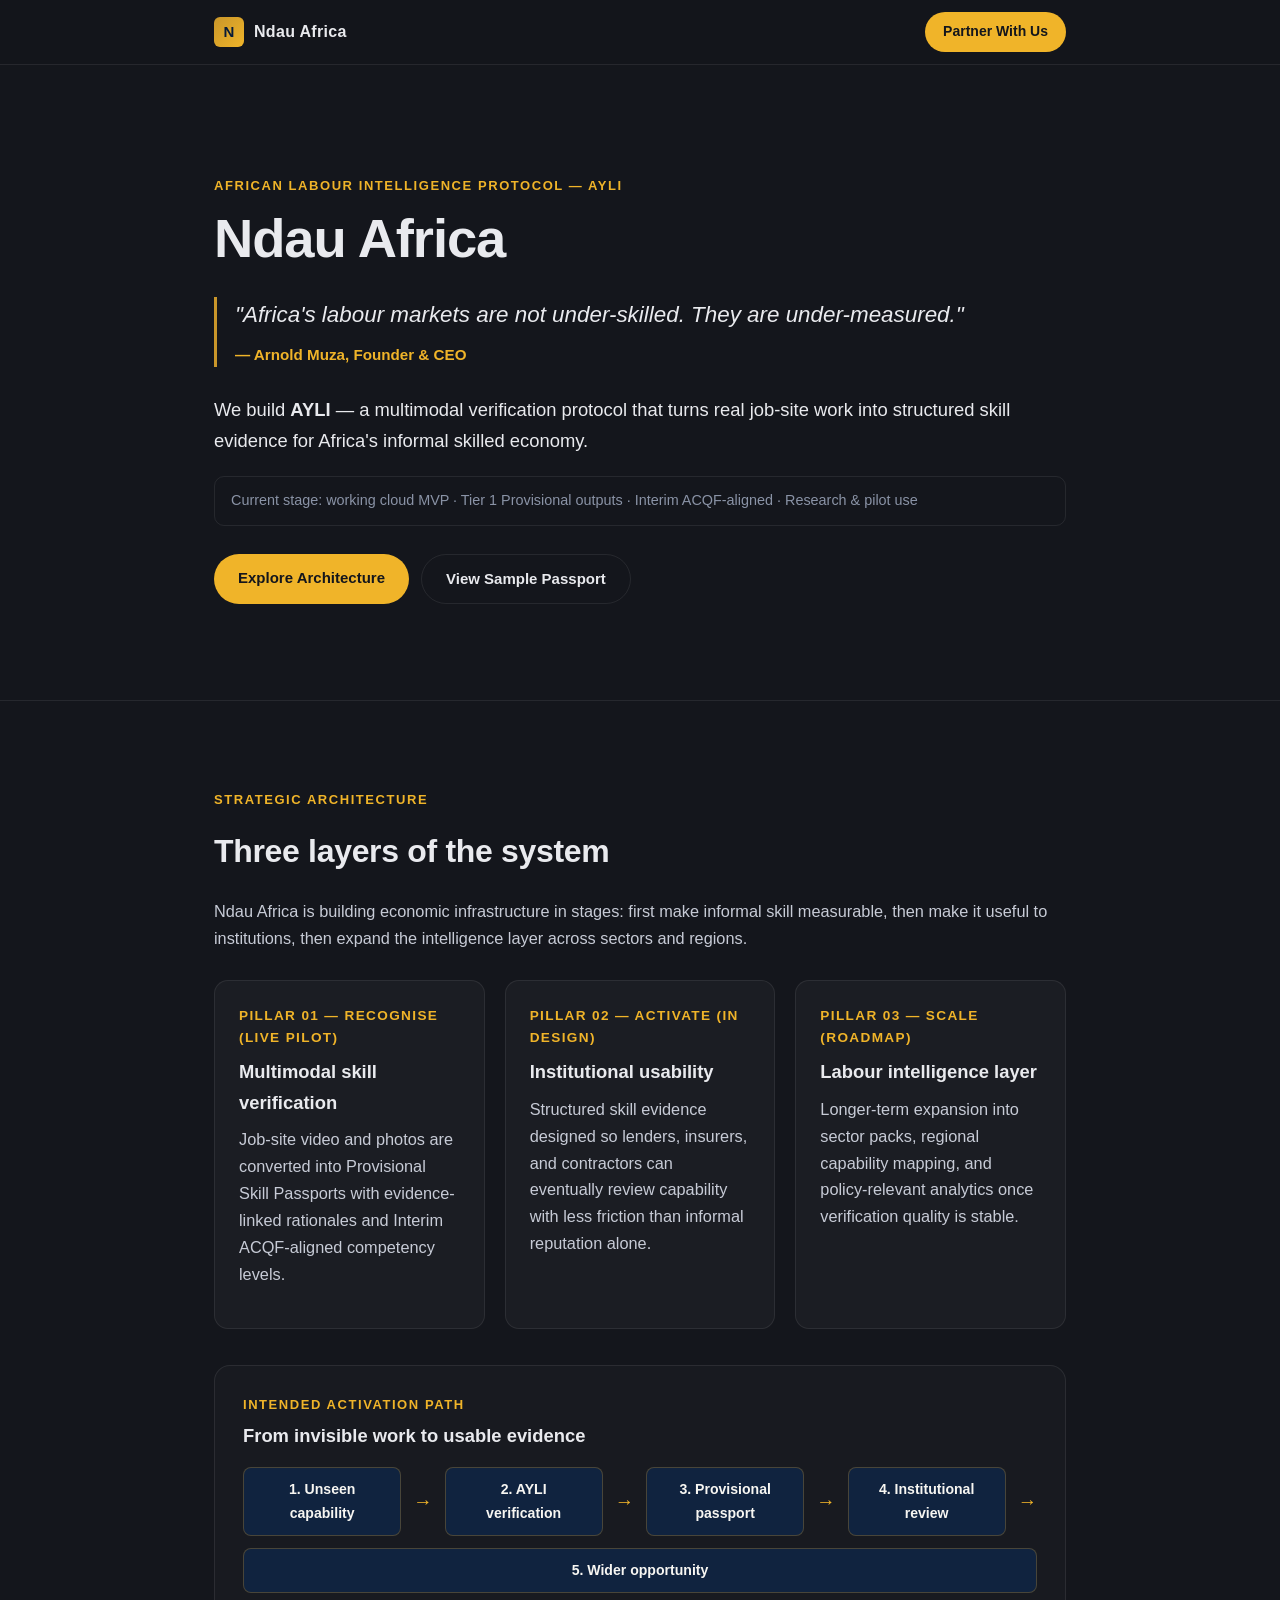
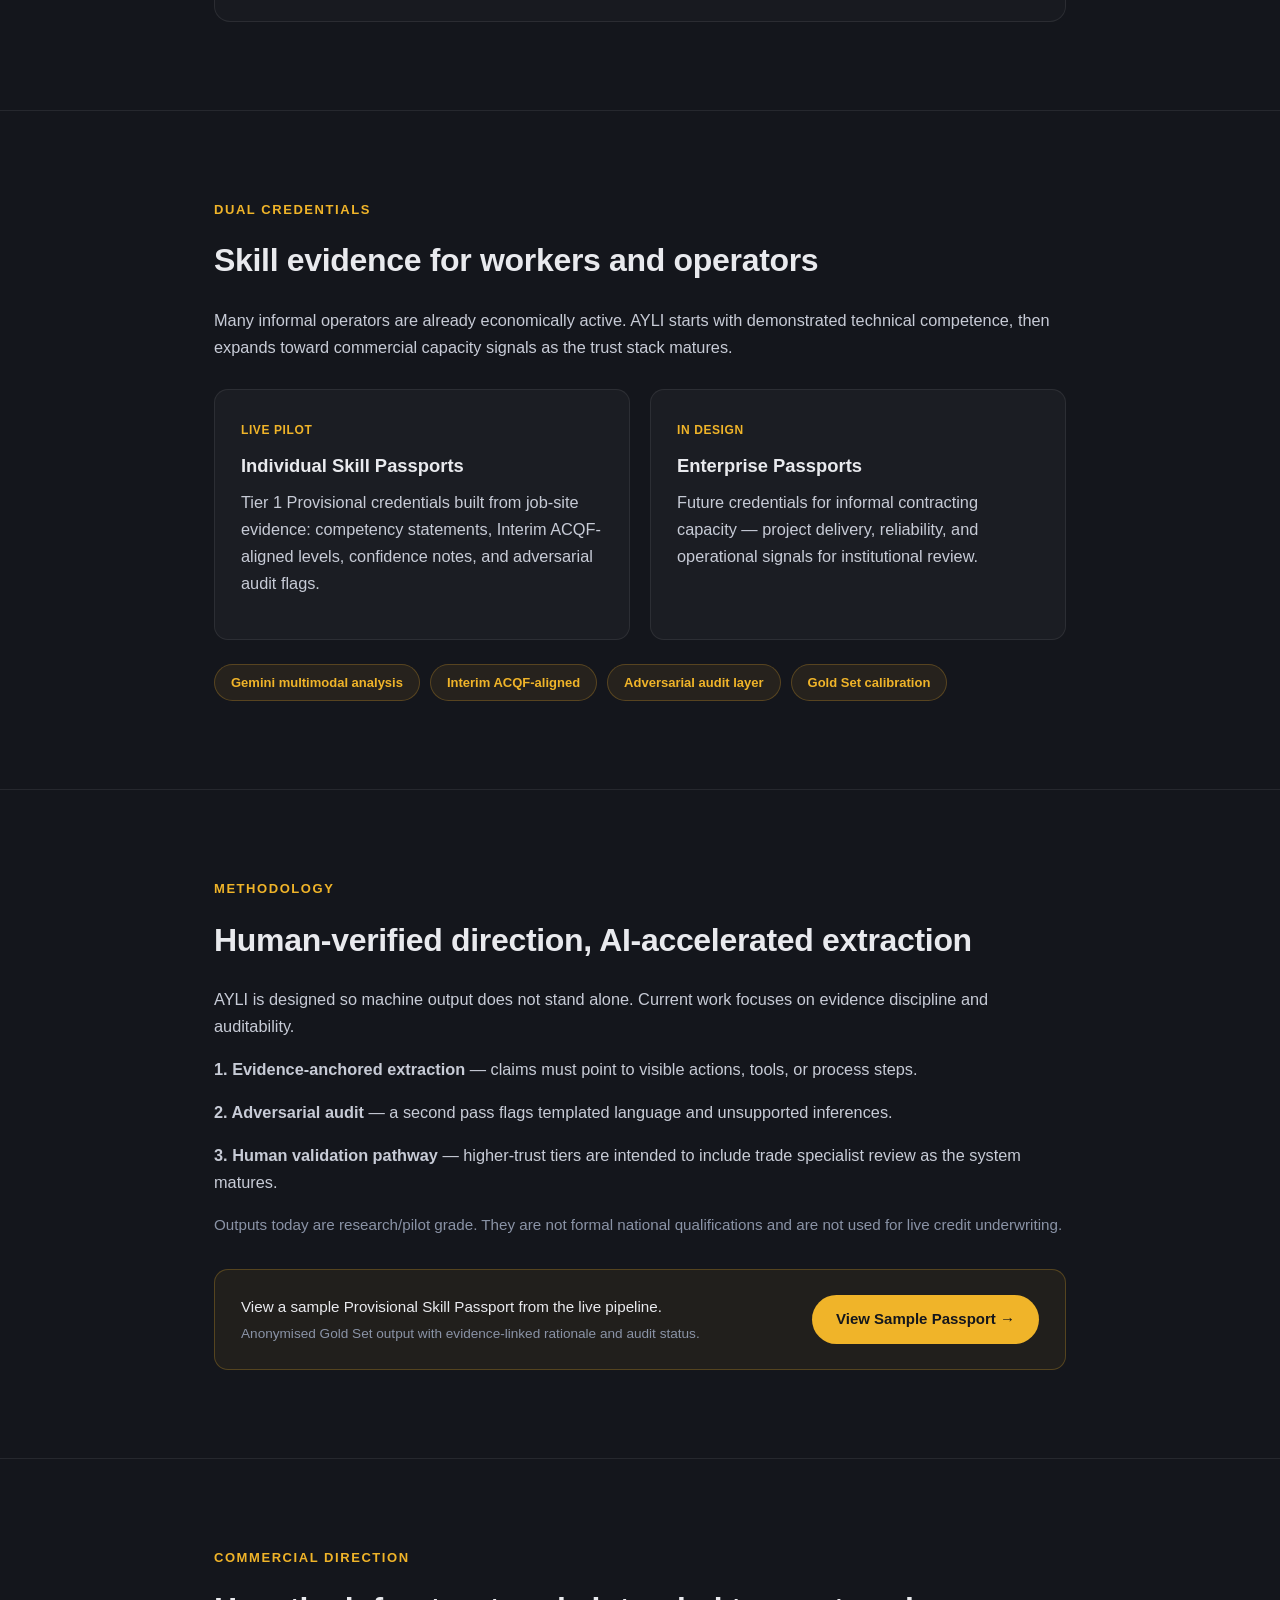
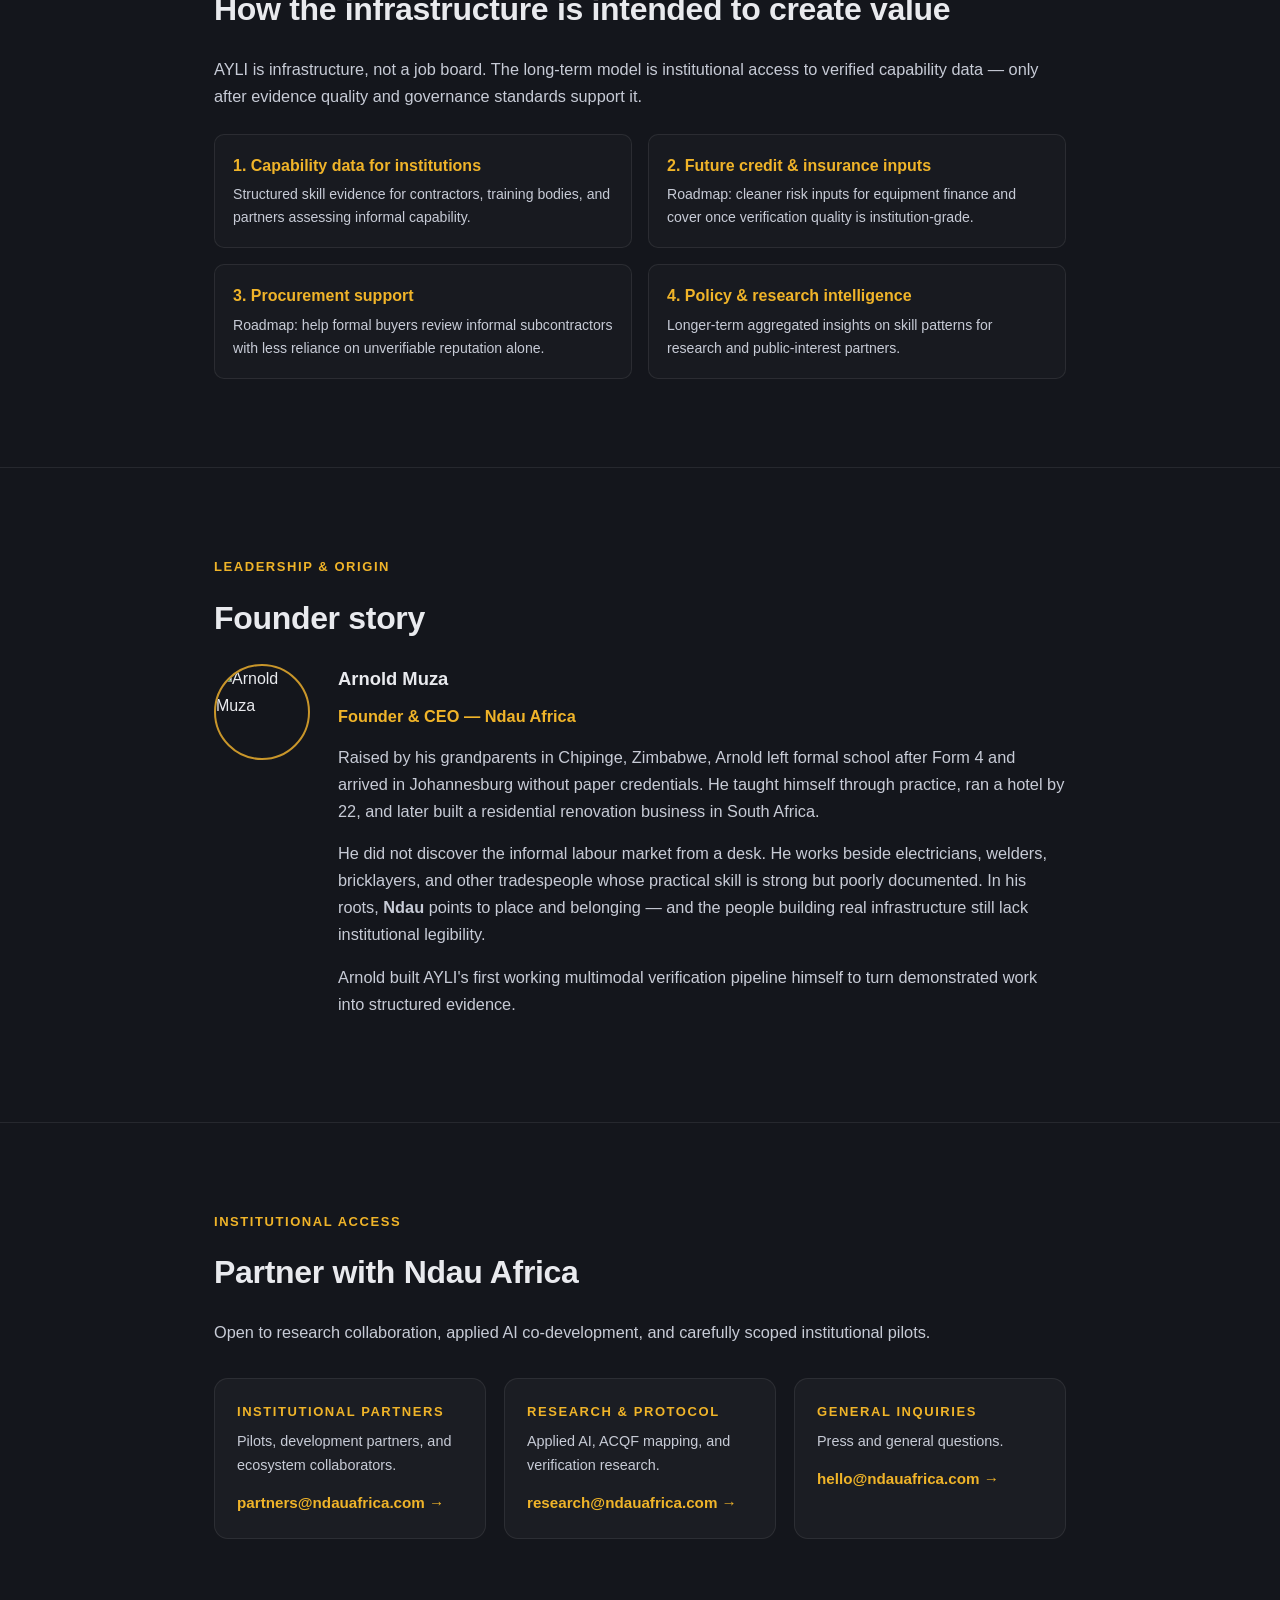
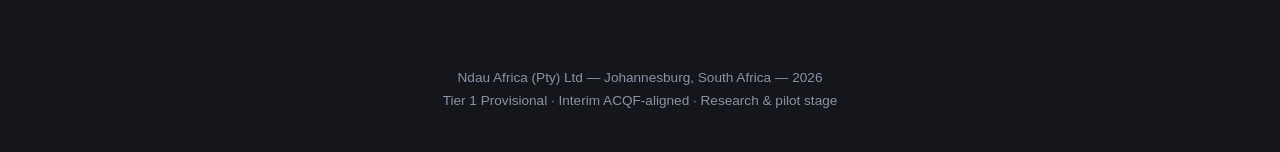
==== index.html @ 6e2b3b83 "Update index.html" ====
<!DOCTYPE html>
<html lang="en">
<head>
<meta charset="UTF-8">
<meta name="viewport" content="width=device-width, initial-scale=1.0">
<title>Ndau Africa — African Labour Intelligence (AYLI)</title>
<meta property="og:title" content="Ndau Africa — African Labour Intelligence Protocol">
<meta property="og:description" content="Mapping demonstrated skills in Africa's informal economy using multimodal AI and Interim ACQF-aligned verification.">
<meta property="og:url" content="https://ndauafrica.com/">
<meta property="og:type" content="website">
<style>
  :root {
    --navy: #0D2B55;
    --navy-deep: #081B38;
    --gold: #C9962A;
    --gold-bright: #F0B429;
    --ink: #14161C;
    --paper: #F7F6F2;
    --muted: #8A93A6;
    --line: rgba(255,255,255,0.08);
  }
  * { box-sizing: border-box; margin: 0; padding: 0; }
  body {
    background: var(--ink);
    color: #E9EAEE;
    font-family: -apple-system, BlinkMacSystemFont, 'Segoe UI', Helvetica, Arial, sans-serif;
    line-height: 1.65;
  }
  .wrap { max-width: 900px; margin: 0 auto; padding: 0 24px; }
  header {
    position: sticky; top: 0; z-index: 50;
    background: rgba(20,22,28,0.92);
    backdrop-filter: blur(8px);
    border-bottom: 1px solid var(--line);
  }
  header .wrap { display: flex; align-items: center; justify-content: space-between; height: 64px; }
  .logo { display: flex; align-items: center; gap: 10px; font-weight: 700; letter-spacing: 0.02em; }
  .logo .mark {
    width: 30px; height: 30px; border-radius: 6px;
    background: linear-gradient(135deg, var(--gold), var(--gold-bright));
    display: flex; align-items: center; justify-content: center;
    color: var(--navy-deep); font-weight: 900; font-size: 15px;
  }
  header a.cta {
    color: var(--ink); background: var(--gold-bright);
    padding: 8px 18px; border-radius: 999px; font-weight: 600; font-size: 14px;
    text-decoration: none;
  }
  section { padding: 88px 0; border-bottom: 1px solid var(--line); }
  section:last-of-type { border-bottom: none; }
  .eyebrow {
    color: var(--gold-bright); font-size: 13px; font-weight: 700;
    letter-spacing: 0.12em; text-transform: uppercase; margin-bottom: 14px;
  }
  h1 {
    font-size: clamp(2.2rem, 5vw, 3.4rem);
    font-weight: 800; line-height: 1.08; letter-spacing: -0.02em;
    margin-bottom: 22px;
  }
  h2 {
    font-size: clamp(1.5rem, 3vw, 2rem);
    font-weight: 700; letter-spacing: -0.01em; margin-bottom: 20px;
  }
  h3 { font-size: 1.15rem; font-weight: 700; margin-bottom: 8px; }
  p { color: #C7CBD6; margin-bottom: 16px; font-size: 1.02rem; }
  .quote {
    font-size: clamp(1.1rem, 2.4vw, 1.4rem);
    font-style: italic; color: #E9EAEE; font-weight: 500;
    border-left: 3px solid var(--gold); padding-left: 18px; margin: 28px 0;
  }
  .hero { padding-top: 110px; padding-bottom: 96px; }
  .hero-ctas { display: flex; gap: 12px; margin-top: 28px; flex-wrap: wrap; }
  .btn {
    display: inline-block; padding: 12px 24px; border-radius: 999px;
    font-weight: 600; font-size: 15px; text-decoration: none; transition: opacity 0.2s;
  }
  .btn:hover { opacity: 0.85; }
  .btn-primary { background: var(--gold-bright); color: var(--ink); }
  .btn-secondary { background: transparent; color: #E9EAEE; border: 1px solid var(--line); }
  .status-line {
    margin-top: 20px; font-size: 0.9rem; color: var(--muted);
    border: 1px solid var(--line); border-radius: 10px; padding: 12px 16px;
  }
  .flywheel-box {
    background: rgba(255,255,255,0.02);
    border: 1px solid var(--line);
    border-radius: 16px;
    padding: 28px;
    margin-top: 36px;
  }
  .flywheel-steps {
    display: flex;
    flex-wrap: wrap;
    align-items: center;
    justify-content: space-between;
    gap: 12px;
    margin-top: 16px;
  }
  .flywheel-step {
    background: rgba(13, 43, 85, 0.6);
    border: 1px solid rgba(201, 150, 42, 0.3);
    padding: 10px 16px;
    border-radius: 8px;
    font-size: 0.88rem;
    font-weight: 600;
    color: var(--paper);
    text-align: center;
    flex: 1;
    min-width: 140px;
  }
  .flywheel-arrow { color: var(--gold-bright); font-weight: 800; font-size: 1.2rem; }
  .pillars-grid {
    display: grid;
    grid-template-columns: repeat(3, 1fr);
    gap: 20px;
    margin-top: 28px;
  }
  @media (max-width: 768px) { .pillars-grid { grid-template-columns: 1fr; } }
  .pillar-card {
    background: rgba(255,255,255,0.03);
    border: 1px solid var(--line);
    border-radius: 14px;
    padding: 24px;
  }
  .pillar-card .pillar-num {
    color: var(--gold-bright);
    font-size: 0.85rem;
    font-weight: 800;
    text-transform: uppercase;
    letter-spacing: 0.1em;
    margin-bottom: 8px;
  }
  .card-grid {
    display: grid; grid-template-columns: 1fr 1fr; gap: 20px; margin-top: 28px;
  }
  @media (max-width: 640px) { .card-grid { grid-template-columns: 1fr; } }
  .card {
    background: rgba(255,255,255,0.03);
    border: 1px solid var(--line); border-radius: 14px; padding: 26px;
  }
  .card .tag {
    display: inline-block; font-size: 12px; font-weight: 700; letter-spacing: 0.05em;
    color: var(--gold-bright); text-transform: uppercase; margin-bottom: 10px;
  }
  .pill-row { display: flex; flex-wrap: wrap; gap: 10px; margin-top: 24px; }
  .pill {
    background: rgba(201,150,42,0.1); border: 1px solid rgba(201,150,42,0.3);
    color: var(--gold-bright); padding: 7px 16px; border-radius: 999px;
    font-size: 13px; font-weight: 600;
  }
  .evidence-box {
    margin-top: 32px; background: rgba(240,180,41,0.06);
    border: 1px solid rgba(240,180,41,0.25); border-radius: 14px;
    padding: 24px 26px; display: flex; align-items: center; justify-content: space-between;
    flex-wrap: wrap; gap: 16px;
  }
  .evidence-box p { margin: 0; font-size: 0.95rem; color: #E9EAEE; }
  .evidence-box .sub { color: var(--muted); font-size: 0.85rem; margin-top: 4px; }
  .founder-block { display: flex; gap: 28px; align-items: flex-start; flex-wrap: wrap; }
  .founder-photo {
    width: 96px; height: 96px; border-radius: 50%; object-fit: cover;
    border: 2px solid var(--gold); flex-shrink: 0;
  }
  .founder-text { flex: 1; min-width: 280px; }
  .revenue-grid { display: grid; grid-template-columns: 1fr 1fr; gap: 16px; margin-top: 24px; }
  @media (max-width: 640px) { .revenue-grid { grid-template-columns: 1fr; } }
  .revenue-item {
    background: rgba(255,255,255,0.02); border: 1px solid var(--line);
    padding: 18px; border-radius: 10px;
  }
  .revenue-item strong { color: var(--gold-bright); display: block; margin-bottom: 4px; }
  .contact-grid { display: grid; grid-template-columns: repeat(3, 1fr); gap: 18px; margin-top: 32px; }
  @media (max-width: 720px) { .contact-grid { grid-template-columns: 1fr; } }
  .contact-card {
    background: rgba(255,255,255,0.03); border: 1px solid var(--line);
    border-radius: 14px; padding: 22px; text-align: left;
  }
  .contact-card .eyebrow { margin-bottom: 8px; }
  .contact-card a { color: var(--gold-bright); text-decoration: none; font-weight: 600; font-size: 0.95rem; }
  footer { padding: 40px 0; text-align: center; color: var(--muted); font-size: 0.85rem; }
</style>
</head>
<body>

<header>
  <div class="wrap">
    <div class="logo">
      <div class="mark">N</div>
      Ndau Africa
    </div>
    <a class="cta" href="mailto:partners@ndauafrica.com">Partner With Us</a>
  </div>
</header>

<section class="hero">
  <div class="wrap">
    <div class="eyebrow">African Labour Intelligence Protocol — AYLI</div>
    <h1>Ndau Africa</h1>

    <div class="quote">
      "Africa's labour markets are not under-skilled. They are under-measured."
      <span style="display:block; font-style:normal; font-size:0.95rem; font-weight:600; color:var(--gold-bright); margin-top:8px;">
        — Arnold Muza, Founder &amp; CEO
      </span>
    </div>

    <p style="font-size:1.15rem; color:#E9EAEE;">
      We build <strong>AYLI</strong> — a multimodal verification protocol that turns real job-site work into structured skill evidence for Africa's informal skilled economy.
    </p>

    <div class="status-line">
      Current stage: working cloud MVP · Tier 1 Provisional outputs · Interim ACQF-aligned · Research &amp; pilot use
    </div>

    <div class="hero-ctas">
      <a class="btn btn-primary" href="#pillars">Explore Architecture</a>
      <a class="btn btn-secondary" href="sample-passport.html">View Sample Passport</a>
    </div>
  </div>
</section>

<section id="pillars">
  <div class="wrap">
    <div class="eyebrow">Strategic Architecture</div>
    <h2>Three layers of the system</h2>
    <p>Ndau Africa is building economic infrastructure in stages: first make informal skill measurable, then make it useful to institutions, then expand the intelligence layer across sectors and regions.</p>

    <div class="pillars-grid">
      <div class="pillar-card">
        <div class="pillar-num">Pillar 01 — Recognise (live pilot)</div>
        <h3>Multimodal skill verification</h3>
        <p>Job-site video and photos are converted into Provisional Skill Passports with evidence-linked rationales and Interim ACQF-aligned competency levels.</p>
      </div>
      <div class="pillar-card">
        <div class="pillar-num">Pillar 02 — Activate (in design)</div>
        <h3>Institutional usability</h3>
        <p>Structured skill evidence designed so lenders, insurers, and contractors can eventually review capability with less friction than informal reputation alone.</p>
      </div>
      <div class="pillar-card">
        <div class="pillar-num">Pillar 03 — Scale (roadmap)</div>
        <h3>Labour intelligence layer</h3>
        <p>Longer-term expansion into sector packs, regional capability mapping, and policy-relevant analytics once verification quality is stable.</p>
      </div>
    </div>

    <div class="flywheel-box">
      <div class="eyebrow" style="margin-bottom:6px;">Intended activation path</div>
      <h3 style="margin-bottom:12px;">From invisible work to usable evidence</h3>
      <div class="flywheel-steps">
        <div class="flywheel-step">1. Unseen capability</div>
        <div class="flywheel-arrow">→</div>
        <div class="flywheel-step">2. AYLI verification</div>
        <div class="flywheel-arrow">→</div>
        <div class="flywheel-step">3. Provisional passport</div>
        <div class="flywheel-arrow">→</div>
        <div class="flywheel-step">4. Institutional review</div>
        <div class="flywheel-arrow">→</div>
        <div class="flywheel-step">5. Wider opportunity</div>
      </div>
    </div>
  </div>
</section>

<section>
  <div class="wrap">
    <div class="eyebrow">Dual credentials</div>
    <h2>Skill evidence for workers and operators</h2>
    <p>Many informal operators are already economically active. AYLI starts with demonstrated technical competence, then expands toward commercial capacity signals as the trust stack matures.</p>

    <div class="card-grid">
      <div class="card">
        <div class="tag">Live pilot</div>
        <h3>Individual Skill Passports</h3>
        <p>Tier 1 Provisional credentials built from job-site evidence: competency statements, Interim ACQF-aligned levels, confidence notes, and adversarial audit flags.</p>
      </div>
      <div class="card">
        <div class="tag">In design</div>
        <h3>Enterprise Passports</h3>
        <p>Future credentials for informal contracting capacity — project delivery, reliability, and operational signals for institutional review.</p>
      </div>
    </div>

    <div class="pill-row">
      <div class="pill">Gemini multimodal analysis</div>
      <div class="pill">Interim ACQF-aligned</div>
      <div class="pill">Adversarial audit layer</div>
      <div class="pill">Gold Set calibration</div>
    </div>
  </div>
</section>

<section>
  <div class="wrap">
    <div class="eyebrow">Methodology</div>
    <h2>Human-verified direction, AI-accelerated extraction</h2>
    <p>AYLI is designed so machine output does not stand alone. Current work focuses on evidence discipline and auditability.</p>
    <p><strong>1. Evidence-anchored extraction</strong> — claims must point to visible actions, tools, or process steps.</p>
    <p><strong>2. Adversarial audit</strong> — a second pass flags templated language and unsupported inferences.</p>
    <p><strong>3. Human validation pathway</strong> — higher-trust tiers are intended to include trade specialist review as the system matures.</p>
    <p style="color:var(--muted); font-size:0.95rem;">Outputs today are research/pilot grade. They are not formal national qualifications and are not used for live credit underwriting.</p>

    <div class="evidence-box" id="evidence">
      <div>
        <p>View a sample Provisional Skill Passport from the live pipeline.</p>
        <div class="sub">Anonymised Gold Set output with evidence-linked rationale and audit status.</div>
      </div>
      <a class="btn btn-primary" href="sample-passport.html">View Sample Passport →</a>
    </div>
  </div>
</section>

<section>
  <div class="wrap">
    <div class="eyebrow">Commercial direction</div>
    <h2>How the infrastructure is intended to create value</h2>
    <p>AYLI is infrastructure, not a job board. The long-term model is institutional access to verified capability data — only after evidence quality and governance standards support it.</p>

    <div class="revenue-grid">
      <div class="revenue-item">
        <strong>1. Capability data for institutions</strong>
        <p style="font-size:0.88rem; margin:0;">Structured skill evidence for contractors, training bodies, and partners assessing informal capability.</p>
      </div>
      <div class="revenue-item">
        <strong>2. Future credit &amp; insurance inputs</strong>
        <p style="font-size:0.88rem; margin:0;">Roadmap: cleaner risk inputs for equipment finance and cover once verification quality is institution-grade.</p>
      </div>
      <div class="revenue-item">
        <strong>3. Procurement support</strong>
        <p style="font-size:0.88rem; margin:0;">Roadmap: help formal buyers review informal subcontractors with less reliance on unverifiable reputation alone.</p>
      </div>
      <div class="revenue-item">
        <strong>4. Policy &amp; research intelligence</strong>
        <p style="font-size:0.88rem; margin:0;">Longer-term aggregated insights on skill patterns for research and public-interest partners.</p>
      </div>
    </div>
  </div>
</section>

<section>
  <div class="wrap">
    <div class="eyebrow">Leadership &amp; origin</div>
    <h2>Founder story</h2>
    <div class="founder-block">
      <img class="founder-photo" src="https://github.com/user-attachments/assets/e1bdfd42-32af-429d-9deb-14f3310f8196" alt="Arnold Muza">
      <div class="founder-text">
        <h3>Arnold Muza</h3>
        <p style="color:var(--gold-bright); font-weight:600; margin-bottom:14px;">Founder &amp; CEO — Ndau Africa</p>
        <p>Raised by his grandparents in Chipinge, Zimbabwe, Arnold left formal school after Form 4 and arrived in Johannesburg without paper credentials. He taught himself through practice, ran a hotel by 22, and later built a residential renovation business in South Africa.</p>
        <p>He did not discover the informal labour market from a desk. He works beside electricians, welders, bricklayers, and other tradespeople whose practical skill is strong but poorly documented. In his roots, <strong>Ndau</strong> points to place and belonging — and the people building real infrastructure still lack institutional legibility.</p>
        <p>Arnold built AYLI's first working multimodal verification pipeline himself to turn demonstrated work into structured evidence.</p>
      </div>
    </div>
  </div>
</section>

<section>
  <div class="wrap">
    <div class="eyebrow">Institutional access</div>
    <h2>Partner with Ndau Africa</h2>
    <p>Open to research collaboration, applied AI co-development, and carefully scoped institutional pilots.</p>
    <div class="contact-grid">
      <div class="contact-card">
        <div class="eyebrow">Institutional partners</div>
        <p style="font-size:0.9rem; margin-bottom:12px;">Pilots, development partners, and ecosystem collaborators.</p>
        <a href="mailto:partners@ndauafrica.com">partners@ndauafrica.com →</a>
      </div>
      <div class="contact-card">
        <div class="eyebrow">Research &amp; protocol</div>
        <p style="font-size:0.9rem; margin-bottom:12px;">Applied AI, ACQF mapping, and verification research.</p>
        <a href="mailto:research@ndauafrica.com">research@ndauafrica.com →</a>
      </div>
      <div class="contact-card">
        <div class="eyebrow">General inquiries</div>
        <p style="font-size:0.9rem; margin-bottom:12px;">Press and general questions.</p>
        <a href="mailto:hello@ndauafrica.com">hello@ndauafrica.com →</a>
      </div>
    </div>
  </div>
</section>

<footer>
  Ndau Africa (Pty) Ltd — Johannesburg, South Africa — 2026<br>
  Tier 1 Provisional · Interim ACQF-aligned · Research &amp; pilot stage
</footer>

</body>
</html>
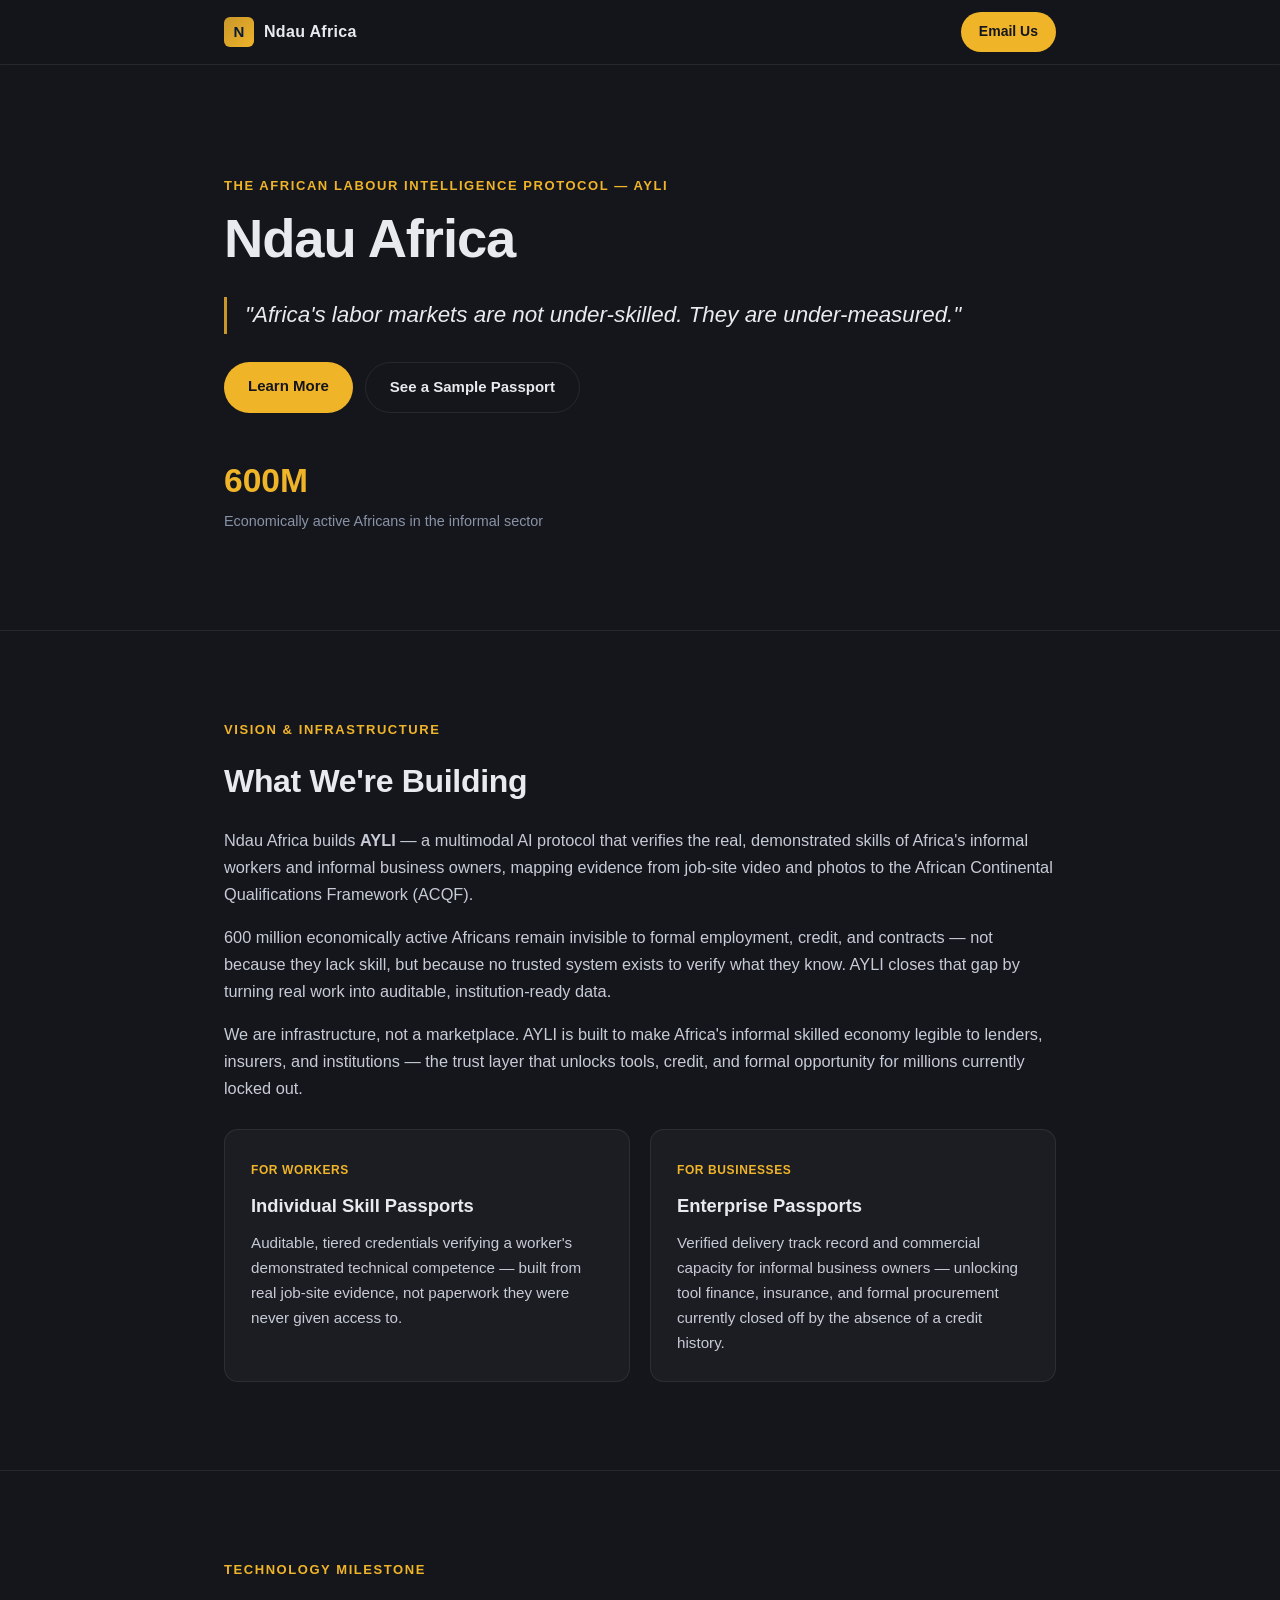
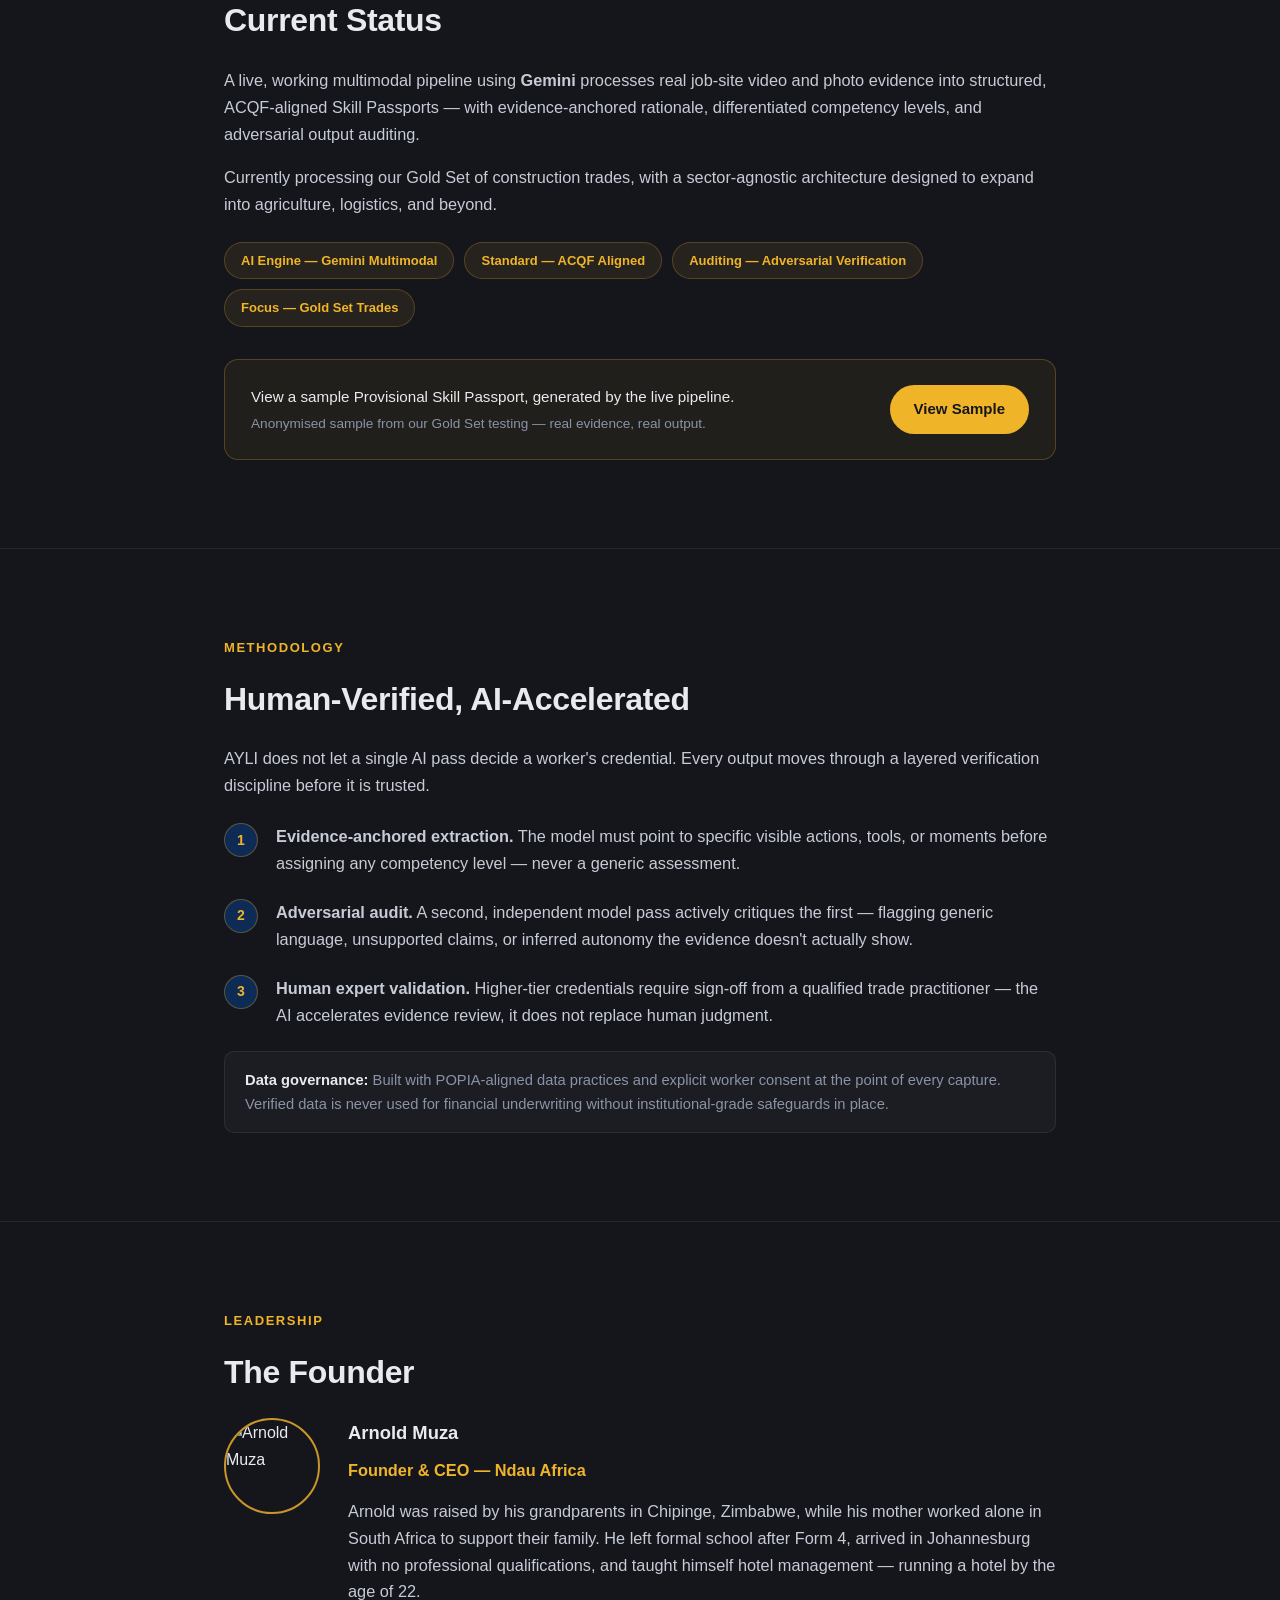
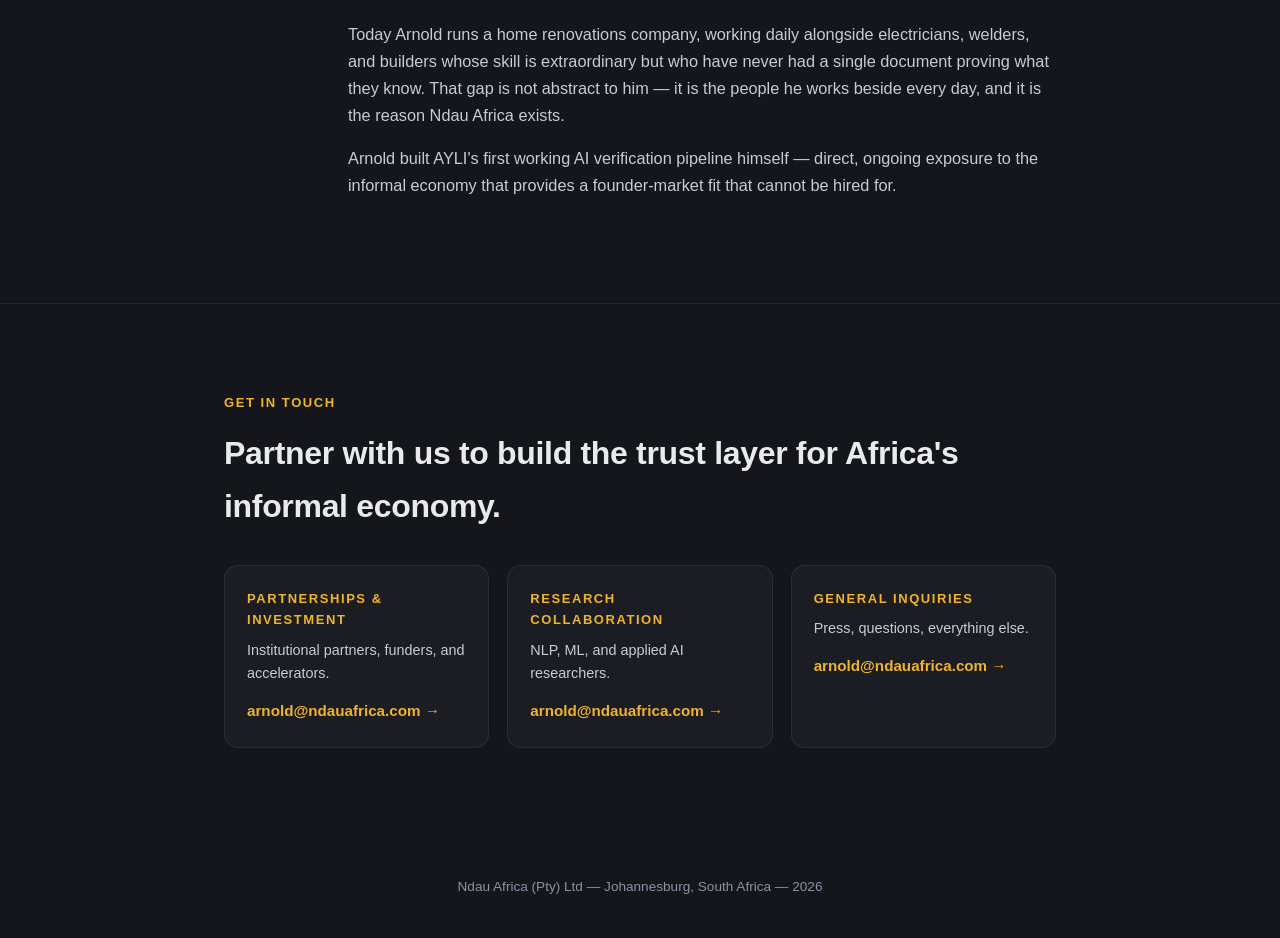
==== commit 226d5ecb: "Update index.html" ====
--- a/index.html
+++ b/index.html
@@ -3,11 +3,14 @@
 <head>
 <meta charset="UTF-8">
 <meta name="viewport" content="width=device-width, initial-scale=1.0">
-<title>Ndau Africa — African Labour Intelligence (AYLI)</title>
-<meta property="og:title" content="Ndau Africa — African Labour Intelligence Protocol">
-<meta property="og:description" content="Mapping demonstrated skills in Africa's informal economy using multimodal AI and Interim ACQF-aligned verification.">
+<title>Ndau Africa — The African Labour Intelligence Protocol (AYLI)</title>
+
+<meta property="og:title" content="Ndau Africa — The African Labour Intelligence Protocol">
+<meta property="og:description" content="Verifying the real, demonstrated skills of Africa's informal workforce using Gemini multimodal AI mapped to the ACQF framework.">
 <meta property="og:url" content="https://ndauafrica.com/">
 <meta property="og:type" content="website">
+<meta property="og:image" content="https://github.com/user-attachments/assets/e1bdfd42-32af-429d-9deb-14f3310f8196">
+
 <style>
   :root {
     --navy: #0D2B55;
@@ -26,10 +29,11 @@
     font-family: -apple-system, BlinkMacSystemFont, 'Segoe UI', Helvetica, Arial, sans-serif;
     line-height: 1.65;
   }
-  .wrap { max-width: 900px; margin: 0 auto; padding: 0 24px; }
+  .wrap { max-width: 880px; margin: 0 auto; padding: 0 24px; }
+
   header {
     position: sticky; top: 0; z-index: 50;
-    background: rgba(20,22,28,0.92);
+    background: rgba(20,22,28,0.9);
     backdrop-filter: blur(8px);
     border-bottom: 1px solid var(--line);
   }
@@ -46,8 +50,10 @@
     padding: 8px 18px; border-radius: 999px; font-weight: 600; font-size: 14px;
     text-decoration: none;
   }
+
   section { padding: 88px 0; border-bottom: 1px solid var(--line); }
   section:last-of-type { border-bottom: none; }
+
   .eyebrow {
     color: var(--gold-bright); font-size: 13px; font-weight: 700;
     letter-spacing: 0.12em; text-transform: uppercase; margin-bottom: 14px;
@@ -68,6 +74,7 @@
     font-style: italic; color: #E9EAEE; font-weight: 500;
     border-left: 3px solid var(--gold); padding-left: 18px; margin: 28px 0;
   }
+
   .hero { padding-top: 110px; padding-bottom: 96px; }
   .hero-ctas { display: flex; gap: 12px; margin-top: 28px; flex-wrap: wrap; }
   .btn {
@@ -77,59 +84,13 @@
   .btn:hover { opacity: 0.85; }
   .btn-primary { background: var(--gold-bright); color: var(--ink); }
   .btn-secondary { background: transparent; color: #E9EAEE; border: 1px solid var(--line); }
-  .status-line {
-    margin-top: 20px; font-size: 0.9rem; color: var(--muted);
-    border: 1px solid var(--line); border-radius: 10px; padding: 12px 16px;
-  }
-  .flywheel-box {
-    background: rgba(255,255,255,0.02);
-    border: 1px solid var(--line);
-    border-radius: 16px;
-    padding: 28px;
-    margin-top: 36px;
-  }
-  .flywheel-steps {
-    display: flex;
-    flex-wrap: wrap;
-    align-items: center;
-    justify-content: space-between;
-    gap: 12px;
-    margin-top: 16px;
-  }
-  .flywheel-step {
-    background: rgba(13, 43, 85, 0.6);
-    border: 1px solid rgba(201, 150, 42, 0.3);
-    padding: 10px 16px;
-    border-radius: 8px;
-    font-size: 0.88rem;
-    font-weight: 600;
-    color: var(--paper);
-    text-align: center;
-    flex: 1;
-    min-width: 140px;
-  }
-  .flywheel-arrow { color: var(--gold-bright); font-weight: 800; font-size: 1.2rem; }
-  .pillars-grid {
-    display: grid;
-    grid-template-columns: repeat(3, 1fr);
-    gap: 20px;
-    margin-top: 28px;
-  }
-  @media (max-width: 768px) { .pillars-grid { grid-template-columns: 1fr; } }
-  .pillar-card {
-    background: rgba(255,255,255,0.03);
-    border: 1px solid var(--line);
-    border-radius: 14px;
-    padding: 24px;
-  }
-  .pillar-card .pillar-num {
-    color: var(--gold-bright);
-    font-size: 0.85rem;
-    font-weight: 800;
-    text-transform: uppercase;
-    letter-spacing: 0.1em;
-    margin-bottom: 8px;
-  }
+
+  .stat-strip {
+    display: flex; gap: 40px; margin-top: 40px; flex-wrap: wrap;
+  }
+  .stat-num { font-size: 2.1rem; font-weight: 800; color: var(--gold-bright); }
+  .stat-label { color: var(--muted); font-size: 0.9rem; margin-top: 2px; }
+
   .card-grid {
     display: grid; grid-template-columns: 1fr 1fr; gap: 20px; margin-top: 28px;
   }
@@ -142,12 +103,15 @@
     display: inline-block; font-size: 12px; font-weight: 700; letter-spacing: 0.05em;
     color: var(--gold-bright); text-transform: uppercase; margin-bottom: 10px;
   }
+  .card p { font-size: 0.95rem; margin-bottom: 0; }
+
   .pill-row { display: flex; flex-wrap: wrap; gap: 10px; margin-top: 24px; }
   .pill {
     background: rgba(201,150,42,0.1); border: 1px solid rgba(201,150,42,0.3);
     color: var(--gold-bright); padding: 7px 16px; border-radius: 999px;
     font-size: 13px; font-weight: 600;
   }
+
   .evidence-box {
     margin-top: 32px; background: rgba(240,180,41,0.06);
     border: 1px solid rgba(240,180,41,0.25); border-radius: 14px;
@@ -156,19 +120,33 @@
   }
   .evidence-box p { margin: 0; font-size: 0.95rem; color: #E9EAEE; }
   .evidence-box .sub { color: var(--muted); font-size: 0.85rem; margin-top: 4px; }
+
   .founder-block { display: flex; gap: 28px; align-items: flex-start; flex-wrap: wrap; }
   .founder-photo {
     width: 96px; height: 96px; border-radius: 50%; object-fit: cover;
     border: 2px solid var(--gold); flex-shrink: 0;
   }
   .founder-text { flex: 1; min-width: 280px; }
-  .revenue-grid { display: grid; grid-template-columns: 1fr 1fr; gap: 16px; margin-top: 24px; }
-  @media (max-width: 640px) { .revenue-grid { grid-template-columns: 1fr; } }
-  .revenue-item {
-    background: rgba(255,255,255,0.02); border: 1px solid var(--line);
-    padding: 18px; border-radius: 10px;
-  }
-  .revenue-item strong { color: var(--gold-bright); display: block; margin-bottom: 4px; }
+
+  .method-steps { counter-reset: step; margin-top: 24px; }
+  .method-step {
+    display: flex; gap: 18px; margin-bottom: 22px; align-items: flex-start;
+  }
+  .method-num {
+    flex-shrink: 0; width: 34px; height: 34px; border-radius: 50%;
+    background: var(--navy); border: 1px solid rgba(201,150,42,0.4);
+    color: var(--gold-bright); font-weight: 700; font-size: 14px;
+    display: flex; align-items: center; justify-content: center;
+  }
+  .method-step p { margin-bottom: 0; }
+
+  .governance-line {
+    margin-top: 20px; padding: 16px 20px; border-radius: 10px;
+    background: rgba(255,255,255,0.03); border: 1px solid var(--line);
+    font-size: 0.92rem; color: var(--muted);
+  }
+  .governance-line strong { color: #E9EAEE; }
+
   .contact-grid { display: grid; grid-template-columns: repeat(3, 1fr); gap: 18px; margin-top: 32px; }
   @media (max-width: 720px) { .contact-grid { grid-template-columns: 1fr; } }
   .contact-card {
@@ -177,6 +155,7 @@
   }
   .contact-card .eyebrow { margin-bottom: 8px; }
   .contact-card a { color: var(--gold-bright); text-decoration: none; font-weight: 600; font-size: 0.95rem; }
+
   footer { padding: 40px 0; text-align: center; color: var(--muted); font-size: 0.85rem; }
 </style>
 </head>
@@ -188,166 +167,111 @@
       <div class="mark">N</div>
       Ndau Africa
     </div>
-    <a class="cta" href="mailto:partners@ndauafrica.com">Partner With Us</a>
+    <a class="cta" href="mailto:arnold@ndauafrica.com">Email Us</a>
   </div>
 </header>
 
 <section class="hero">
   <div class="wrap">
-    <div class="eyebrow">African Labour Intelligence Protocol — AYLI</div>
+    <div class="eyebrow">The African Labour Intelligence Protocol — AYLI</div>
     <h1>Ndau Africa</h1>
-
-    <div class="quote">
-      "Africa's labour markets are not under-skilled. They are under-measured."
-      <span style="display:block; font-style:normal; font-size:0.95rem; font-weight:600; color:var(--gold-bright); margin-top:8px;">
-        — Arnold Muza, Founder &amp; CEO
-      </span>
-    </div>
-
-    <p style="font-size:1.15rem; color:#E9EAEE;">
-      We build <strong>AYLI</strong> — a multimodal verification protocol that turns real job-site work into structured skill evidence for Africa's informal skilled economy.
-    </p>
-
-    <div class="status-line">
-      Current stage: working cloud MVP · Tier 1 Provisional outputs · Interim ACQF-aligned · Research &amp; pilot use
-    </div>
-
+    <p class="quote">"Africa's labor markets are not under-skilled. They are under-measured."</p>
     <div class="hero-ctas">
-      <a class="btn btn-primary" href="#pillars">Explore Architecture</a>
-      <a class="btn btn-secondary" href="sample-passport.html">View Sample Passport</a>
-    </div>
-  </div>
-</section>
-
-<section id="pillars">
-  <div class="wrap">
-    <div class="eyebrow">Strategic Architecture</div>
-    <h2>Three layers of the system</h2>
-    <p>Ndau Africa is building economic infrastructure in stages: first make informal skill measurable, then make it useful to institutions, then expand the intelligence layer across sectors and regions.</p>
-
-    <div class="pillars-grid">
-      <div class="pillar-card">
-        <div class="pillar-num">Pillar 01 — Recognise (live pilot)</div>
-        <h3>Multimodal skill verification</h3>
-        <p>Job-site video and photos are converted into Provisional Skill Passports with evidence-linked rationales and Interim ACQF-aligned competency levels.</p>
-      </div>
-      <div class="pillar-card">
-        <div class="pillar-num">Pillar 02 — Activate (in design)</div>
-        <h3>Institutional usability</h3>
-        <p>Structured skill evidence designed so lenders, insurers, and contractors can eventually review capability with less friction than informal reputation alone.</p>
-      </div>
-      <div class="pillar-card">
-        <div class="pillar-num">Pillar 03 — Scale (roadmap)</div>
-        <h3>Labour intelligence layer</h3>
-        <p>Longer-term expansion into sector packs, regional capability mapping, and policy-relevant analytics once verification quality is stable.</p>
-      </div>
-    </div>
-
-    <div class="flywheel-box">
-      <div class="eyebrow" style="margin-bottom:6px;">Intended activation path</div>
-      <h3 style="margin-bottom:12px;">From invisible work to usable evidence</h3>
-      <div class="flywheel-steps">
-        <div class="flywheel-step">1. Unseen capability</div>
-        <div class="flywheel-arrow">→</div>
-        <div class="flywheel-step">2. AYLI verification</div>
-        <div class="flywheel-arrow">→</div>
-        <div class="flywheel-step">3. Provisional passport</div>
-        <div class="flywheel-arrow">→</div>
-        <div class="flywheel-step">4. Institutional review</div>
-        <div class="flywheel-arrow">→</div>
-        <div class="flywheel-step">5. Wider opportunity</div>
-      </div>
-    </div>
-  </div>
-</section>
-
-<section>
-  <div class="wrap">
-    <div class="eyebrow">Dual credentials</div>
-    <h2>Skill evidence for workers and operators</h2>
-    <p>Many informal operators are already economically active. AYLI starts with demonstrated technical competence, then expands toward commercial capacity signals as the trust stack matures.</p>
+      <a class="btn btn-primary" href="#about">Learn More</a>
+      <a class="btn btn-secondary" href="sample-passport.html">See a Sample Passport</a>
+    </div>
+    <div class="stat-strip">
+      <div>
+        <div class="stat-num">600M</div>
+        <div class="stat-label">Economically active Africans in the informal sector</div>
+      </div>
+    </div>
+  </div>
+</section>
+
+<section id="about">
+  <div class="wrap">
+    <div class="eyebrow">Vision &amp; Infrastructure</div>
+    <h2>What We're Building</h2>
+    <p>Ndau Africa builds <strong>AYLI</strong> — a multimodal AI protocol that verifies the real, demonstrated skills of Africa's informal workers and informal business owners, mapping evidence from job-site video and photos to the African Continental Qualifications Framework (ACQF).</p>
+    <p>600 million economically active Africans remain invisible to formal employment, credit, and contracts — not because they lack skill, but because no trusted system exists to verify what they know. AYLI closes that gap by turning real work into auditable, institution-ready data.</p>
+    <p>We are infrastructure, not a marketplace. AYLI is built to make Africa's informal skilled economy legible to lenders, insurers, and institutions — the trust layer that unlocks tools, credit, and formal opportunity for millions currently locked out.</p>
 
     <div class="card-grid">
       <div class="card">
-        <div class="tag">Live pilot</div>
+        <div class="tag">For Workers</div>
         <h3>Individual Skill Passports</h3>
-        <p>Tier 1 Provisional credentials built from job-site evidence: competency statements, Interim ACQF-aligned levels, confidence notes, and adversarial audit flags.</p>
+        <p>Auditable, tiered credentials verifying a worker's demonstrated technical competence — built from real job-site evidence, not paperwork they were never given access to.</p>
       </div>
       <div class="card">
-        <div class="tag">In design</div>
+        <div class="tag">For Businesses</div>
         <h3>Enterprise Passports</h3>
-        <p>Future credentials for informal contracting capacity — project delivery, reliability, and operational signals for institutional review.</p>
-      </div>
-    </div>
-
+        <p>Verified delivery track record and commercial capacity for informal business owners — unlocking tool finance, insurance, and formal procurement currently closed off by the absence of a credit history.</p>
+      </div>
+    </div>
+  </div>
+</section>
+
+<section>
+  <div class="wrap">
+    <div class="eyebrow">Technology Milestone</div>
+    <h2>Current Status</h2>
+    <p>A live, working multimodal pipeline using <strong>Gemini</strong> processes real job-site video and photo evidence into structured, ACQF-aligned Skill Passports — with evidence-anchored rationale, differentiated competency levels, and adversarial output auditing.</p>
+    <p>Currently processing our Gold Set of construction trades, with a sector-agnostic architecture designed to expand into agriculture, logistics, and beyond.</p>
     <div class="pill-row">
-      <div class="pill">Gemini multimodal analysis</div>
-      <div class="pill">Interim ACQF-aligned</div>
-      <div class="pill">Adversarial audit layer</div>
-      <div class="pill">Gold Set calibration</div>
-    </div>
-  </div>
-</section>
-
-<section>
-  <div class="wrap">
-    <div class="eyebrow">Methodology</div>
-    <h2>Human-verified direction, AI-accelerated extraction</h2>
-    <p>AYLI is designed so machine output does not stand alone. Current work focuses on evidence discipline and auditability.</p>
-    <p><strong>1. Evidence-anchored extraction</strong> — claims must point to visible actions, tools, or process steps.</p>
-    <p><strong>2. Adversarial audit</strong> — a second pass flags templated language and unsupported inferences.</p>
-    <p><strong>3. Human validation pathway</strong> — higher-trust tiers are intended to include trade specialist review as the system matures.</p>
-    <p style="color:var(--muted); font-size:0.95rem;">Outputs today are research/pilot grade. They are not formal national qualifications and are not used for live credit underwriting.</p>
+      <div class="pill">AI Engine — Gemini Multimodal</div>
+      <div class="pill">Standard — ACQF Aligned</div>
+      <div class="pill">Auditing — Adversarial Verification</div>
+      <div class="pill">Focus — Gold Set Trades</div>
+    </div>
 
     <div class="evidence-box" id="evidence">
       <div>
-        <p>View a sample Provisional Skill Passport from the live pipeline.</p>
-        <div class="sub">Anonymised Gold Set output with evidence-linked rationale and audit status.</div>
-      </div>
-      <a class="btn btn-primary" href="sample-passport.html">View Sample Passport →</a>
+        <p>View a sample Provisional Skill Passport, generated by the live pipeline.</p>
+        <div class="sub">Anonymised sample from our Gold Set testing — real evidence, real output.</div>
+      </div>
+      <a class="btn btn-primary" href="sample-passport.html">View Sample</a>
     </div>
   </div>
 </section>
 
 <section>
   <div class="wrap">
-    <div class="eyebrow">Commercial direction</div>
-    <h2>How the infrastructure is intended to create value</h2>
-    <p>AYLI is infrastructure, not a job board. The long-term model is institutional access to verified capability data — only after evidence quality and governance standards support it.</p>
-
-    <div class="revenue-grid">
-      <div class="revenue-item">
-        <strong>1. Capability data for institutions</strong>
-        <p style="font-size:0.88rem; margin:0;">Structured skill evidence for contractors, training bodies, and partners assessing informal capability.</p>
-      </div>
-      <div class="revenue-item">
-        <strong>2. Future credit &amp; insurance inputs</strong>
-        <p style="font-size:0.88rem; margin:0;">Roadmap: cleaner risk inputs for equipment finance and cover once verification quality is institution-grade.</p>
-      </div>
-      <div class="revenue-item">
-        <strong>3. Procurement support</strong>
-        <p style="font-size:0.88rem; margin:0;">Roadmap: help formal buyers review informal subcontractors with less reliance on unverifiable reputation alone.</p>
-      </div>
-      <div class="revenue-item">
-        <strong>4. Policy &amp; research intelligence</strong>
-        <p style="font-size:0.88rem; margin:0;">Longer-term aggregated insights on skill patterns for research and public-interest partners.</p>
-      </div>
+    <div class="eyebrow">Methodology</div>
+    <h2>Human-Verified, AI-Accelerated</h2>
+    <p>AYLI does not let a single AI pass decide a worker's credential. Every output moves through a layered verification discipline before it is trusted.</p>
+    <div class="method-steps">
+      <div class="method-step">
+        <div class="method-num">1</div>
+        <p><strong>Evidence-anchored extraction.</strong> The model must point to specific visible actions, tools, or moments before assigning any competency level — never a generic assessment.</p>
+      </div>
+      <div class="method-step">
+        <div class="method-num">2</div>
+        <p><strong>Adversarial audit.</strong> A second, independent model pass actively critiques the first — flagging generic language, unsupported claims, or inferred autonomy the evidence doesn't actually show.</p>
+      </div>
+      <div class="method-step">
+        <div class="method-num">3</div>
+        <p><strong>Human expert validation.</strong> Higher-tier credentials require sign-off from a qualified trade practitioner — the AI accelerates evidence review, it does not replace human judgment.</p>
+      </div>
+    </div>
+    <div class="governance-line">
+      <strong>Data governance:</strong> Built with POPIA-aligned data practices and explicit worker consent at the point of every capture. Verified data is never used for financial underwriting without institutional-grade safeguards in place.
     </div>
   </div>
 </section>
 
 <section>
   <div class="wrap">
-    <div class="eyebrow">Leadership &amp; origin</div>
-    <h2>Founder story</h2>
+    <div class="eyebrow">Leadership</div>
+    <h2>The Founder</h2>
     <div class="founder-block">
       <img class="founder-photo" src="https://github.com/user-attachments/assets/e1bdfd42-32af-429d-9deb-14f3310f8196" alt="Arnold Muza">
       <div class="founder-text">
         <h3>Arnold Muza</h3>
         <p style="color:var(--gold-bright); font-weight:600; margin-bottom:14px;">Founder &amp; CEO — Ndau Africa</p>
-        <p>Raised by his grandparents in Chipinge, Zimbabwe, Arnold left formal school after Form 4 and arrived in Johannesburg without paper credentials. He taught himself through practice, ran a hotel by 22, and later built a residential renovation business in South Africa.</p>
-        <p>He did not discover the informal labour market from a desk. He works beside electricians, welders, bricklayers, and other tradespeople whose practical skill is strong but poorly documented. In his roots, <strong>Ndau</strong> points to place and belonging — and the people building real infrastructure still lack institutional legibility.</p>
-        <p>Arnold built AYLI's first working multimodal verification pipeline himself to turn demonstrated work into structured evidence.</p>
+        <p>Arnold was raised by his grandparents in Chipinge, Zimbabwe, while his mother worked alone in South Africa to support their family. He left formal school after Form 4, arrived in Johannesburg with no professional qualifications, and taught himself hotel management — running a hotel by the age of 22.</p>
+        <p>Today Arnold runs a home renovations company, working daily alongside electricians, welders, and builders whose skill is extraordinary but who have never had a single document proving what they know. That gap is not abstract to him — it is the people he works beside every day, and it is the reason Ndau Africa exists.</p>
+        <p>Arnold built AYLI's first working AI verification pipeline himself — direct, ongoing exposure to the informal economy that provides a founder-market fit that cannot be hired for.</p>
       </div>
     </div>
   </div>
@@ -355,32 +279,30 @@
 
 <section>
   <div class="wrap">
-    <div class="eyebrow">Institutional access</div>
-    <h2>Partner with Ndau Africa</h2>
-    <p>Open to research collaboration, applied AI co-development, and carefully scoped institutional pilots.</p>
+    <div class="eyebrow">Get in Touch</div>
+    <h2>Partner with us to build the trust layer for Africa's informal economy.</h2>
     <div class="contact-grid">
       <div class="contact-card">
-        <div class="eyebrow">Institutional partners</div>
-        <p style="font-size:0.9rem; margin-bottom:12px;">Pilots, development partners, and ecosystem collaborators.</p>
-        <a href="mailto:partners@ndauafrica.com">partners@ndauafrica.com →</a>
+        <div class="eyebrow">Partnerships &amp; Investment</div>
+        <p style="font-size:0.9rem; margin-bottom:12px;">Institutional partners, funders, and accelerators.</p>
+        <a href="mailto:arnold@ndauafrica.com?subject=Partnership%20Inquiry">arnold@ndauafrica.com →</a>
       </div>
       <div class="contact-card">
-        <div class="eyebrow">Research &amp; protocol</div>
-        <p style="font-size:0.9rem; margin-bottom:12px;">Applied AI, ACQF mapping, and verification research.</p>
-        <a href="mailto:research@ndauafrica.com">research@ndauafrica.com →</a>
+        <div class="eyebrow">Research Collaboration</div>
+        <p style="font-size:0.9rem; margin-bottom:12px;">NLP, ML, and applied AI researchers.</p>
+        <a href="mailto:arnold@ndauafrica.com?subject=Research%20Collaboration">arnold@ndauafrica.com →</a>
       </div>
       <div class="contact-card">
-        <div class="eyebrow">General inquiries</div>
-        <p style="font-size:0.9rem; margin-bottom:12px;">Press and general questions.</p>
-        <a href="mailto:hello@ndauafrica.com">hello@ndauafrica.com →</a>
+        <div class="eyebrow">General Inquiries</div>
+        <p style="font-size:0.9rem; margin-bottom:12px;">Press, questions, everything else.</p>
+        <a href="mailto:arnold@ndauafrica.com">arnold@ndauafrica.com →</a>
       </div>
     </div>
   </div>
 </section>
 
 <footer>
-  Ndau Africa (Pty) Ltd — Johannesburg, South Africa — 2026<br>
-  Tier 1 Provisional · Interim ACQF-aligned · Research &amp; pilot stage
+  Ndau Africa (Pty) Ltd — Johannesburg, South Africa — 2026
 </footer>
 
 </body>
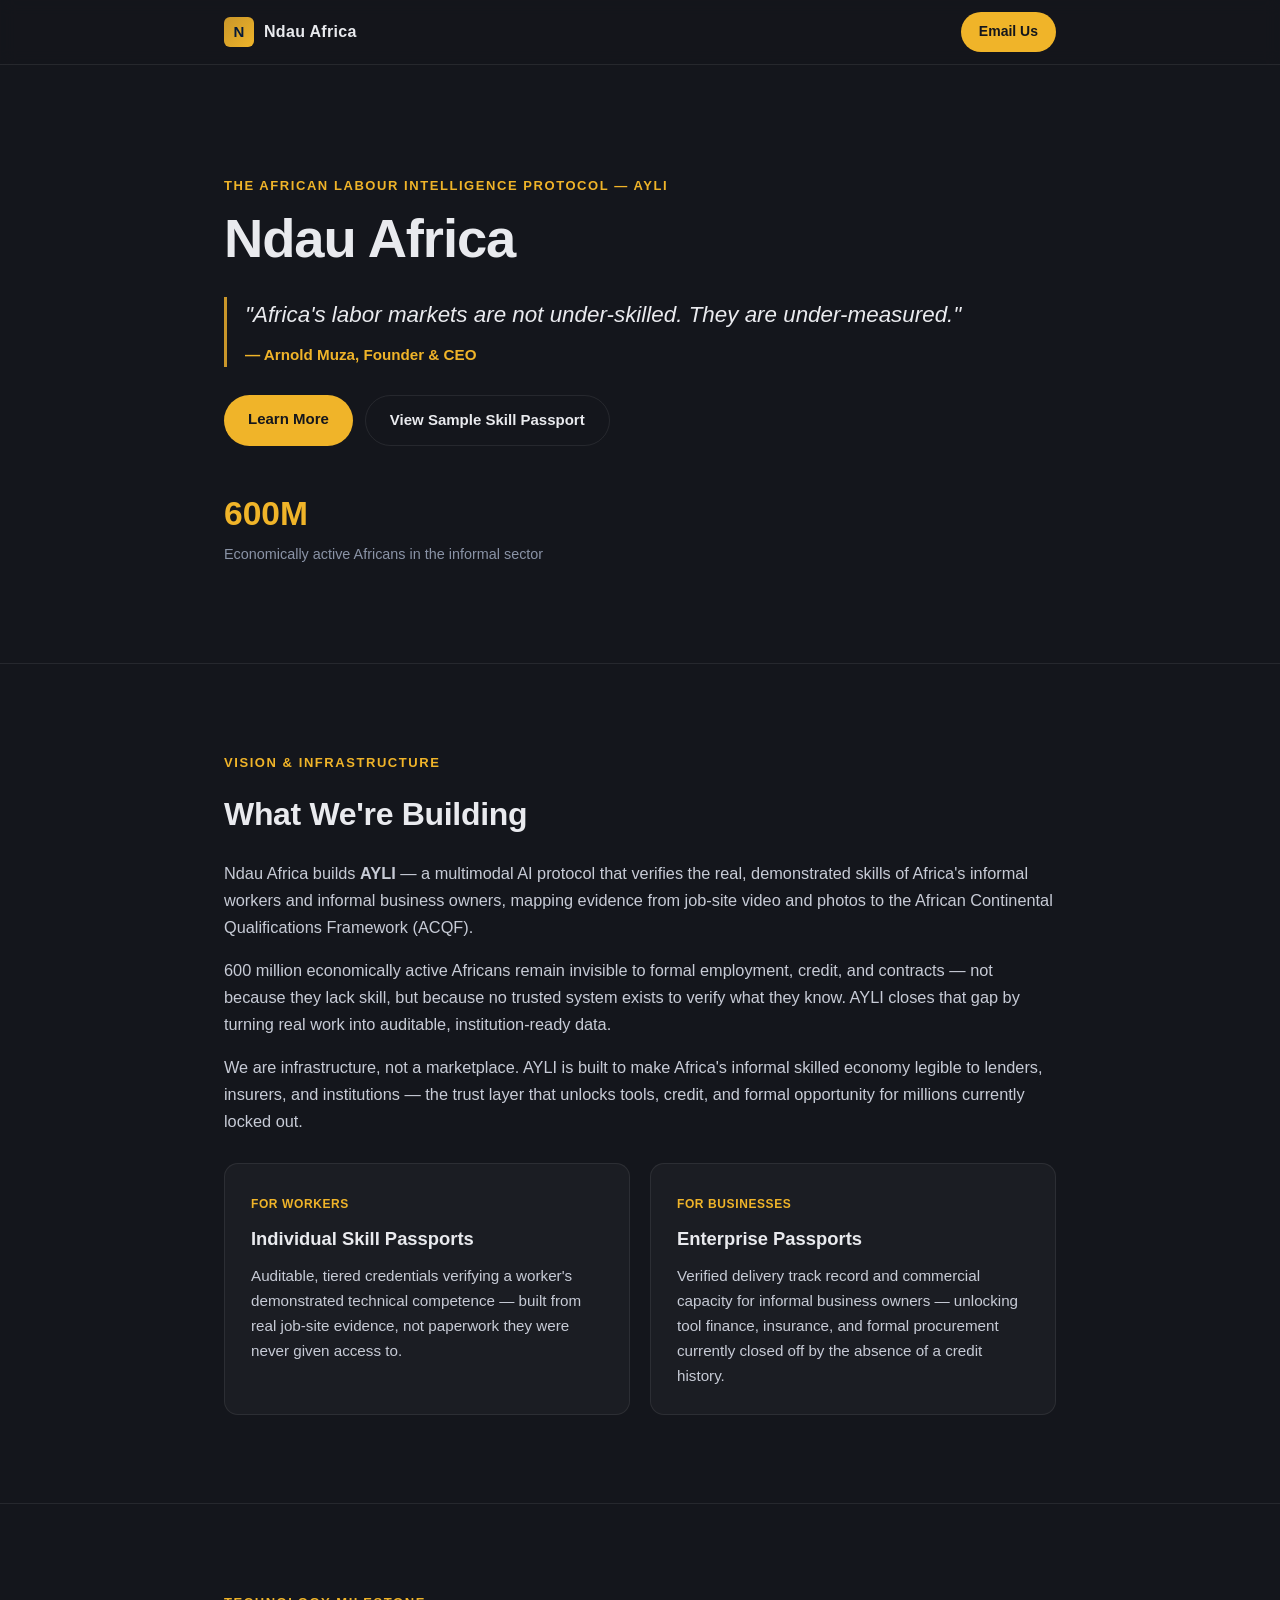
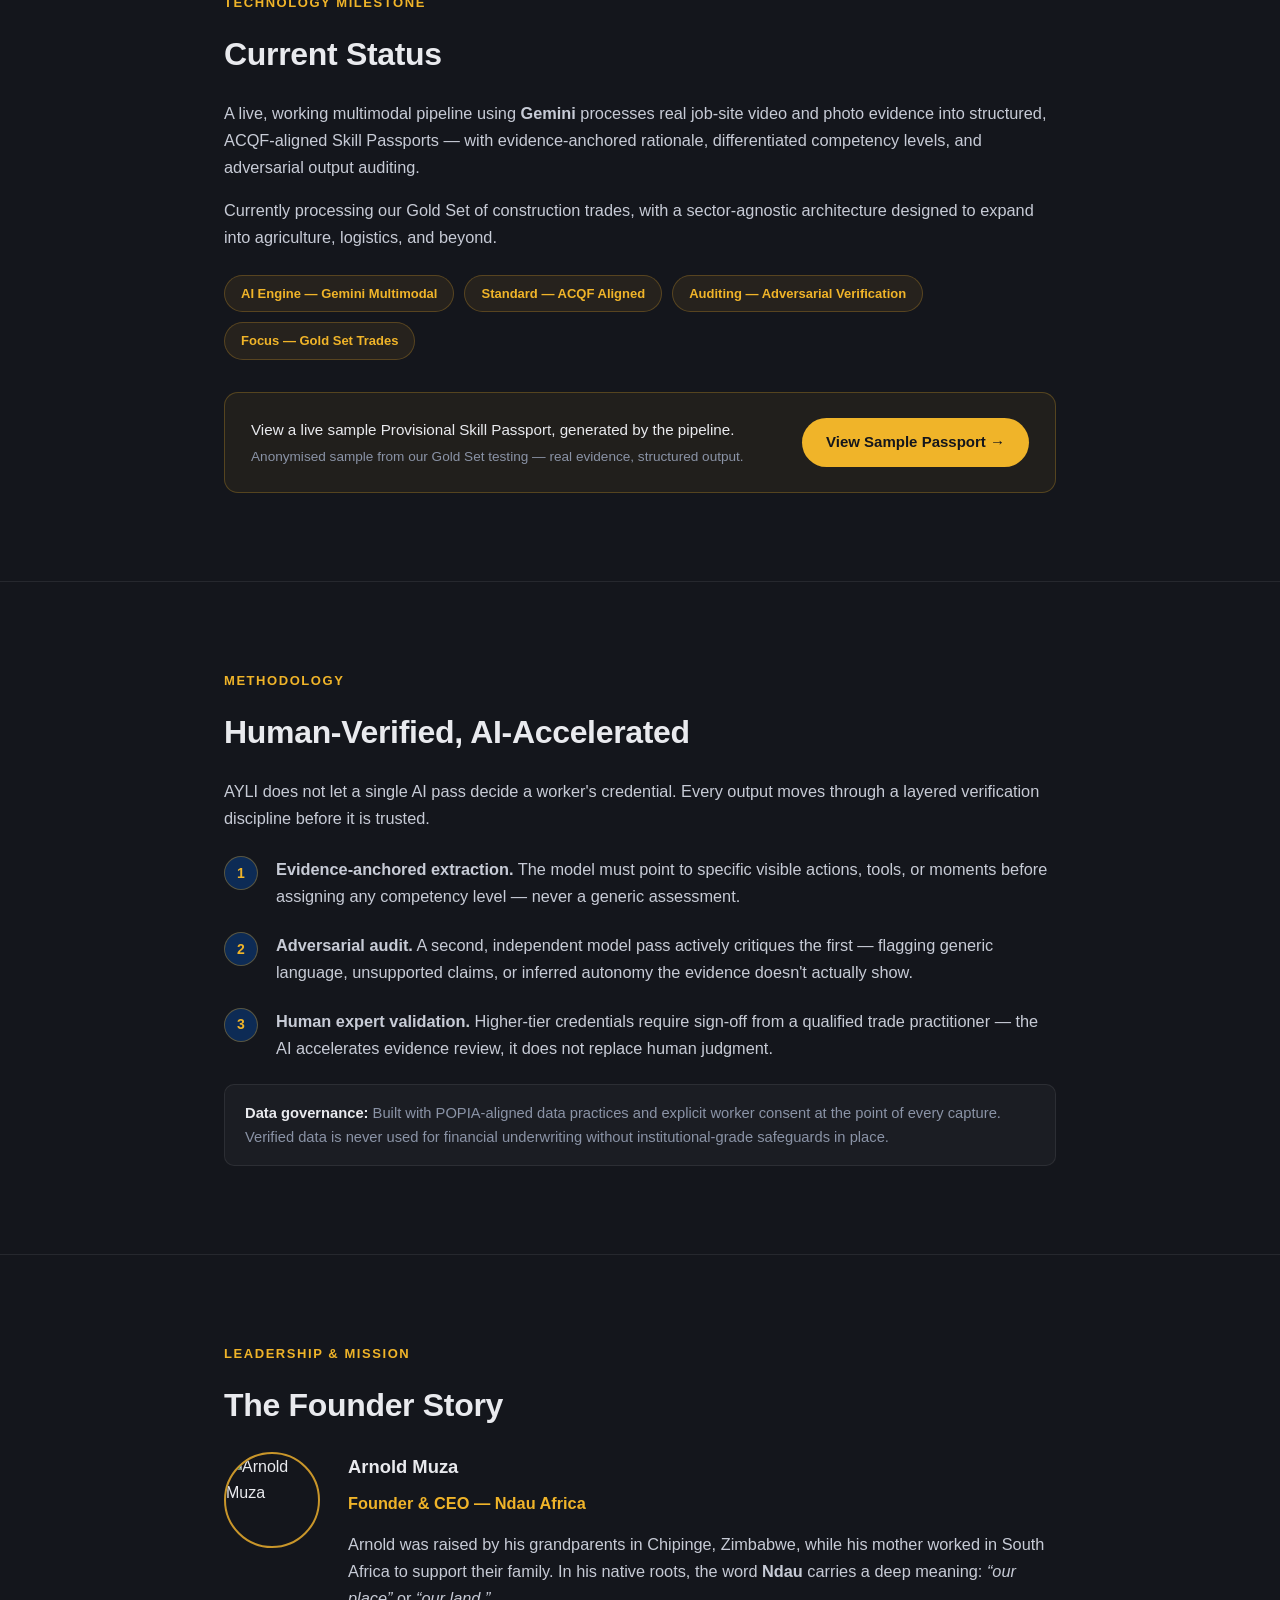
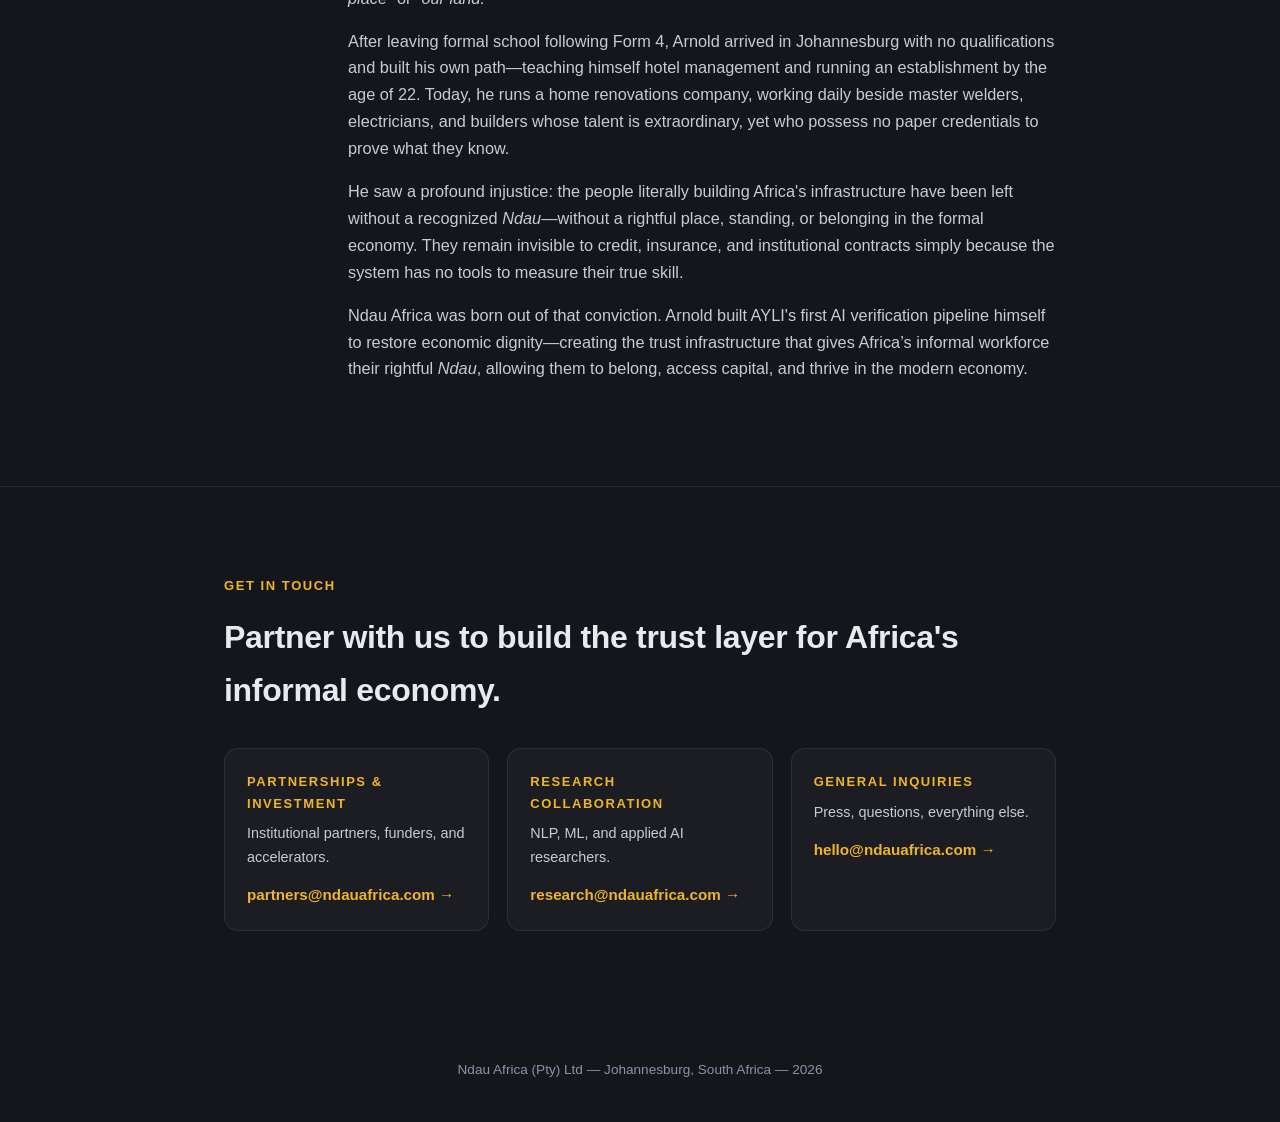
==== commit 3fdc24d0: "Update index.html" ====
--- a/index.html
+++ b/index.html
@@ -167,7 +167,7 @@
       <div class="mark">N</div>
       Ndau Africa
     </div>
-    <a class="cta" href="mailto:arnold@ndauafrica.com">Email Us</a>
+    <a class="cta" href="mailto:partners@ndauafrica.com">Email Us</a>
   </div>
 </header>
 
@@ -175,11 +175,19 @@
   <div class="wrap">
     <div class="eyebrow">The African Labour Intelligence Protocol — AYLI</div>
     <h1>Ndau Africa</h1>
-    <p class="quote">"Africa's labor markets are not under-skilled. They are under-measured."</p>
+    
+    <div class="quote">
+      "Africa's labor markets are not under-skilled. They are under-measured."
+      <span style="display: block; font-style: normal; font-size: 0.95rem; font-weight: 600; color: var(--gold-bright); margin-top: 8px;">
+        — Arnold Muza, Founder &amp; CEO
+      </span>
+    </div>
+
     <div class="hero-ctas">
       <a class="btn btn-primary" href="#about">Learn More</a>
-      <a class="btn btn-secondary" href="sample-passport.html">See a Sample Passport</a>
-    </div>
+      <a class="btn btn-secondary" href="sample-passport.html">View Sample Skill Passport</a>
+    </div>
+    
     <div class="stat-strip">
       <div>
         <div class="stat-num">600M</div>
@@ -227,10 +235,10 @@
 
     <div class="evidence-box" id="evidence">
       <div>
-        <p>View a sample Provisional Skill Passport, generated by the live pipeline.</p>
-        <div class="sub">Anonymised sample from our Gold Set testing — real evidence, real output.</div>
-      </div>
-      <a class="btn btn-primary" href="sample-passport.html">View Sample</a>
+        <p>View a live sample Provisional Skill Passport, generated by the pipeline.</p>
+        <div class="sub">Anonymised sample from our Gold Set testing — real evidence, structured output.</div>
+      </div>
+      <a class="btn btn-primary" href="sample-passport.html">View Sample Passport →</a>
     </div>
   </div>
 </section>
@@ -262,16 +270,17 @@
 
 <section>
   <div class="wrap">
-    <div class="eyebrow">Leadership</div>
-    <h2>The Founder</h2>
+    <div class="eyebrow">Leadership &amp; Mission</div>
+    <h2>The Founder Story</h2>
     <div class="founder-block">
       <img class="founder-photo" src="https://github.com/user-attachments/assets/e1bdfd42-32af-429d-9deb-14f3310f8196" alt="Arnold Muza">
       <div class="founder-text">
         <h3>Arnold Muza</h3>
         <p style="color:var(--gold-bright); font-weight:600; margin-bottom:14px;">Founder &amp; CEO — Ndau Africa</p>
-        <p>Arnold was raised by his grandparents in Chipinge, Zimbabwe, while his mother worked alone in South Africa to support their family. He left formal school after Form 4, arrived in Johannesburg with no professional qualifications, and taught himself hotel management — running a hotel by the age of 22.</p>
-        <p>Today Arnold runs a home renovations company, working daily alongside electricians, welders, and builders whose skill is extraordinary but who have never had a single document proving what they know. That gap is not abstract to him — it is the people he works beside every day, and it is the reason Ndau Africa exists.</p>
-        <p>Arnold built AYLI's first working AI verification pipeline himself — direct, ongoing exposure to the informal economy that provides a founder-market fit that cannot be hired for.</p>
+        <p>Arnold was raised by his grandparents in Chipinge, Zimbabwe, while his mother worked in South Africa to support their family. In his native roots, the word <strong>Ndau</strong> carries a deep meaning: <em>“our place”</em> or <em>“our land.”</em></p>
+        <p>After leaving formal school following Form 4, Arnold arrived in Johannesburg with no qualifications and built his own path—teaching himself hotel management and running an establishment by the age of 22. Today, he runs a home renovations company, working daily beside master welders, electricians, and builders whose talent is extraordinary, yet who possess no paper credentials to prove what they know.</p>
+        <p>He saw a profound injustice: the people literally building Africa's infrastructure have been left without a recognized <em>Ndau</em>—without a rightful place, standing, or belonging in the formal economy. They remain invisible to credit, insurance, and institutional contracts simply because the system has no tools to measure their true skill.</p>
+        <p>Ndau Africa was born out of that conviction. Arnold built AYLI's first AI verification pipeline himself to restore economic dignity—creating the trust infrastructure that gives Africa’s informal workforce their rightful <em>Ndau</em>, allowing them to belong, access capital, and thrive in the modern economy.</p>
       </div>
     </div>
   </div>
@@ -285,17 +294,17 @@
       <div class="contact-card">
         <div class="eyebrow">Partnerships &amp; Investment</div>
         <p style="font-size:0.9rem; margin-bottom:12px;">Institutional partners, funders, and accelerators.</p>
-        <a href="mailto:arnold@ndauafrica.com?subject=Partnership%20Inquiry">arnold@ndauafrica.com →</a>
+        <a href="mailto:partners@ndauafrica.com">partners@ndauafrica.com →</a>
       </div>
       <div class="contact-card">
         <div class="eyebrow">Research Collaboration</div>
         <p style="font-size:0.9rem; margin-bottom:12px;">NLP, ML, and applied AI researchers.</p>
-        <a href="mailto:arnold@ndauafrica.com?subject=Research%20Collaboration">arnold@ndauafrica.com →</a>
+        <a href="mailto:research@ndauafrica.com">research@ndauafrica.com →</a>
       </div>
       <div class="contact-card">
         <div class="eyebrow">General Inquiries</div>
         <p style="font-size:0.9rem; margin-bottom:12px;">Press, questions, everything else.</p>
-        <a href="mailto:arnold@ndauafrica.com">arnold@ndauafrica.com →</a>
+        <a href="mailto:hello@ndauafrica.com">hello@ndauafrica.com →</a>
       </div>
     </div>
   </div>
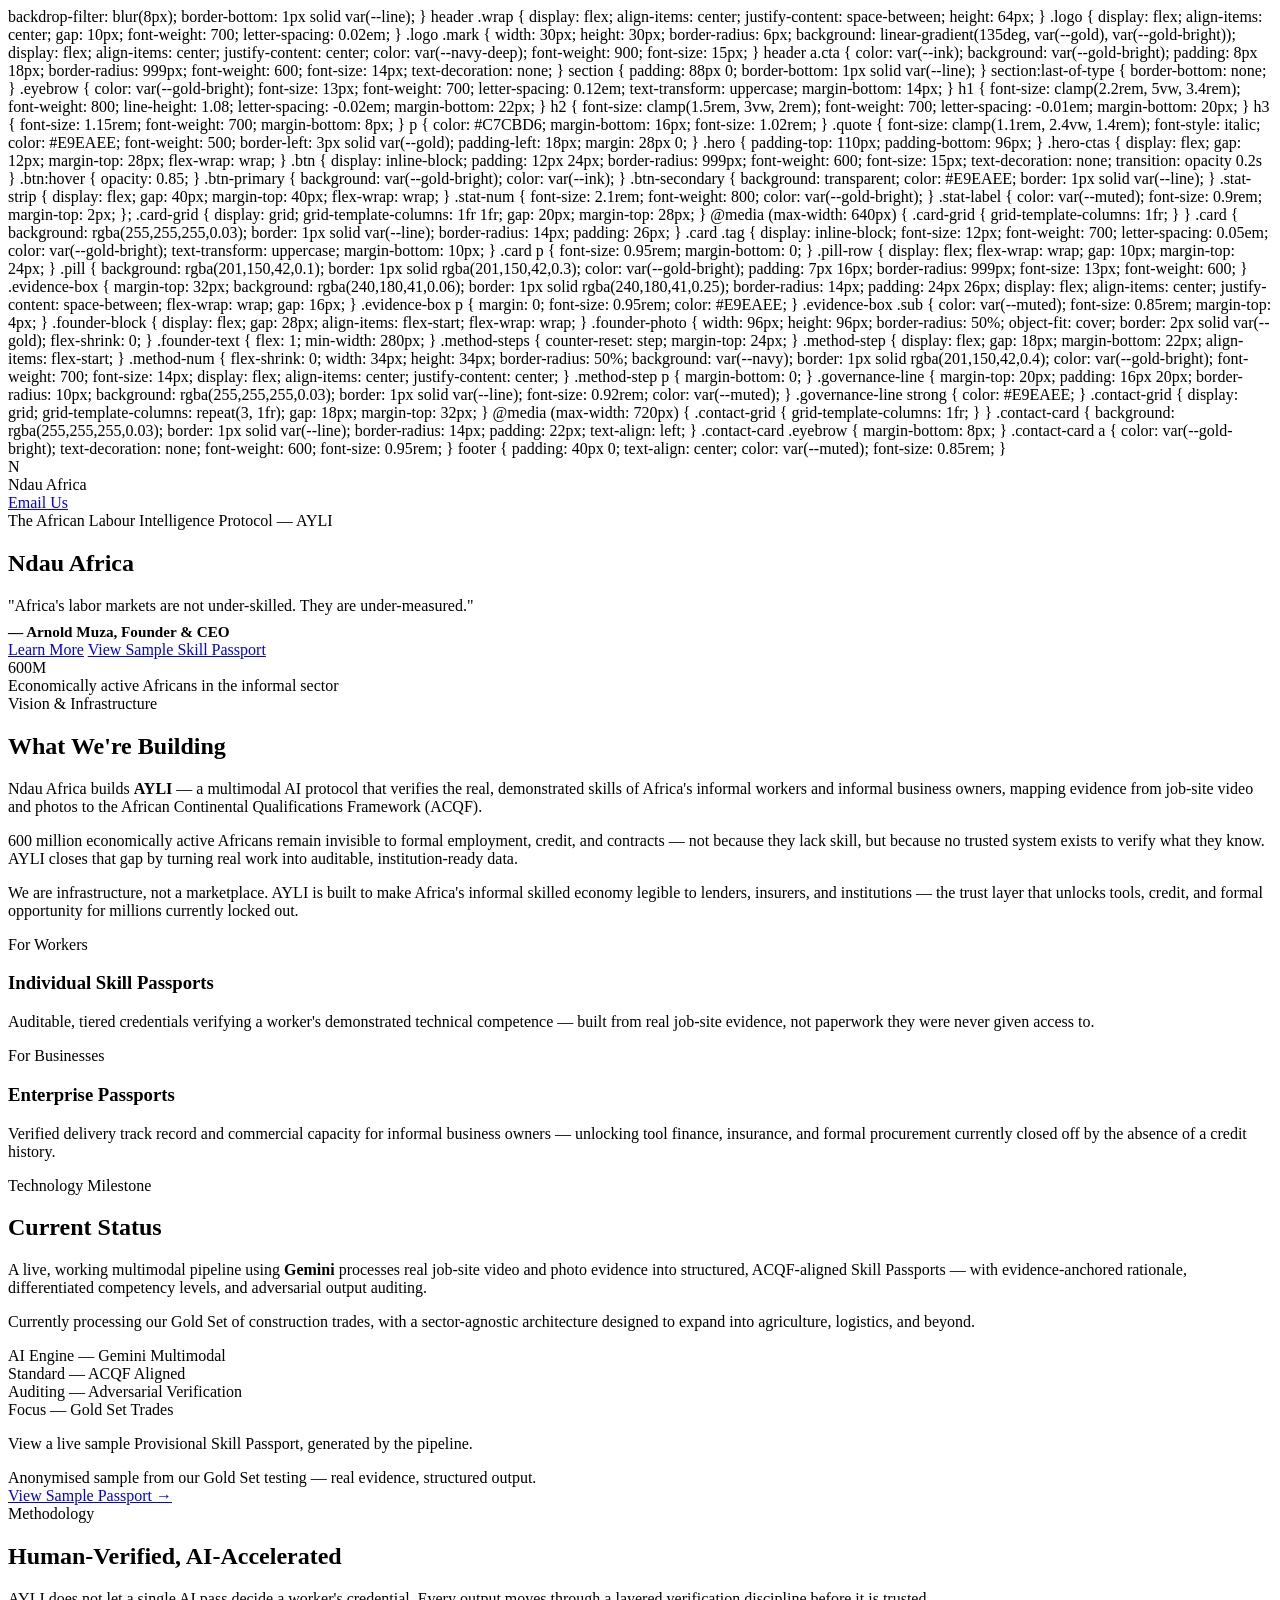
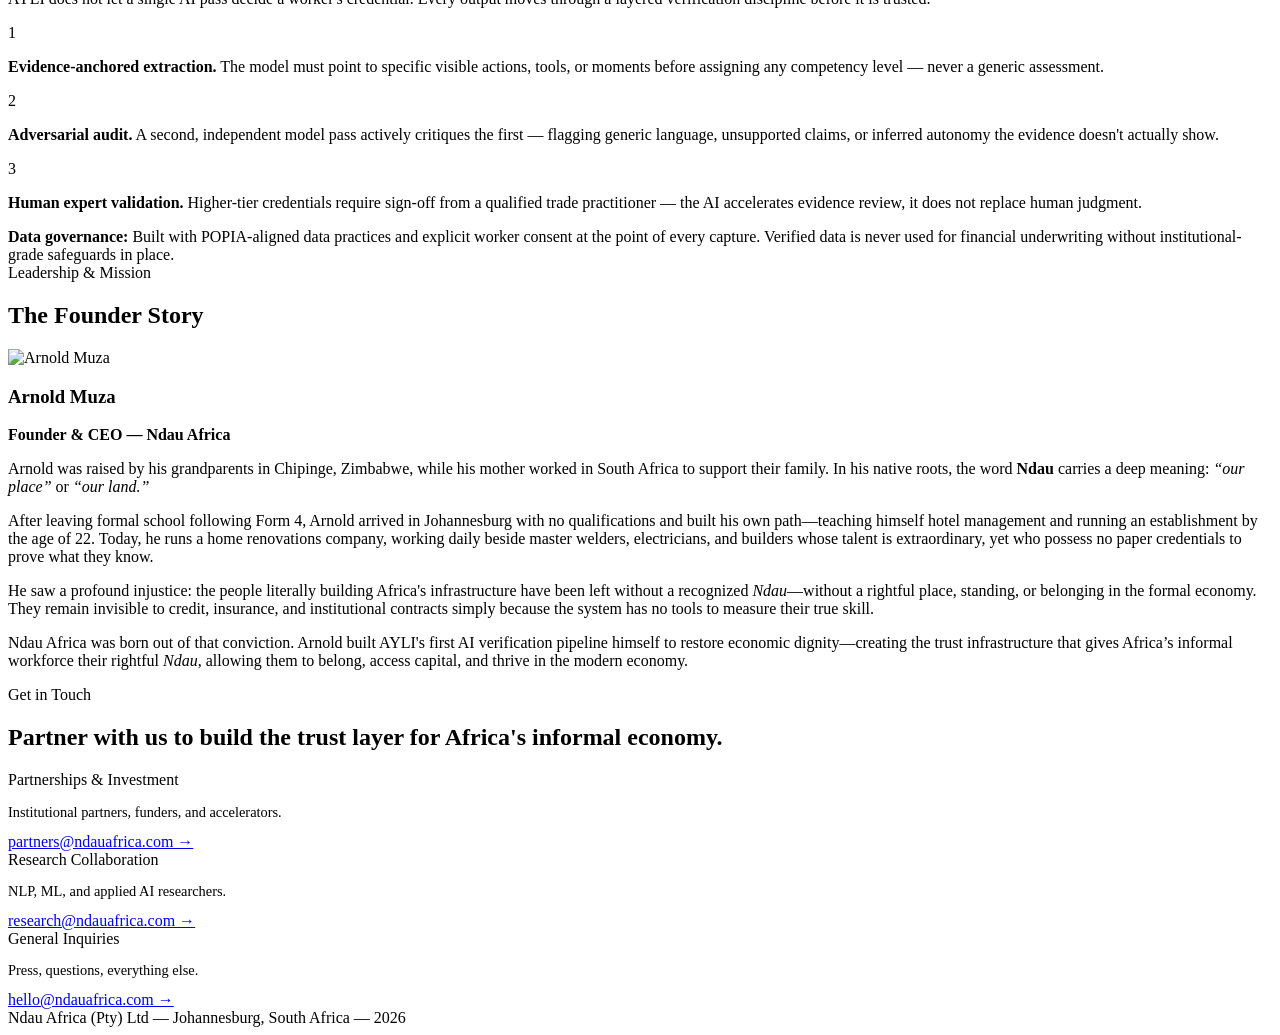
==== commit bc02256a: "Update index.html" ====
--- a/index.html
+++ b/index.html
@@ -1,39 +1,3 @@
-<!DOCTYPE html>
-<html lang="en">
-<head>
-<meta charset="UTF-8">
-<meta name="viewport" content="width=device-width, initial-scale=1.0">
-<title>Ndau Africa — The African Labour Intelligence Protocol (AYLI)</title>
-
-<meta property="og:title" content="Ndau Africa — The African Labour Intelligence Protocol">
-<meta property="og:description" content="Verifying the real, demonstrated skills of Africa's informal workforce using Gemini multimodal AI mapped to the ACQF framework.">
-<meta property="og:url" content="https://ndauafrica.com/">
-<meta property="og:type" content="website">
-<meta property="og:image" content="https://github.com/user-attachments/assets/e1bdfd42-32af-429d-9deb-14f3310f8196">
-
-<style>
-  :root {
-    --navy: #0D2B55;
-    --navy-deep: #081B38;
-    --gold: #C9962A;
-    --gold-bright: #F0B429;
-    --ink: #14161C;
-    --paper: #F7F6F2;
-    --muted: #8A93A6;
-    --line: rgba(255,255,255,0.08);
-  }
-  * { box-sizing: border-box; margin: 0; padding: 0; }
-  body {
-    background: var(--ink);
-    color: #E9EAEE;
-    font-family: -apple-system, BlinkMacSystemFont, 'Segoe UI', Helvetica, Arial, sans-serif;
-    line-height: 1.65;
-  }
-  .wrap { max-width: 880px; margin: 0 auto; padding: 0 24px; }
-
-  header {
-    position: sticky; top: 0; z-index: 50;
-    background: rgba(20,22,28,0.9);
     backdrop-filter: blur(8px);
     border-bottom: 1px solid var(--line);
   }
@@ -79,7 +43,7 @@
   .hero-ctas { display: flex; gap: 12px; margin-top: 28px; flex-wrap: wrap; }
   .btn {
     display: inline-block; padding: 12px 24px; border-radius: 999px;
-    font-weight: 600; font-size: 15px; text-decoration: none; transition: opacity 0.2s;
+    font-weight: 600; font-size: 15px; text-decoration: none; transition: opacity 0.2s
   }
   .btn:hover { opacity: 0.85; }
   .btn-primary { background: var(--gold-bright); color: var(--ink); }
@@ -89,7 +53,7 @@
     display: flex; gap: 40px; margin-top: 40px; flex-wrap: wrap;
   }
   .stat-num { font-size: 2.1rem; font-weight: 800; color: var(--gold-bright); }
-  .stat-label { color: var(--muted); font-size: 0.9rem; margin-top: 2px; }
+  .stat-label { color: var(--muted); font-size: 0.9rem; margin-top: 2px; };
 
   .card-grid {
     display: grid; grid-template-columns: 1fr 1fr; gap: 20px; margin-top: 28px;
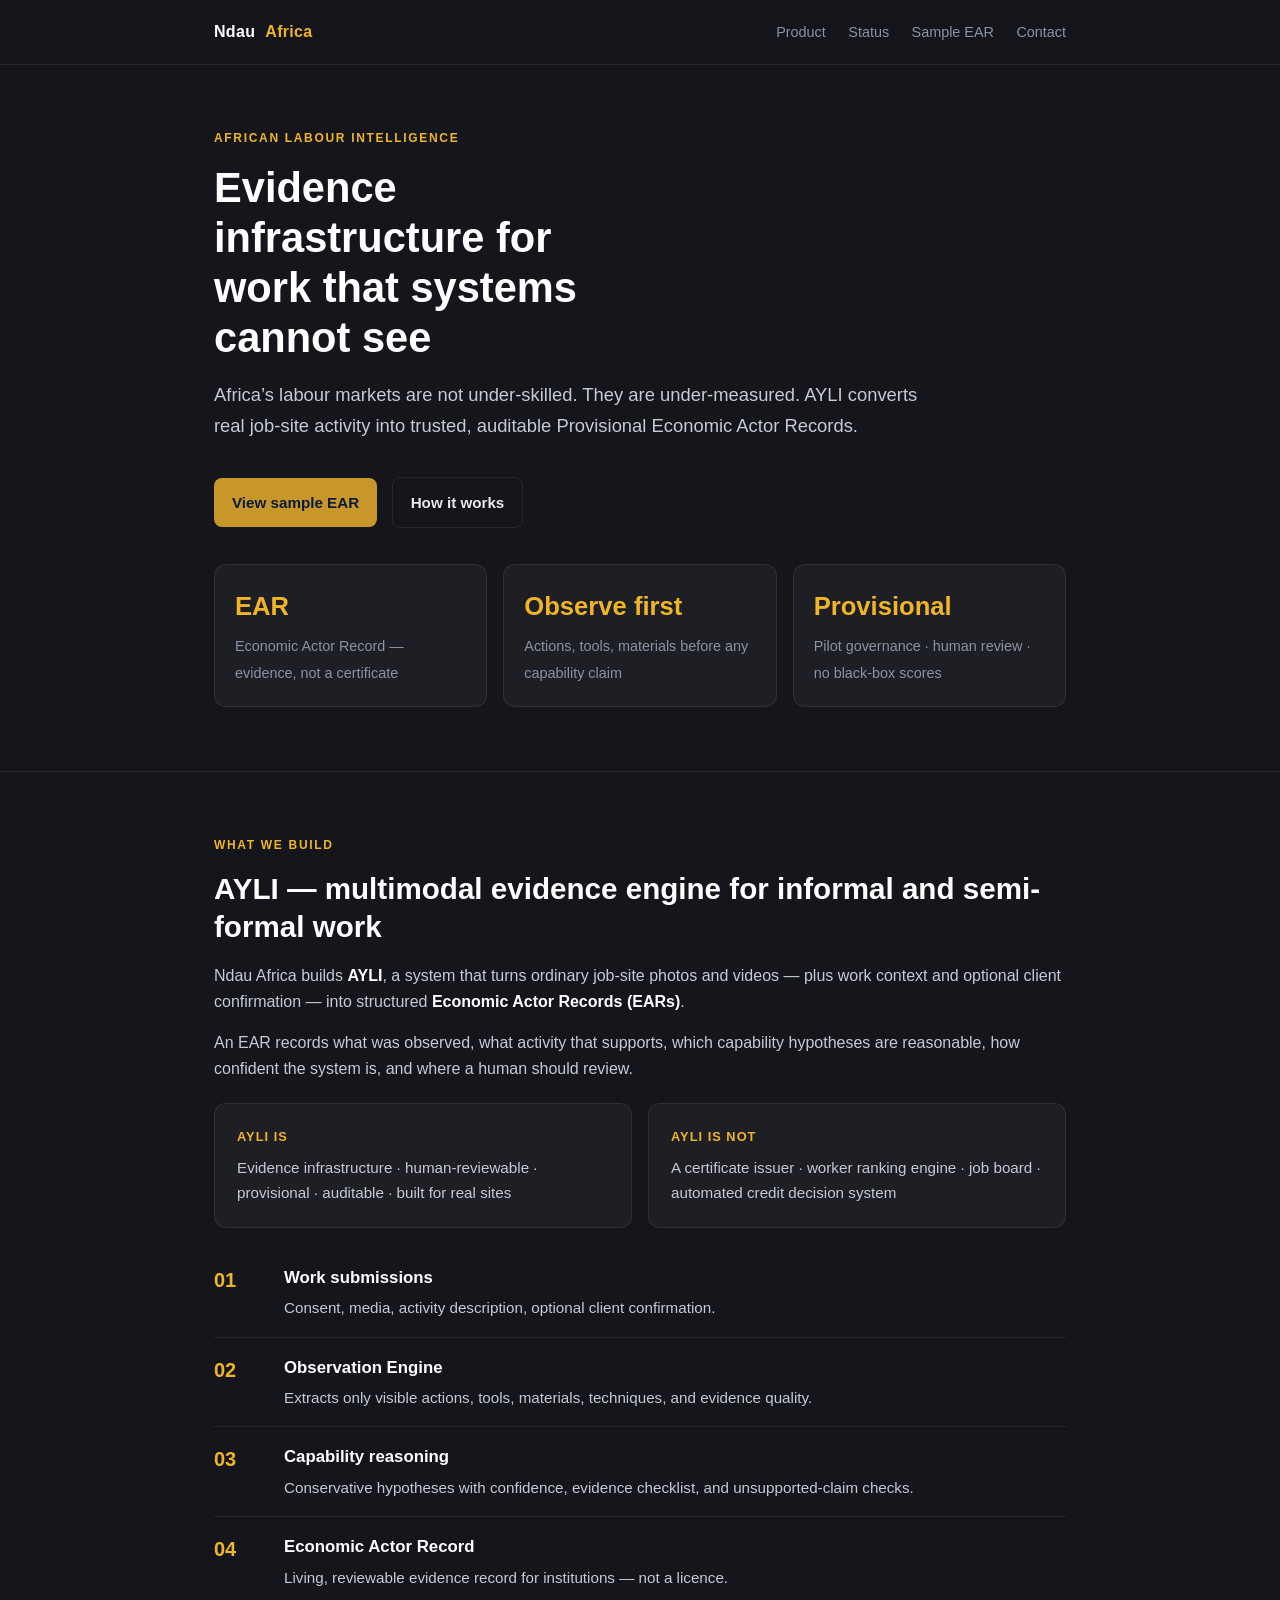
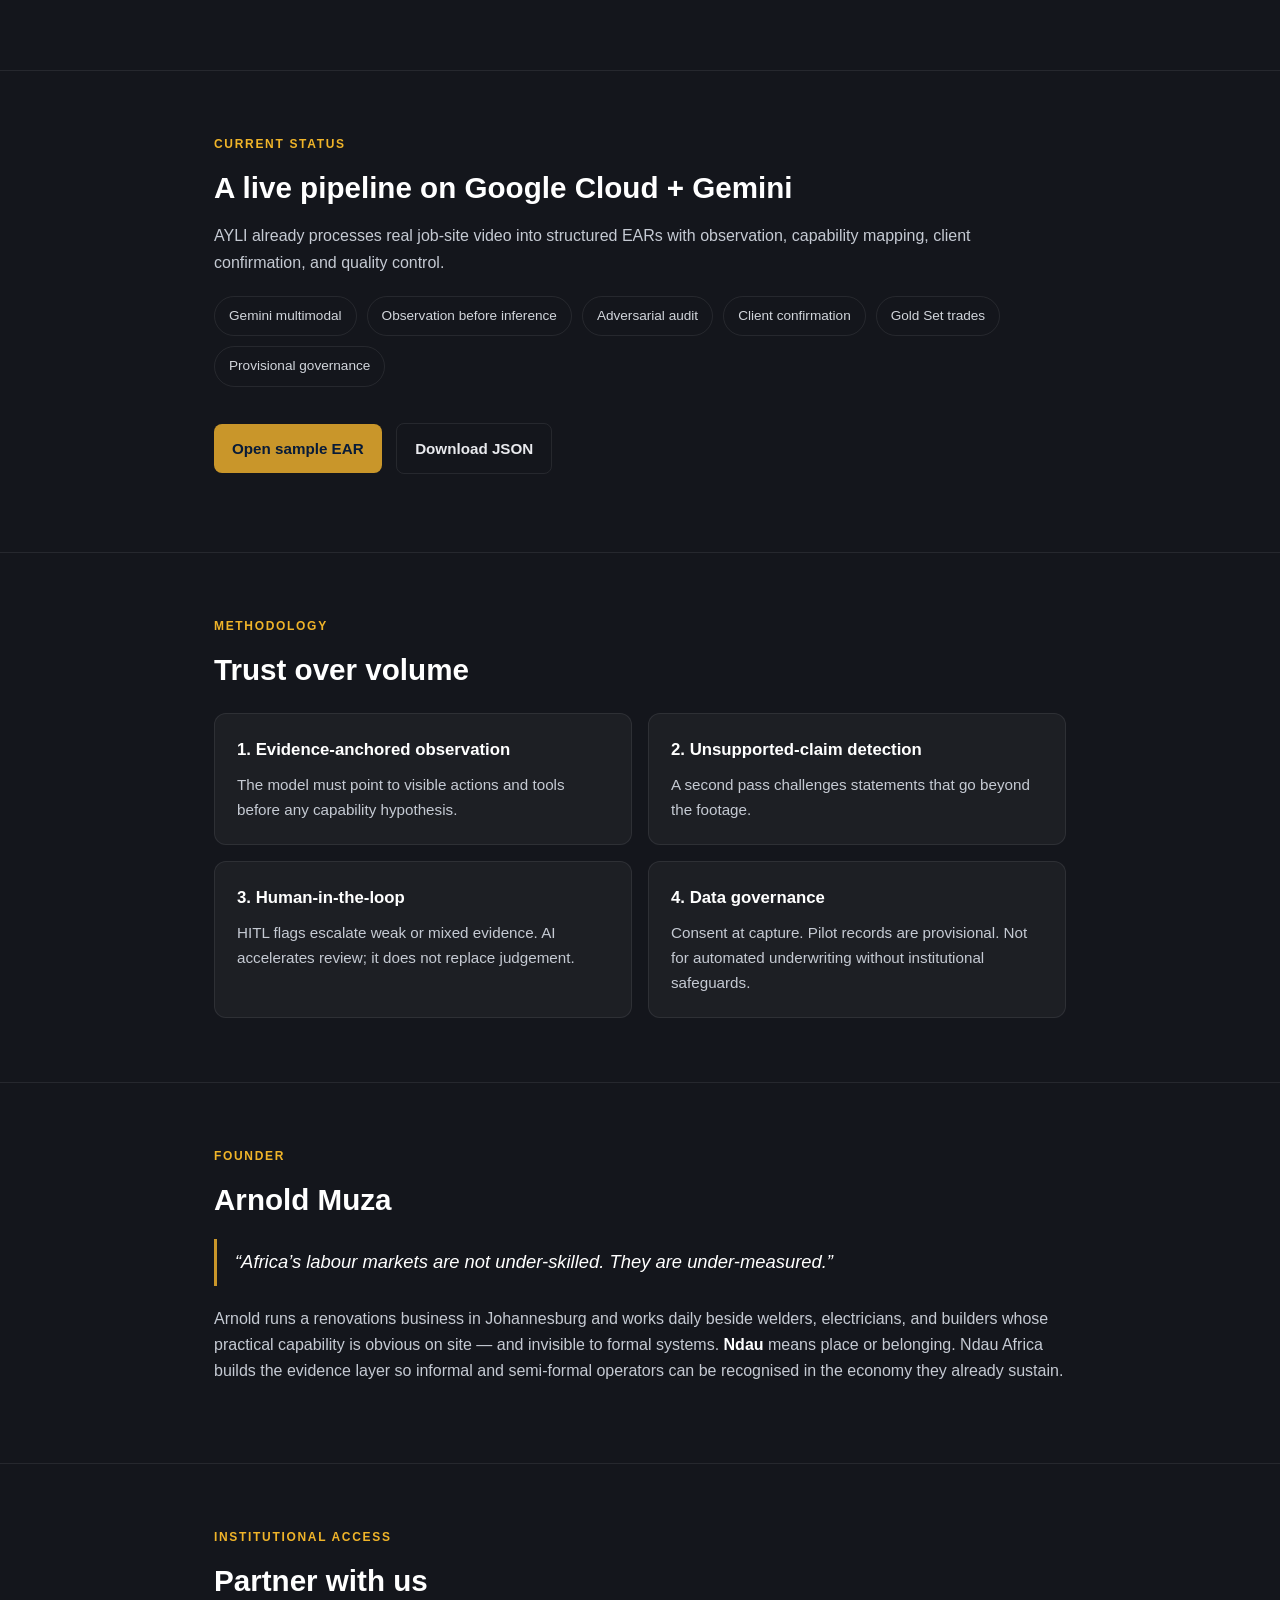
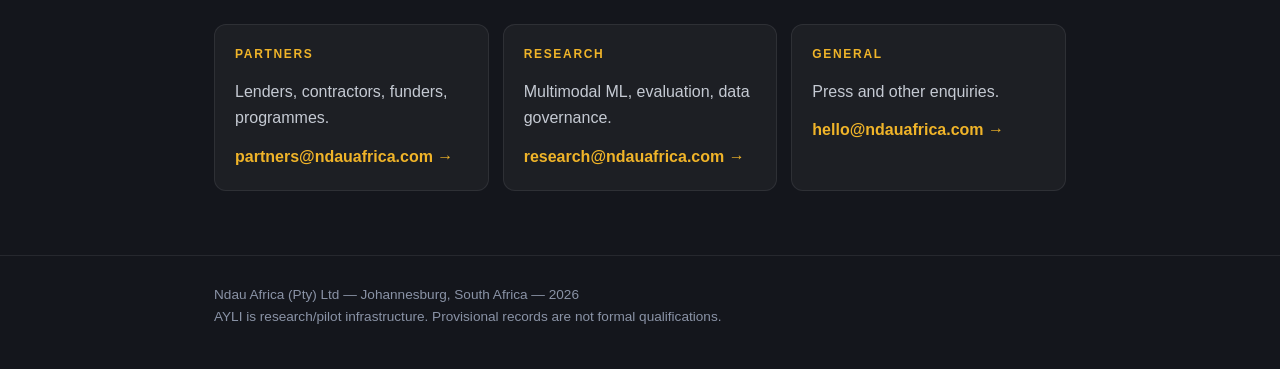
==== commit 17c26997: "Add index.html for Ndau Africa website This HTML file serves as the main structure for the Ndau Afri" ====
--- a/index.html
+++ b/index.html
@@ -1,282 +1,331 @@
-    backdrop-filter: blur(8px);
-    border-bottom: 1px solid var(--line);
-  }
-  header .wrap { display: flex; align-items: center; justify-content: space-between; height: 64px; }
-  .logo { display: flex; align-items: center; gap: 10px; font-weight: 700; letter-spacing: 0.02em; }
-  .logo .mark {
-    width: 30px; height: 30px; border-radius: 6px;
-    background: linear-gradient(135deg, var(--gold), var(--gold-bright));
-    display: flex; align-items: center; justify-content: center;
-    color: var(--navy-deep); font-weight: 900; font-size: 15px;
-  }
-  header a.cta {
-    color: var(--ink); background: var(--gold-bright);
-    padding: 8px 18px; border-radius: 999px; font-weight: 600; font-size: 14px;
-    text-decoration: none;
-  }
-
-  section { padding: 88px 0; border-bottom: 1px solid var(--line); }
-  section:last-of-type { border-bottom: none; }
-
-  .eyebrow {
-    color: var(--gold-bright); font-size: 13px; font-weight: 700;
-    letter-spacing: 0.12em; text-transform: uppercase; margin-bottom: 14px;
-  }
-  h1 {
-    font-size: clamp(2.2rem, 5vw, 3.4rem);
-    font-weight: 800; line-height: 1.08; letter-spacing: -0.02em;
-    margin-bottom: 22px;
-  }
-  h2 {
-    font-size: clamp(1.5rem, 3vw, 2rem);
-    font-weight: 700; letter-spacing: -0.01em; margin-bottom: 20px;
-  }
-  h3 { font-size: 1.15rem; font-weight: 700; margin-bottom: 8px; }
-  p { color: #C7CBD6; margin-bottom: 16px; font-size: 1.02rem; }
-  .quote {
-    font-size: clamp(1.1rem, 2.4vw, 1.4rem);
-    font-style: italic; color: #E9EAEE; font-weight: 500;
-    border-left: 3px solid var(--gold); padding-left: 18px; margin: 28px 0;
-  }
-
-  .hero { padding-top: 110px; padding-bottom: 96px; }
-  .hero-ctas { display: flex; gap: 12px; margin-top: 28px; flex-wrap: wrap; }
-  .btn {
-    display: inline-block; padding: 12px 24px; border-radius: 999px;
-    font-weight: 600; font-size: 15px; text-decoration: none; transition: opacity 0.2s
-  }
-  .btn:hover { opacity: 0.85; }
-  .btn-primary { background: var(--gold-bright); color: var(--ink); }
-  .btn-secondary { background: transparent; color: #E9EAEE; border: 1px solid var(--line); }
-
-  .stat-strip {
-    display: flex; gap: 40px; margin-top: 40px; flex-wrap: wrap;
-  }
-  .stat-num { font-size: 2.1rem; font-weight: 800; color: var(--gold-bright); }
-  .stat-label { color: var(--muted); font-size: 0.9rem; margin-top: 2px; };
-
-  .card-grid {
-    display: grid; grid-template-columns: 1fr 1fr; gap: 20px; margin-top: 28px;
-  }
-  @media (max-width: 640px) { .card-grid { grid-template-columns: 1fr; } }
-  .card {
-    background: rgba(255,255,255,0.03);
-    border: 1px solid var(--line); border-radius: 14px; padding: 26px;
-  }
-  .card .tag {
-    display: inline-block; font-size: 12px; font-weight: 700; letter-spacing: 0.05em;
-    color: var(--gold-bright); text-transform: uppercase; margin-bottom: 10px;
-  }
-  .card p { font-size: 0.95rem; margin-bottom: 0; }
-
-  .pill-row { display: flex; flex-wrap: wrap; gap: 10px; margin-top: 24px; }
-  .pill {
-    background: rgba(201,150,42,0.1); border: 1px solid rgba(201,150,42,0.3);
-    color: var(--gold-bright); padding: 7px 16px; border-radius: 999px;
-    font-size: 13px; font-weight: 600;
-  }
-
-  .evidence-box {
-    margin-top: 32px; background: rgba(240,180,41,0.06);
-    border: 1px solid rgba(240,180,41,0.25); border-radius: 14px;
-    padding: 24px 26px; display: flex; align-items: center; justify-content: space-between;
-    flex-wrap: wrap; gap: 16px;
-  }
-  .evidence-box p { margin: 0; font-size: 0.95rem; color: #E9EAEE; }
-  .evidence-box .sub { color: var(--muted); font-size: 0.85rem; margin-top: 4px; }
-
-  .founder-block { display: flex; gap: 28px; align-items: flex-start; flex-wrap: wrap; }
-  .founder-photo {
-    width: 96px; height: 96px; border-radius: 50%; object-fit: cover;
-    border: 2px solid var(--gold); flex-shrink: 0;
-  }
-  .founder-text { flex: 1; min-width: 280px; }
-
-  .method-steps { counter-reset: step; margin-top: 24px; }
-  .method-step {
-    display: flex; gap: 18px; margin-bottom: 22px; align-items: flex-start;
-  }
-  .method-num {
-    flex-shrink: 0; width: 34px; height: 34px; border-radius: 50%;
-    background: var(--navy); border: 1px solid rgba(201,150,42,0.4);
-    color: var(--gold-bright); font-weight: 700; font-size: 14px;
-    display: flex; align-items: center; justify-content: center;
-  }
-  .method-step p { margin-bottom: 0; }
-
-  .governance-line {
-    margin-top: 20px; padding: 16px 20px; border-radius: 10px;
-    background: rgba(255,255,255,0.03); border: 1px solid var(--line);
-    font-size: 0.92rem; color: var(--muted);
-  }
-  .governance-line strong { color: #E9EAEE; }
-
-  .contact-grid { display: grid; grid-template-columns: repeat(3, 1fr); gap: 18px; margin-top: 32px; }
-  @media (max-width: 720px) { .contact-grid { grid-template-columns: 1fr; } }
-  .contact-card {
-    background: rgba(255,255,255,0.03); border: 1px solid var(--line);
-    border-radius: 14px; padding: 22px; text-align: left;
-  }
-  .contact-card .eyebrow { margin-bottom: 8px; }
-  .contact-card a { color: var(--gold-bright); text-decoration: none; font-weight: 600; font-size: 0.95rem; }
-
-  footer { padding: 40px 0; text-align: center; color: var(--muted); font-size: 0.85rem; }
-</style>
-</head>
-<body>
-
-<header>
-  <div class="wrap">
-    <div class="logo">
-      <div class="mark">N</div>
-      Ndau Africa
-    </div>
-    <a class="cta" href="mailto:partners@ndauafrica.com">Email Us</a>
-  </div>
-</header>
-
-<section class="hero">
-  <div class="wrap">
-    <div class="eyebrow">The African Labour Intelligence Protocol — AYLI</div>
-    <h1>Ndau Africa</h1>
-    
-    <div class="quote">
-      "Africa's labor markets are not under-skilled. They are under-measured."
-      <span style="display: block; font-style: normal; font-size: 0.95rem; font-weight: 600; color: var(--gold-bright); margin-top: 8px;">
-        — Arnold Muza, Founder &amp; CEO
-      </span>
-    </div>
-
-    <div class="hero-ctas">
-      <a class="btn btn-primary" href="#about">Learn More</a>
-      <a class="btn btn-secondary" href="sample-passport.html">View Sample Skill Passport</a>
-    </div>
-    
-    <div class="stat-strip">
-      <div>
-        <div class="stat-num">600M</div>
-        <div class="stat-label">Economically active Africans in the informal sector</div>
-      </div>
-    </div>
-  </div>
-</section>
-
-<section id="about">
-  <div class="wrap">
-    <div class="eyebrow">Vision &amp; Infrastructure</div>
-    <h2>What We're Building</h2>
-    <p>Ndau Africa builds <strong>AYLI</strong> — a multimodal AI protocol that verifies the real, demonstrated skills of Africa's informal workers and informal business owners, mapping evidence from job-site video and photos to the African Continental Qualifications Framework (ACQF).</p>
-    <p>600 million economically active Africans remain invisible to formal employment, credit, and contracts — not because they lack skill, but because no trusted system exists to verify what they know. AYLI closes that gap by turning real work into auditable, institution-ready data.</p>
-    <p>We are infrastructure, not a marketplace. AYLI is built to make Africa's informal skilled economy legible to lenders, insurers, and institutions — the trust layer that unlocks tools, credit, and formal opportunity for millions currently locked out.</p>
-
-    <div class="card-grid">
-      <div class="card">
-        <div class="tag">For Workers</div>
-        <h3>Individual Skill Passports</h3>
-        <p>Auditable, tiered credentials verifying a worker's demonstrated technical competence — built from real job-site evidence, not paperwork they were never given access to.</p>
-      </div>
-      <div class="card">
-        <div class="tag">For Businesses</div>
-        <h3>Enterprise Passports</h3>
-        <p>Verified delivery track record and commercial capacity for informal business owners — unlocking tool finance, insurance, and formal procurement currently closed off by the absence of a credit history.</p>
-      </div>
-    </div>
-  </div>
-</section>
-
-<section>
-  <div class="wrap">
-    <div class="eyebrow">Technology Milestone</div>
-    <h2>Current Status</h2>
-    <p>A live, working multimodal pipeline using <strong>Gemini</strong> processes real job-site video and photo evidence into structured, ACQF-aligned Skill Passports — with evidence-anchored rationale, differentiated competency levels, and adversarial output auditing.</p>
-    <p>Currently processing our Gold Set of construction trades, with a sector-agnostic architecture designed to expand into agriculture, logistics, and beyond.</p>
-    <div class="pill-row">
-      <div class="pill">AI Engine — Gemini Multimodal</div>
-      <div class="pill">Standard — ACQF Aligned</div>
-      <div class="pill">Auditing — Adversarial Verification</div>
-      <div class="pill">Focus — Gold Set Trades</div>
-    </div>
-
-    <div class="evidence-box" id="evidence">
-      <div>
-        <p>View a live sample Provisional Skill Passport, generated by the pipeline.</p>
-        <div class="sub">Anonymised sample from our Gold Set testing — real evidence, structured output.</div>
-      </div>
-      <a class="btn btn-primary" href="sample-passport.html">View Sample Passport →</a>
-    </div>
-  </div>
-</section>
-
-<section>
-  <div class="wrap">
-    <div class="eyebrow">Methodology</div>
-    <h2>Human-Verified, AI-Accelerated</h2>
-    <p>AYLI does not let a single AI pass decide a worker's credential. Every output moves through a layered verification discipline before it is trusted.</p>
-    <div class="method-steps">
-      <div class="method-step">
-        <div class="method-num">1</div>
-        <p><strong>Evidence-anchored extraction.</strong> The model must point to specific visible actions, tools, or moments before assigning any competency level — never a generic assessment.</p>
-      </div>
-      <div class="method-step">
-        <div class="method-num">2</div>
-        <p><strong>Adversarial audit.</strong> A second, independent model pass actively critiques the first — flagging generic language, unsupported claims, or inferred autonomy the evidence doesn't actually show.</p>
-      </div>
-      <div class="method-step">
-        <div class="method-num">3</div>
-        <p><strong>Human expert validation.</strong> Higher-tier credentials require sign-off from a qualified trade practitioner — the AI accelerates evidence review, it does not replace human judgment.</p>
-      </div>
-    </div>
-    <div class="governance-line">
-      <strong>Data governance:</strong> Built with POPIA-aligned data practices and explicit worker consent at the point of every capture. Verified data is never used for financial underwriting without institutional-grade safeguards in place.
-    </div>
-  </div>
-</section>
-
-<section>
-  <div class="wrap">
-    <div class="eyebrow">Leadership &amp; Mission</div>
-    <h2>The Founder Story</h2>
-    <div class="founder-block">
-      <img class="founder-photo" src="https://github.com/user-attachments/assets/e1bdfd42-32af-429d-9deb-14f3310f8196" alt="Arnold Muza">
-      <div class="founder-text">
-        <h3>Arnold Muza</h3>
-        <p style="color:var(--gold-bright); font-weight:600; margin-bottom:14px;">Founder &amp; CEO — Ndau Africa</p>
-        <p>Arnold was raised by his grandparents in Chipinge, Zimbabwe, while his mother worked in South Africa to support their family. In his native roots, the word <strong>Ndau</strong> carries a deep meaning: <em>“our place”</em> or <em>“our land.”</em></p>
-        <p>After leaving formal school following Form 4, Arnold arrived in Johannesburg with no qualifications and built his own path—teaching himself hotel management and running an establishment by the age of 22. Today, he runs a home renovations company, working daily beside master welders, electricians, and builders whose talent is extraordinary, yet who possess no paper credentials to prove what they know.</p>
-        <p>He saw a profound injustice: the people literally building Africa's infrastructure have been left without a recognized <em>Ndau</em>—without a rightful place, standing, or belonging in the formal economy. They remain invisible to credit, insurance, and institutional contracts simply because the system has no tools to measure their true skill.</p>
-        <p>Ndau Africa was born out of that conviction. Arnold built AYLI's first AI verification pipeline himself to restore economic dignity—creating the trust infrastructure that gives Africa’s informal workforce their rightful <em>Ndau</em>, allowing them to belong, access capital, and thrive in the modern economy.</p>
-      </div>
-    </div>
-  </div>
-</section>
-
-<section>
-  <div class="wrap">
-    <div class="eyebrow">Get in Touch</div>
-    <h2>Partner with us to build the trust layer for Africa's informal economy.</h2>
-    <div class="contact-grid">
-      <div class="contact-card">
-        <div class="eyebrow">Partnerships &amp; Investment</div>
-        <p style="font-size:0.9rem; margin-bottom:12px;">Institutional partners, funders, and accelerators.</p>
-        <a href="mailto:partners@ndauafrica.com">partners@ndauafrica.com →</a>
-      </div>
-      <div class="contact-card">
-        <div class="eyebrow">Research Collaboration</div>
-        <p style="font-size:0.9rem; margin-bottom:12px;">NLP, ML, and applied AI researchers.</p>
-        <a href="mailto:research@ndauafrica.com">research@ndauafrica.com →</a>
-      </div>
-      <div class="contact-card">
-        <div class="eyebrow">General Inquiries</div>
-        <p style="font-size:0.9rem; margin-bottom:12px;">Press, questions, everything else.</p>
-        <a href="mailto:hello@ndauafrica.com">hello@ndauafrica.com →</a>
-      </div>
-    </div>
-  </div>
-</section>
-
-<footer>
-  Ndau Africa (Pty) Ltd — Johannesburg, South Africa — 2026
-</footer>
-
-</body>
-</html>
+<!DOCTYPE html>
+<html lang="en">
+<head>
+  <meta charset="UTF-8">
+  <meta name="viewport" content="width=device-width, initial-scale=1.0">
+  <title>Ndau Africa — African Labour Intelligence (AYLI)</title>
+  <meta name="description" content="AYLI is multimodal evidence infrastructure that turns real African job-site work into trusted, auditable Provisional Economic Actor Records for informal and semi-formal workers.">
+  <meta property="og:title" content="Ndau Africa — African Labour Intelligence">
+  <meta property="og:description" content="Evidence infrastructure for Africa's informal and semi-formal workforce. Observation before judgement.">
+  <meta property="og:url" content="https://ndauafrica.com/">
+  <meta property="og:type" content="website">
+  <style>
+    :root {
+      --navy: #0D2B55;
+      --navy-deep: #081B38;
+      --gold: #C9962A;
+      --gold-bright: #F0B429;
+      --ink: #14161C;
+      --paper: #F7F6F2;
+      --muted: #8A93A6;
+      --line: rgba(255,255,255,0.08);
+    }
+    * { box-sizing: border-box; margin: 0; padding: 0; }
+    body {
+      background: var(--ink);
+      color: #E9EAEE;
+      font-family: -apple-system, BlinkMacSystemFont, 'Segoe UI', Helvetica, Arial, sans-serif;
+      line-height: 1.65;
+    }
+    .wrap { max-width: 900px; margin: 0 auto; padding: 0 24px; }
+    header {
+      position: sticky; top: 0; z-index: 50;
+      background: rgba(20,22,28,0.92);
+      backdrop-filter: blur(8px);
+      border-bottom: 1px solid var(--line);
+    }
+    header .wrap {
+      display: flex; align-items: center; justify-content: space-between; height: 64px;
+    }
+    .logo {
+      display: flex; align-items: center; gap: 10px;
+      font-weight: 700; color: #fff; text-decoration: none; letter-spacing: 0.02em;
+    }
+    .logo span { color: var(--gold-bright); }
+    nav a {
+      color: var(--muted); text-decoration: none; font-size: 0.9rem; margin-left: 18px;
+    }
+    nav a:hover { color: #fff; }
+    section { padding: 64px 0; border-bottom: 1px solid var(--line); }
+    .eyebrow {
+      font-size: 0.75rem; font-weight: 600; letter-spacing: 0.14em;
+      text-transform: uppercase; color: var(--gold-bright); margin-bottom: 14px;
+    }
+    h1 {
+      font-size: clamp(1.9rem, 4vw, 2.6rem);
+      line-height: 1.2; color: #fff; margin-bottom: 18px; max-width: 18ch;
+    }
+    h2 {
+      font-size: clamp(1.4rem, 3vw, 1.85rem);
+      color: #fff; margin-bottom: 16px; line-height: 1.3;
+    }
+    .lead { font-size: 1.15rem; color: #C5CAD3; max-width: 40em; margin-bottom: 28px; }
+    p { color: #C5CAD3; margin-bottom: 14px; }
+    .stat-row {
+      display: grid; grid-template-columns: repeat(3, 1fr); gap: 16px; margin-top: 36px;
+    }
+    @media (max-width: 700px) { .stat-row { grid-template-columns: 1fr; } }
+    .stat {
+      background: rgba(255,255,255,0.04);
+      border: 1px solid var(--line);
+      border-radius: 12px;
+      padding: 20px;
+    }
+    .stat strong {
+      display: block; font-size: 1.6rem; color: var(--gold-bright); margin-bottom: 6px;
+    }
+    .stat span { font-size: 0.9rem; color: var(--muted); }
+    .grid2 {
+      display: grid; grid-template-columns: 1fr 1fr; gap: 16px; margin-top: 24px;
+    }
+    @media (max-width: 700px) { .grid2 { grid-template-columns: 1fr; } }
+    .card {
+      background: rgba(255,255,255,0.04);
+      border: 1px solid var(--line);
+      border-radius: 12px;
+      padding: 22px;
+    }
+    .card h3 { color: #fff; font-size: 1.05rem; margin-bottom: 8px; }
+    .card p { font-size: 0.95rem; margin-bottom: 0; }
+    .steps { margin-top: 20px; }
+    .step {
+      display: grid; grid-template-columns: 56px 1fr; gap: 14px;
+      padding: 16px 0; border-bottom: 1px solid var(--line);
+    }
+    .step:last-child { border-bottom: none; }
+    .num {
+      font-size: 1.25rem; font-weight: 700; color: var(--gold-bright);
+    }
+    .step h3 { color: #fff; font-size: 1.05rem; margin-bottom: 4px; }
+    .step p { margin: 0; font-size: 0.95rem; }
+    .pill-row { display: flex; flex-wrap: wrap; gap: 10px; margin-top: 20px; }
+    .pill {
+      padding: 8px 14px; border-radius: 999px;
+      border: 1px solid var(--line); font-size: 0.85rem; color: #D1D5DB;
+    }
+    .btn {
+      display: inline-block; margin-top: 8px; padding: 12px 18px;
+      border-radius: 8px; text-decoration: none; font-weight: 600; font-size: 0.95rem;
+    }
+    .btn-primary { background: var(--gold); color: var(--navy-deep); }
+    .btn-ghost {
+      border: 1px solid var(--line); color: #E9EAEE; margin-left: 10px;
+    }
+    .quote {
+      border-left: 3px solid var(--gold);
+      padding: 8px 0 8px 18px;
+      font-size: 1.15rem; color: #fff; font-style: italic; margin: 20px 0;
+    }
+    .contact-grid {
+      display: grid; grid-template-columns: repeat(3, 1fr); gap: 14px; margin-top: 24px;
+    }
+    @media (max-width: 700px) { .contact-grid { grid-template-columns: 1fr; } }
+    .contact-card {
+      background: rgba(255,255,255,0.04);
+      border: 1px solid var(--line);
+      border-radius: 12px;
+      padding: 20px;
+    }
+    .contact-card a { color: var(--gold-bright); text-decoration: none; font-weight: 600; }
+    footer {
+      padding: 28px 0 40px; color: var(--muted); font-size: 0.85rem;
+    }
+    .is-not {
+      display: grid; grid-template-columns: 1fr 1fr; gap: 16px; margin-top: 20px;
+    }
+    @media (max-width: 700px) { .is-not { grid-template-columns: 1fr; } }
+    .is-not .card h3 { font-size: 0.8rem; letter-spacing: 0.08em; text-transform: uppercase; color: var(--gold-bright); }
+  </style>
+</head>
+<body>
+  <header>
+    <div class="wrap">
+      <a class="logo" href="/">Ndau <span>Africa</span></a>
+      <nav>
+        <a href="#product">Product</a>
+        <a href="#status">Status</a>
+        <a href="sample-ear.html">Sample EAR</a>
+        <a href="#contact">Contact</a>
+      </nav>
+    </div>
+  </header>
+
+  <section>
+    <div class="wrap">
+      <div class="eyebrow">African Labour Intelligence</div>
+      <h1>Evidence infrastructure for work that systems cannot see</h1>
+      <p class="lead">
+        Africa’s labour markets are not under-skilled. They are under-measured.
+        AYLI converts real job-site activity into trusted, auditable Provisional Economic Actor Records.
+      </p>
+      <a class="btn btn-primary" href="sample-ear.html">View sample EAR</a>
+      <a class="btn btn-ghost" href="#product">How it works</a>
+      <div class="stat-row">
+        <div class="stat">
+          <strong>EAR</strong>
+          <span>Economic Actor Record — evidence, not a certificate</span>
+        </div>
+        <div class="stat">
+          <strong>Observe first</strong>
+          <span>Actions, tools, materials before any capability claim</span>
+        </div>
+        <div class="stat">
+          <strong>Provisional</strong>
+          <span>Pilot governance · human review · no black-box scores</span>
+        </div>
+      </div>
+    </div>
+  </section>
+
+  <section id="product">
+    <div class="wrap">
+      <div class="eyebrow">What we build</div>
+      <h2>AYLI — multimodal evidence engine for informal and semi-formal work</h2>
+      <p>
+        Ndau Africa builds <strong style="color:#fff;">AYLI</strong>, a system that turns ordinary job-site
+        photos and videos — plus work context and optional client confirmation — into structured
+        <strong style="color:#fff;">Economic Actor Records (EARs)</strong>.
+      </p>
+      <p>
+        An EAR records what was observed, what activity that supports, which capability hypotheses
+        are reasonable, how confident the system is, and where a human should review.
+      </p>
+
+      <div class="is-not">
+        <div class="card">
+          <h3>AYLI is</h3>
+          <p>Evidence infrastructure · human-reviewable · provisional · auditable · built for real sites</p>
+        </div>
+        <div class="card">
+          <h3>AYLI is not</h3>
+          <p>A certificate issuer · worker ranking engine · job board · automated credit decision system</p>
+        </div>
+      </div>
+
+      <div class="steps">
+        <div class="step">
+          <div class="num">01</div>
+          <div>
+            <h3>Work submissions</h3>
+            <p>Consent, media, activity description, optional client confirmation.</p>
+          </div>
+        </div>
+        <div class="step">
+          <div class="num">02</div>
+          <div>
+            <h3>Observation Engine</h3>
+            <p>Extracts only visible actions, tools, materials, techniques, and evidence quality.</p>
+          </div>
+        </div>
+        <div class="step">
+          <div class="num">03</div>
+          <div>
+            <h3>Capability reasoning</h3>
+            <p>Conservative hypotheses with confidence, evidence checklist, and unsupported-claim checks.</p>
+          </div>
+        </div>
+        <div class="step">
+          <div class="num">04</div>
+          <div>
+            <h3>Economic Actor Record</h3>
+            <p>Living, reviewable evidence record for institutions — not a licence.</p>
+          </div>
+        </div>
+      </div>
+    </div>
+  </section>
+
+  <section id="status">
+    <div class="wrap">
+      <div class="eyebrow">Current status</div>
+      <h2>A live pipeline on Google Cloud + Gemini</h2>
+      <p>
+        AYLI already processes real job-site video into structured EARs with observation,
+        capability mapping, client confirmation, and quality control.
+      </p>
+      <div class="pill-row">
+        <span class="pill">Gemini multimodal</span>
+        <span class="pill">Observation before inference</span>
+        <span class="pill">Adversarial audit</span>
+        <span class="pill">Client confirmation</span>
+        <span class="pill">Gold Set trades</span>
+        <span class="pill">Provisional governance</span>
+      </div>
+      <p style="margin-top:28px;">
+        <a class="btn btn-primary" href="sample-ear.html">Open sample EAR</a>
+        <a class="btn btn-ghost" href="sample-ear.json">Download JSON</a>
+      </p>
+    </div>
+  </section>
+
+  <section>
+    <div class="wrap">
+      <div class="eyebrow">Methodology</div>
+      <h2>Trust over volume</h2>
+      <div class="grid2">
+        <div class="card">
+          <h3>1. Evidence-anchored observation</h3>
+          <p>The model must point to visible actions and tools before any capability hypothesis.</p>
+        </div>
+        <div class="card">
+          <h3>2. Unsupported-claim detection</h3>
+          <p>A second pass challenges statements that go beyond the footage.</p>
+        </div>
+        <div class="card">
+          <h3>3. Human-in-the-loop</h3>
+          <p>HITL flags escalate weak or mixed evidence. AI accelerates review; it does not replace judgement.</p>
+        </div>
+        <div class="card">
+          <h3>4. Data governance</h3>
+          <p>Consent at capture. Pilot records are provisional. Not for automated underwriting without institutional safeguards.</p>
+        </div>
+      </div>
+    </div>
+  </section>
+
+  <section>
+    <div class="wrap">
+      <div class="eyebrow">Founder</div>
+      <h2>Arnold Muza</h2>
+      <p class="quote">“Africa’s labour markets are not under-skilled. They are under-measured.”</p>
+      <p>
+        Arnold runs a renovations business in Johannesburg and works daily beside welders, electricians,
+        and builders whose practical capability is obvious on site — and invisible to formal systems.
+        <strong style="color:#fff;">Ndau</strong> means place or belonging. Ndau Africa builds the evidence layer
+        so informal and semi-formal operators can be recognised in the economy they already sustain.
+      </p>
+    </div>
+  </section>
+
+  <section id="contact">
+    <div class="wrap">
+      <div class="eyebrow">Institutional access</div>
+      <h2>Partner with us</h2>
+      <div class="contact-grid">
+        <div class="contact-card">
+          <div class="eyebrow">Partners</div>
+          <p style="margin-bottom:12px;">Lenders, contractors, funders, programmes.</p>
+          <a href="mailto:partners@ndauafrica.com">partners@ndauafrica.com →</a>
+        </div>
+        <div class="contact-card">
+          <div class="eyebrow">Research</div>
+          <p style="margin-bottom:12px;">Multimodal ML, evaluation, data governance.</p>
+          <a href="mailto:research@ndauafrica.com">research@ndauafrica.com →</a>
+        </div>
+        <div class="contact-card">
+          <div class="eyebrow">General</div>
+          <p style="margin-bottom:12px;">Press and other enquiries.</p>
+          <a href="mailto:hello@ndauafrica.com">hello@ndauafrica.com →</a>
+        </div>
+      </div>
+    </div>
+  </section>
+
+  <footer>
+    <div class="wrap">
+      Ndau Africa (Pty) Ltd — Johannesburg, South Africa — 2026<br>
+      AYLI is research/pilot infrastructure. Provisional records are not formal qualifications.
+    </div>
+  </footer>
+</body>
+</html>
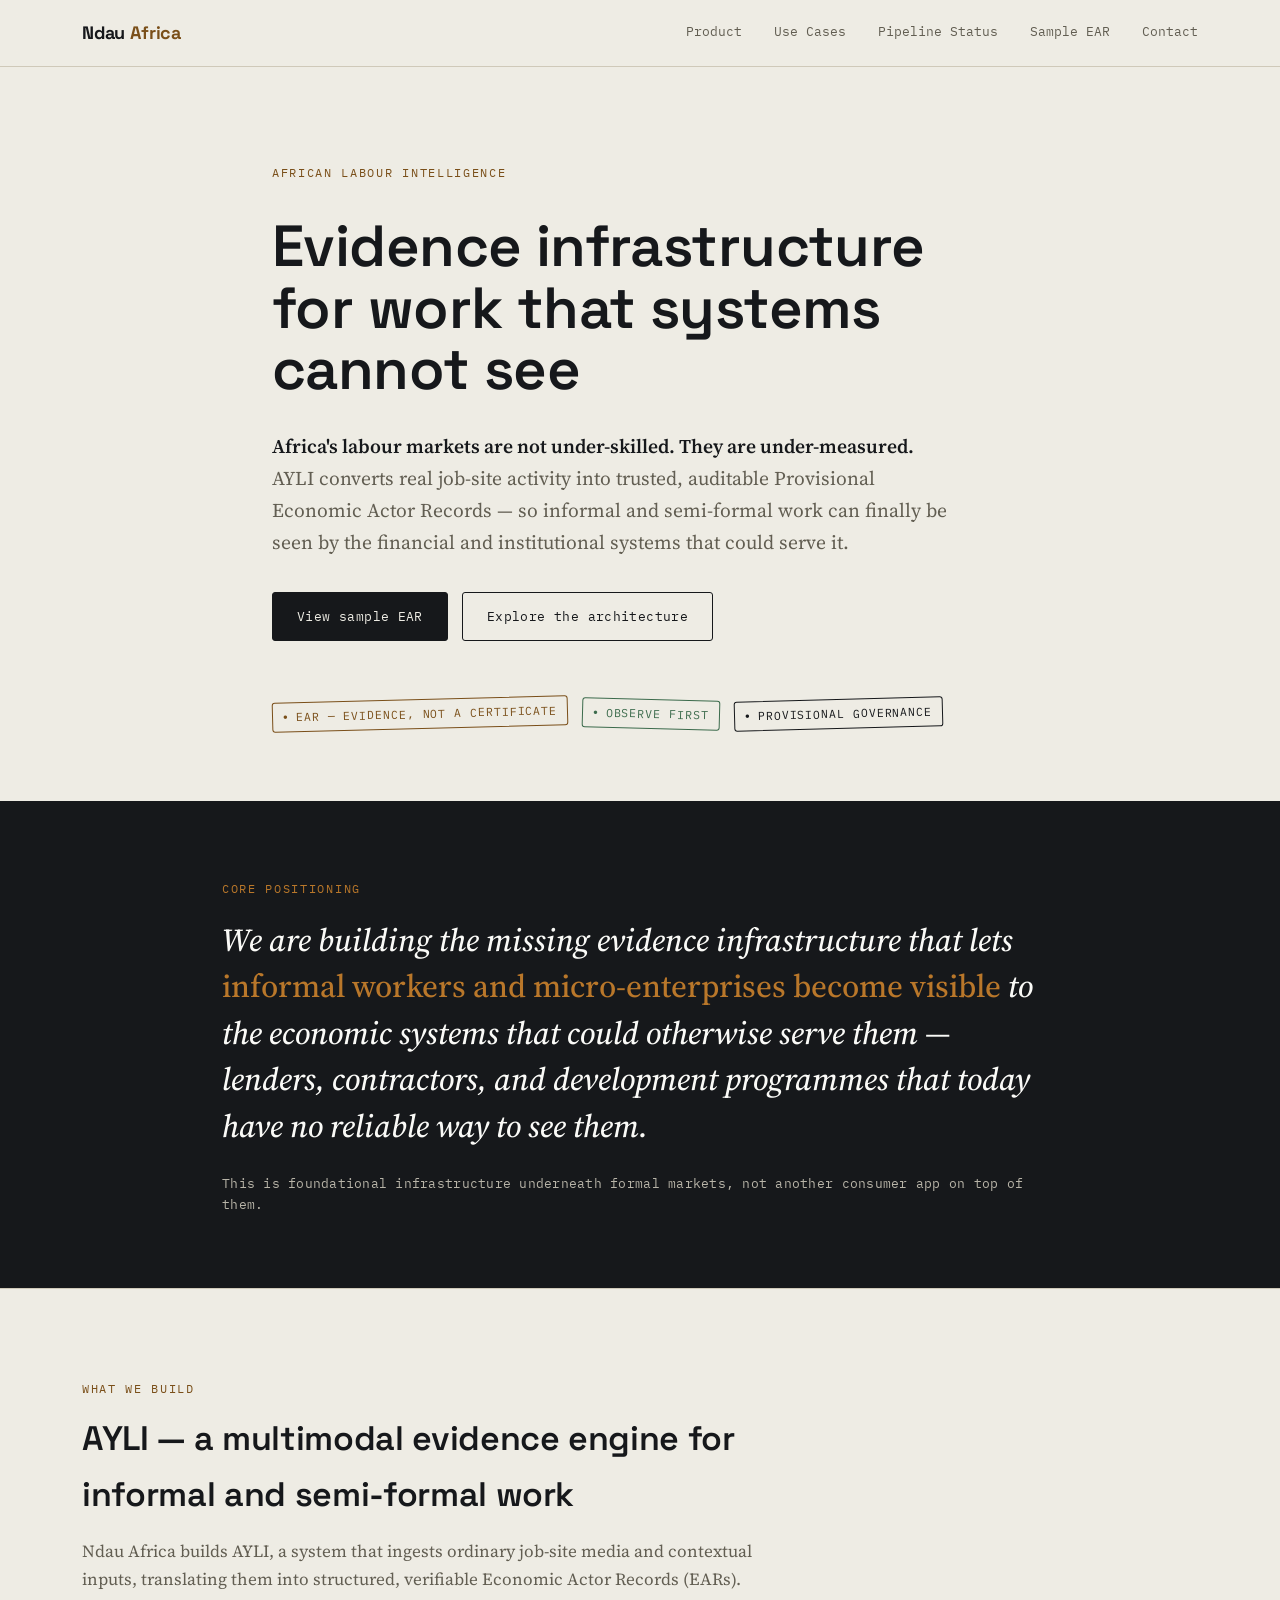
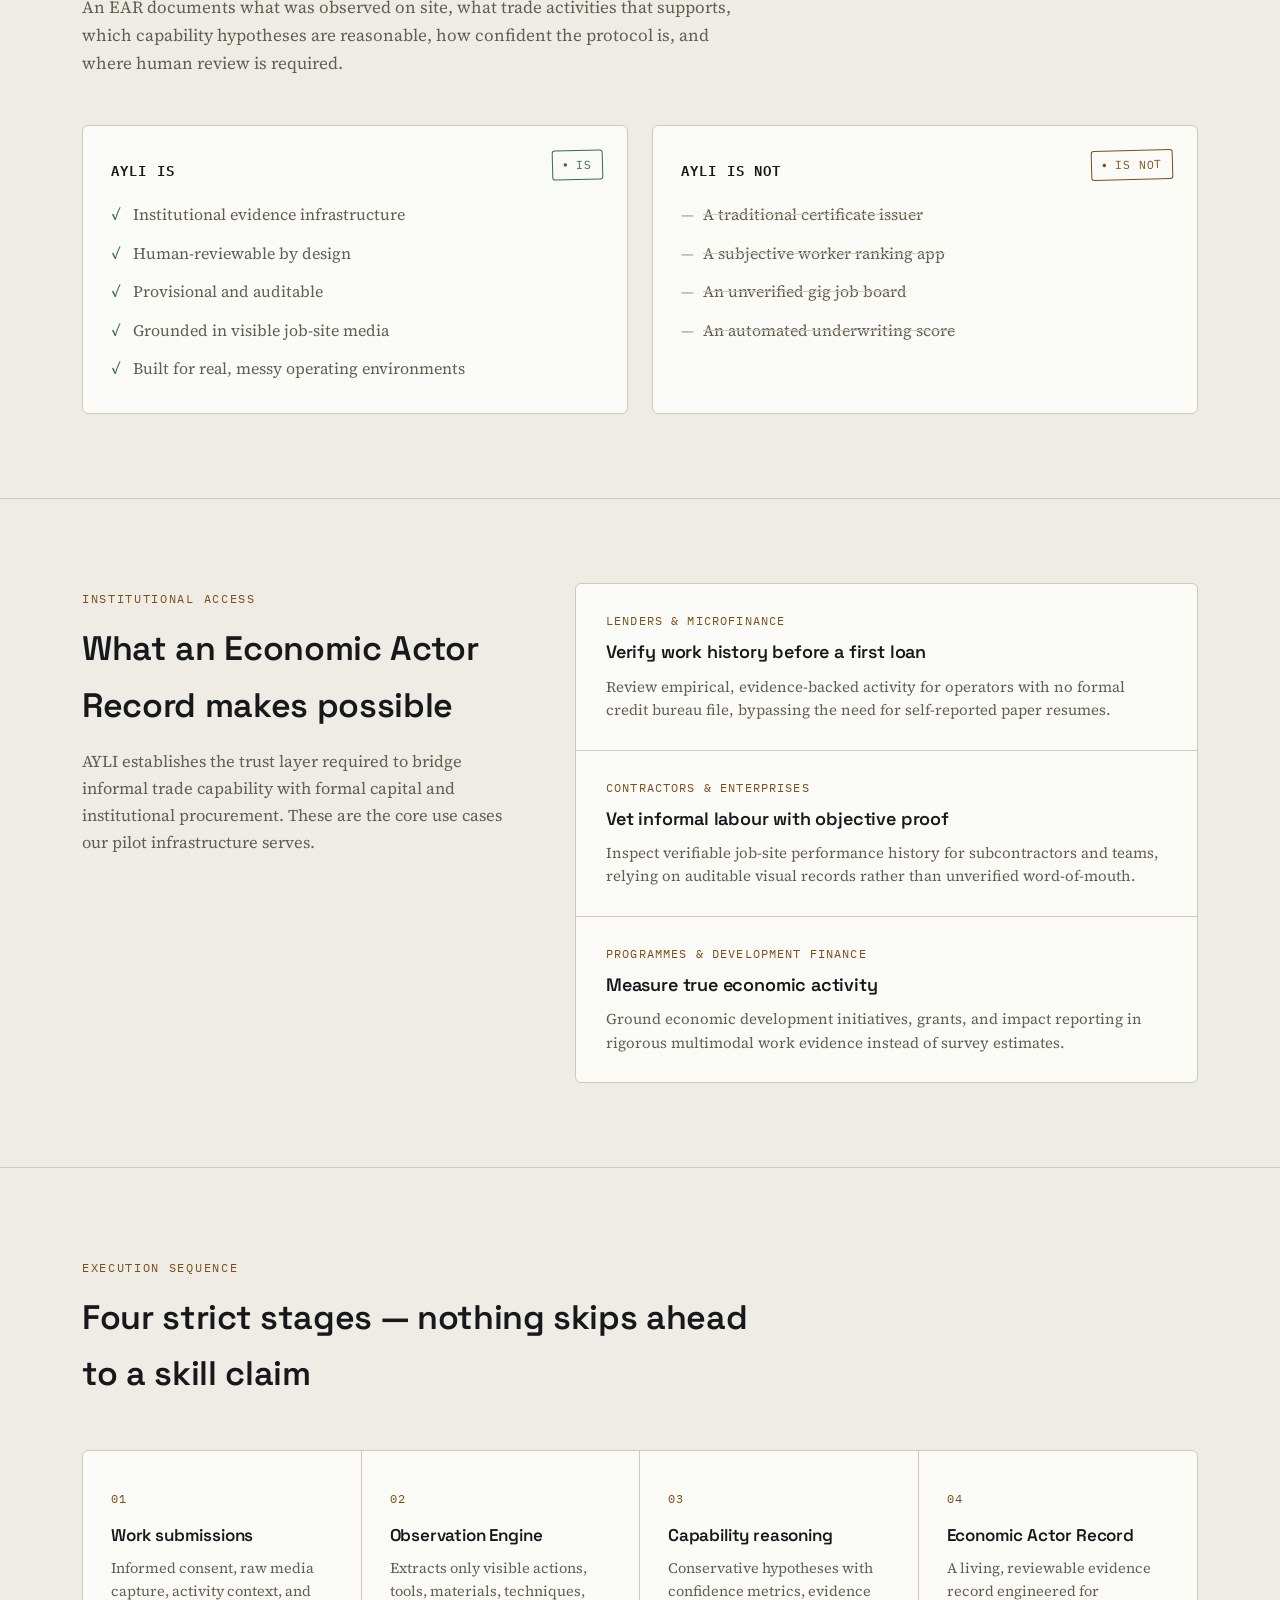
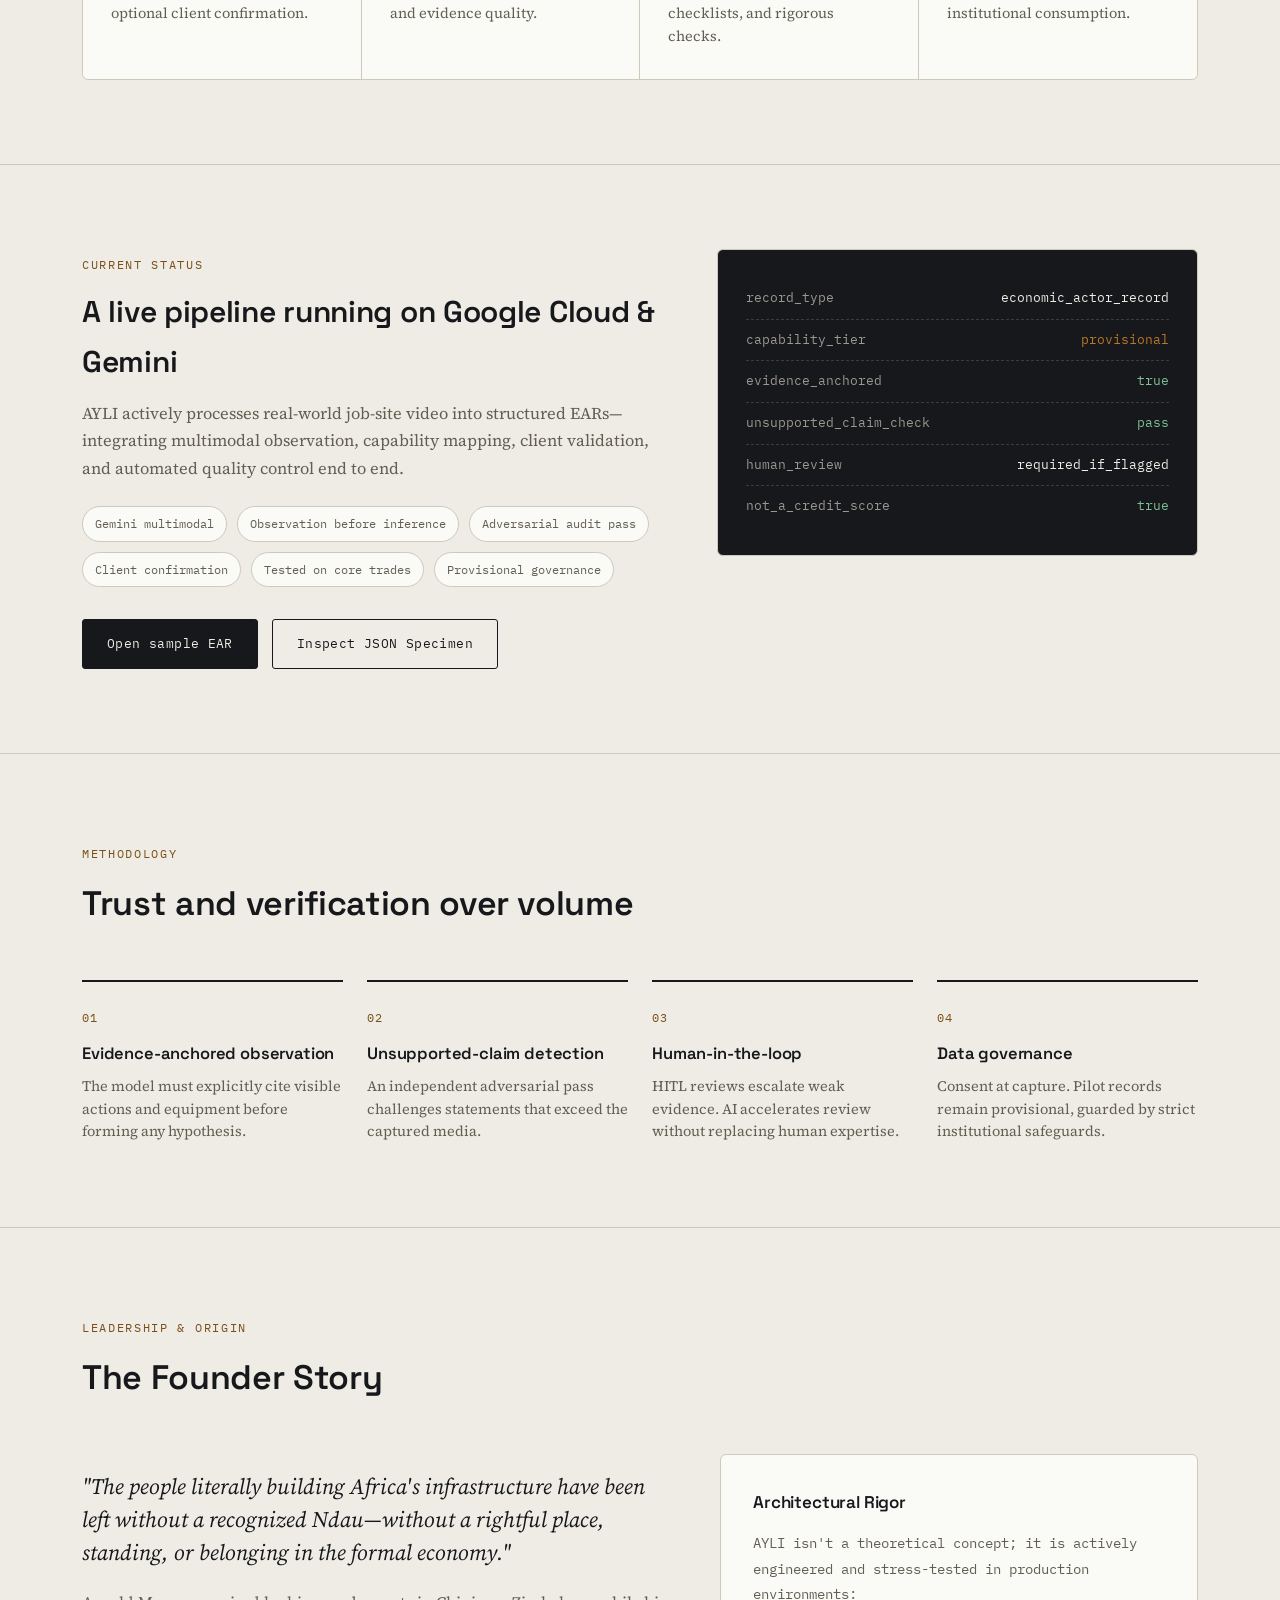
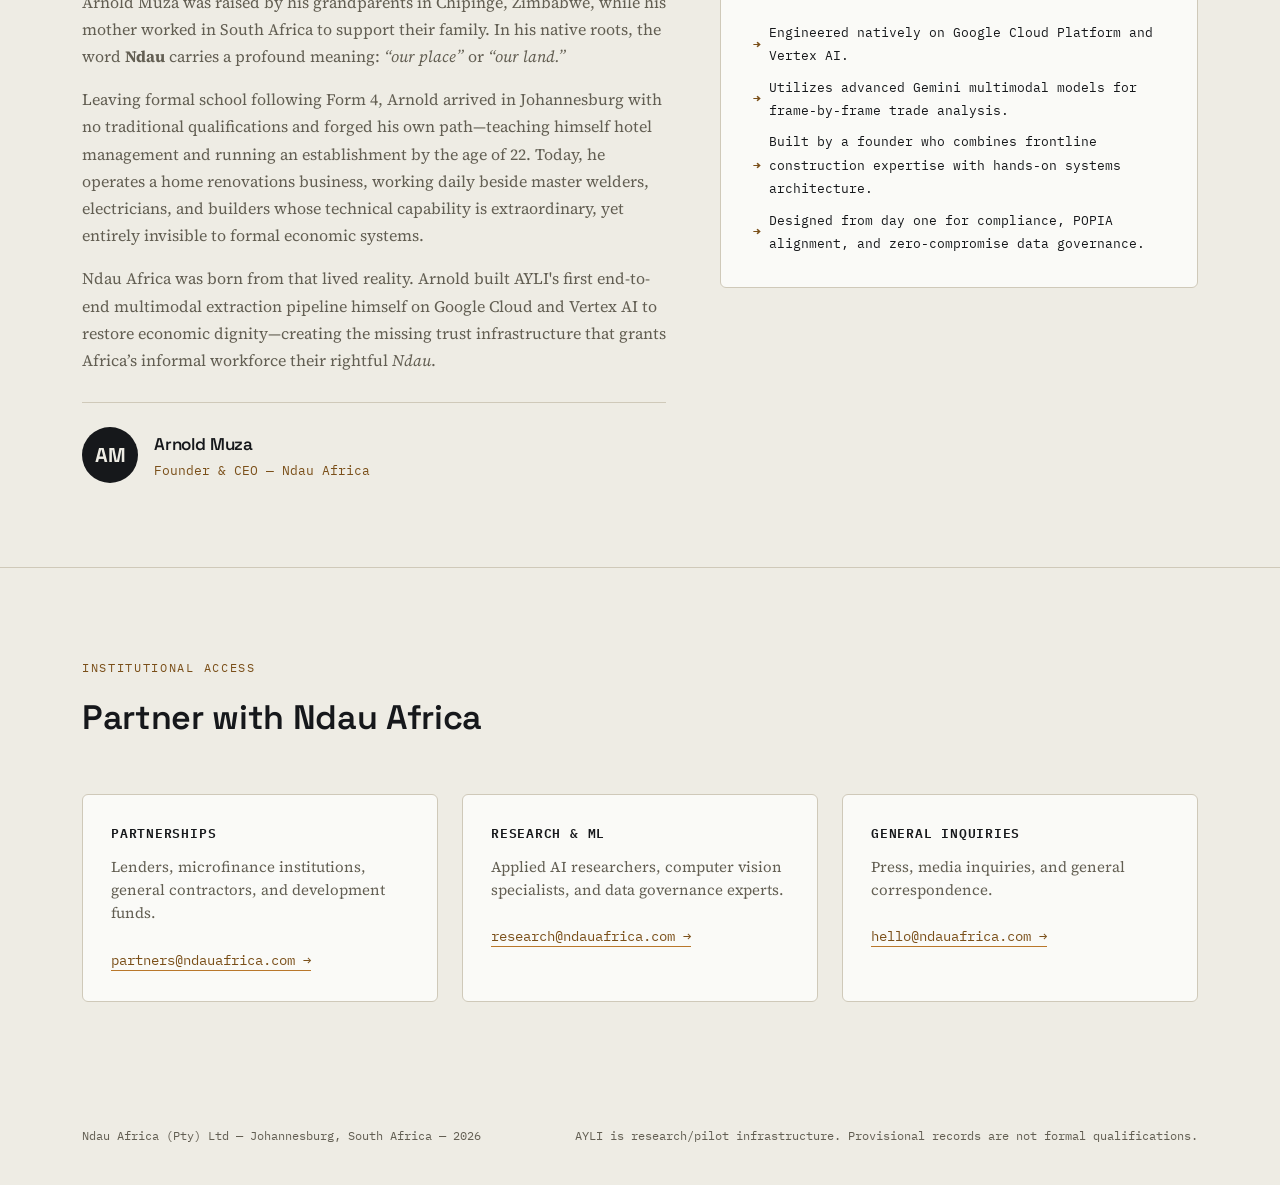
==== commit f8570724: "Create index.html" ====
--- a/index.html
+++ b/index.html
@@ -1,331 +1,575 @@
 <!DOCTYPE html>
 <html lang="en">
 <head>
-  <meta charset="UTF-8">
-  <meta name="viewport" content="width=device-width, initial-scale=1.0">
-  <title>Ndau Africa — African Labour Intelligence (AYLI)</title>
-  <meta name="description" content="AYLI is multimodal evidence infrastructure that turns real African job-site work into trusted, auditable Provisional Economic Actor Records for informal and semi-formal workers.">
-  <meta property="og:title" content="Ndau Africa — African Labour Intelligence">
-  <meta property="og:description" content="Evidence infrastructure for Africa's informal and semi-formal workforce. Observation before judgement.">
-  <meta property="og:url" content="https://ndauafrica.com/">
-  <meta property="og:type" content="website">
-  <style>
-    :root {
-      --navy: #0D2B55;
-      --navy-deep: #081B38;
-      --gold: #C9962A;
-      --gold-bright: #F0B429;
-      --ink: #14161C;
-      --paper: #F7F6F2;
-      --muted: #8A93A6;
-      --line: rgba(255,255,255,0.08);
-    }
-    * { box-sizing: border-box; margin: 0; padding: 0; }
-    body {
-      background: var(--ink);
-      color: #E9EAEE;
-      font-family: -apple-system, BlinkMacSystemFont, 'Segoe UI', Helvetica, Arial, sans-serif;
-      line-height: 1.65;
-    }
-    .wrap { max-width: 900px; margin: 0 auto; padding: 0 24px; }
-    header {
-      position: sticky; top: 0; z-index: 50;
-      background: rgba(20,22,28,0.92);
-      backdrop-filter: blur(8px);
-      border-bottom: 1px solid var(--line);
-    }
-    header .wrap {
-      display: flex; align-items: center; justify-content: space-between; height: 64px;
-    }
-    .logo {
-      display: flex; align-items: center; gap: 10px;
-      font-weight: 700; color: #fff; text-decoration: none; letter-spacing: 0.02em;
-    }
-    .logo span { color: var(--gold-bright); }
-    nav a {
-      color: var(--muted); text-decoration: none; font-size: 0.9rem; margin-left: 18px;
-    }
-    nav a:hover { color: #fff; }
-    section { padding: 64px 0; border-bottom: 1px solid var(--line); }
-    .eyebrow {
-      font-size: 0.75rem; font-weight: 600; letter-spacing: 0.14em;
-      text-transform: uppercase; color: var(--gold-bright); margin-bottom: 14px;
-    }
-    h1 {
-      font-size: clamp(1.9rem, 4vw, 2.6rem);
-      line-height: 1.2; color: #fff; margin-bottom: 18px; max-width: 18ch;
-    }
-    h2 {
-      font-size: clamp(1.4rem, 3vw, 1.85rem);
-      color: #fff; margin-bottom: 16px; line-height: 1.3;
-    }
-    .lead { font-size: 1.15rem; color: #C5CAD3; max-width: 40em; margin-bottom: 28px; }
-    p { color: #C5CAD3; margin-bottom: 14px; }
-    .stat-row {
-      display: grid; grid-template-columns: repeat(3, 1fr); gap: 16px; margin-top: 36px;
-    }
-    @media (max-width: 700px) { .stat-row { grid-template-columns: 1fr; } }
-    .stat {
-      background: rgba(255,255,255,0.04);
-      border: 1px solid var(--line);
-      border-radius: 12px;
-      padding: 20px;
-    }
-    .stat strong {
-      display: block; font-size: 1.6rem; color: var(--gold-bright); margin-bottom: 6px;
-    }
-    .stat span { font-size: 0.9rem; color: var(--muted); }
-    .grid2 {
-      display: grid; grid-template-columns: 1fr 1fr; gap: 16px; margin-top: 24px;
-    }
-    @media (max-width: 700px) { .grid2 { grid-template-columns: 1fr; } }
-    .card {
-      background: rgba(255,255,255,0.04);
-      border: 1px solid var(--line);
-      border-radius: 12px;
-      padding: 22px;
-    }
-    .card h3 { color: #fff; font-size: 1.05rem; margin-bottom: 8px; }
-    .card p { font-size: 0.95rem; margin-bottom: 0; }
-    .steps { margin-top: 20px; }
-    .step {
-      display: grid; grid-template-columns: 56px 1fr; gap: 14px;
-      padding: 16px 0; border-bottom: 1px solid var(--line);
-    }
-    .step:last-child { border-bottom: none; }
-    .num {
-      font-size: 1.25rem; font-weight: 700; color: var(--gold-bright);
-    }
-    .step h3 { color: #fff; font-size: 1.05rem; margin-bottom: 4px; }
-    .step p { margin: 0; font-size: 0.95rem; }
-    .pill-row { display: flex; flex-wrap: wrap; gap: 10px; margin-top: 20px; }
-    .pill {
-      padding: 8px 14px; border-radius: 999px;
-      border: 1px solid var(--line); font-size: 0.85rem; color: #D1D5DB;
-    }
-    .btn {
-      display: inline-block; margin-top: 8px; padding: 12px 18px;
-      border-radius: 8px; text-decoration: none; font-weight: 600; font-size: 0.95rem;
-    }
-    .btn-primary { background: var(--gold); color: var(--navy-deep); }
-    .btn-ghost {
-      border: 1px solid var(--line); color: #E9EAEE; margin-left: 10px;
-    }
-    .quote {
-      border-left: 3px solid var(--gold);
-      padding: 8px 0 8px 18px;
-      font-size: 1.15rem; color: #fff; font-style: italic; margin: 20px 0;
-    }
-    .contact-grid {
-      display: grid; grid-template-columns: repeat(3, 1fr); gap: 14px; margin-top: 24px;
-    }
-    @media (max-width: 700px) { .contact-grid { grid-template-columns: 1fr; } }
-    .contact-card {
-      background: rgba(255,255,255,0.04);
-      border: 1px solid var(--line);
-      border-radius: 12px;
-      padding: 20px;
-    }
-    .contact-card a { color: var(--gold-bright); text-decoration: none; font-weight: 600; }
-    footer {
-      padding: 28px 0 40px; color: var(--muted); font-size: 0.85rem;
-    }
-    .is-not {
-      display: grid; grid-template-columns: 1fr 1fr; gap: 16px; margin-top: 20px;
-    }
-    @media (max-width: 700px) { .is-not { grid-template-columns: 1fr; } }
-    .is-not .card h3 { font-size: 0.8rem; letter-spacing: 0.08em; text-transform: uppercase; color: var(--gold-bright); }
-  </style>
+<meta charset="UTF-8">
+<meta name="viewport" content="width=device-width, initial-scale=1.0">
+<title>Ndau Africa — African Labour Intelligence (AYLI)</title>
+<meta name="description" content="AYLI is multimodal evidence infrastructure that turns real African job-site work into trusted, auditable Provisional Economic Actor Records for informal and semi-formal workers.">
+
+<link rel="preconnect" href="https://fonts.googleapis.com">
+<link rel="preconnect" href="https://fonts.gstatic.com" crossorigin>
+<link href="https://fonts.googleapis.com/css2?family=Space+Grotesk:wght@400;500;600;700&family=Source+Serif+4:opsz,wght@8..60,400;8..60,500;8..60,600&family=IBM+Plex+Mono:wght@400;500;600&display=swap" rel="stylesheet">
+
+<style>
+  :root{
+    --ink:      #16181B;
+    --paper:    #EEECE4;
+    --paper-2:  #E4E1D6;
+    --amber:    #B9772A;
+    --amber-ink:#7A4F19;
+    --green:    #3C6B4C;
+    --line:     #CFC9B9;
+    --muted:    #66625570;
+    --muted-solid: #625E52;
+    --white:    #FAFAF7;
+
+    --display: 'Space Grotesk', ui-sans-serif, system-ui, sans-serif;
+    --body:    'Source Serif 4', Georgia, serif;
+    --mono:    'IBM Plex Mono', ui-monospace, monospace;
+
+    --max: 1180px;
+  }
+
+  *{box-sizing:border-box;}
+  html{scroll-behavior:smooth;}
+  body{
+    margin:0;
+    background:var(--paper);
+    color:var(--ink);
+    font-family:var(--body);
+    font-size:17px;
+    line-height:1.65;
+    -webkit-font-smoothing:antialiased;
+  }
+  h1,h2,h3,h4{
+    font-family:var(--display);
+    font-weight:600;
+    margin:0;
+    letter-spacing:-0.01em;
+  }
+  p{margin:0;}
+  a{color:inherit;}
+  img{max-width:100%;display:block;}
+
+  ::selection{background:var(--amber);color:var(--white);}
+
+  :focus-visible{
+    outline:2.5px solid var(--amber-ink);
+    outline-offset:3px;
+  }
+
+  .wrap{max-width:var(--max); margin:0 auto; padding:0 32px;}
+
+  .eyebrow{
+    font-family:var(--mono);
+    font-size:12px;
+    letter-spacing:0.14em;
+    text-transform:uppercase;
+    color:var(--amber-ink);
+  }
+
+  /* ---------- NAV ---------- */
+  nav{
+    position:sticky; top:0; z-index:50;
+    background:color-mix(in srgb, var(--paper) 88%, transparent);
+    backdrop-filter:blur(8px);
+    border-bottom:1px solid var(--line);
+  }
+  .nav-inner{
+    max-width:var(--max); margin:0 auto; padding:18px 32px;
+    display:flex; align-items:center; justify-content:space-between;
+  }
+  .wordmark{
+    font-family:var(--display); font-weight:700; font-size:18px;
+    text-decoration:none; letter-spacing:-0.01em;
+  }
+  .wordmark span{color:var(--amber-ink);}
+  .navlinks{display:flex; gap:32px; font-family:var(--mono); font-size:13px;}
+  .navlinks a{text-decoration:none; color:var(--muted-solid); border-bottom:1px solid transparent; padding-bottom:2px; transition:border-color .15s, color .15s;}
+  .navlinks a:hover{border-color:var(--amber-ink); color:var(--ink);}
+  @media (max-width:640px){ .navlinks{gap:16px; font-size:11.5px;} }
+
+  /* ---------- STAMP COMPONENT ---------- */
+  .stamp{
+    display:inline-flex; align-items:center; gap:7px;
+    font-family:var(--mono); font-size:11.5px; letter-spacing:0.08em;
+    text-transform:uppercase;
+    border:1.5px solid currentColor;
+    border-radius:3px;
+    padding:5px 10px 4px;
+    transform:rotate(-1.5deg);
+    white-space:nowrap;
+  }
+  .stamp::before{content:"●"; font-size:8px; transform:translateY(-1px);}
+  .stamp.amber{color:var(--amber-ink);}
+  .stamp.green{color:var(--green);}
+  .stamp.ink{color:var(--ink);}
+  .stamp.rot-r{transform:rotate(1.5deg);}
+
+  /* ---------- HERO ---------- */
+  header.hero{padding:96px 0 72px; position:relative;}
+  .hero-grid{display:grid; gap:22px; max-width:800px;}
+  .hero h1{
+    font-size:clamp(36px, 5.6vw, 58px);
+    line-height:1.06;
+    margin-top:12px;
+  }
+  .hero .lede{
+    font-size:19.5px; line-height:1.65; color:var(--muted-solid);
+    max-width:680px; margin-top:8px;
+  }
+  .hero .lede strong{color:var(--ink); font-weight:600;}
+  .hero-ctas{display:flex; gap:14px; margin-top:10px; flex-wrap:wrap;}
+  .btn{
+    font-family:var(--mono); font-size:13px; letter-spacing:0.03em;
+    padding:13px 24px; border-radius:3px; text-decoration:none;
+    border:1.5px solid var(--ink); transition:all .15s;
+  }
+  .btn.primary{background:var(--ink); color:var(--paper);}
+  .btn.primary:hover{background:var(--amber-ink); border-color:var(--amber-ink);}
+  .btn.ghost{background:transparent; color:var(--ink);}
+  .btn.ghost:hover{background:var(--ink); color:var(--paper);}
+
+  .stamp-row{display:flex; gap:14px; flex-wrap:wrap; margin-top:36px;}
+
+  /* ---------- THESIS BAND ---------- */
+  .thesis{
+    background:var(--ink); color:var(--paper);
+    padding:72px 0;
+  }
+  .thesis .wrap{max-width:900px;}
+  .thesis .eyebrow{color:var(--amber);}
+  .thesis blockquote{
+    font-family:var(--body); font-style:italic; font-weight:500;
+    font-size:clamp(23px, 3.2vw, 32px);
+    line-height:1.45; margin:16px 0 0; color:var(--white);
+  }
+  .thesis blockquote span{color:var(--amber); font-style:normal;}
+  .thesis .attn{
+    margin-top:24px; font-family:var(--mono); font-size:13px;
+    color:#B8B4A8; letter-spacing:0.02em;
+  }
+
+  /* ---------- SECTION SCAFFOLDING ---------- */
+  section{padding:84px 0; border-bottom:1px solid var(--line);}
+  .section-head{max-width:680px; margin-bottom:48px;}
+  .section-head h2{font-size:clamp(26px, 3.2vw, 34px); margin-top:10px;}
+  .section-head p{color:var(--muted-solid); margin-top:14px; font-size:17px;}
+
+  /* ---------- IS / IS NOT ---------- */
+  .isnot{display:grid; grid-template-columns:1fr 1fr; gap:24px;}
+  @media (max-width:760px){ .isnot{grid-template-columns:1fr;} }
+  .isnot-card{
+    background:var(--white); border:1.5px solid var(--line);
+    border-radius:6px; padding:32px 28px; position:relative;
+    overflow:hidden;
+  }
+  .isnot-card .stamp{position:absolute; top:24px; right:24px;}
+  .isnot-card h3{font-size:14px; font-family:var(--mono); text-transform:uppercase; letter-spacing:0.08em; margin-bottom:20px;}
+  .isnot-card ul{list-style:none; margin:0; padding:0; display:grid; gap:12px;}
+  .isnot-card li{font-size:16px; padding-left:22px; position:relative; color:var(--muted-solid);}
+  .isnot-card.yes li::before{content:"✓"; position:absolute; left:0; color:var(--green); font-weight:600;}
+  .isnot-card.no li{text-decoration:line-through; text-decoration-color:var(--line);}
+  .isnot-card.no li::before{content:"—"; position:absolute; left:0; color:#B8927A;}
+
+  /* ---------- WHO IT'S FOR (Clean Editorial Layout) ---------- */
+  .forwho-container{
+    display:grid; grid-template-columns:1fr 1.4fr; gap:48px; align-items:start;
+  }
+  @media (max-width:900px){ .forwho-container{grid-template-columns:1fr; gap:32px;} }
+  
+  .forwho-intro h2{font-size:clamp(26px, 3vw, 34px); margin-top:10px; margin-bottom:14px;}
+  .forwho-intro p{color:var(--muted-solid); font-size:16.5px; line-height:1.65;}
+
+  .forwho-list{display:flex; flex-direction:column; border:1.5px solid var(--line); border-radius:6px; background:var(--white); overflow:hidden;}
+  .forwho-item{padding:28px 30px; border-bottom:1.5px solid var(--line); transition:background .15s;}
+  .forwho-item:last-child{border-bottom:none;}
+  .forwho-item:hover{background:color-mix(in srgb, var(--paper) 40%, var(--white));}
+  .forwho-item .meta-tag{font-family:var(--mono); font-size:11.5px; text-transform:uppercase; letter-spacing:0.1em; color:var(--amber-ink); margin-bottom:6px;}
+  .forwho-item h3{font-size:18px; margin-bottom:8px; font-family:var(--display);}
+  .forwho-item p{font-size:15px; color:var(--muted-solid); line-height:1.55;}
+
+  /* ---------- PROCESS ---------- */
+  .process{display:grid; grid-template-columns:repeat(4,1fr); border:1.5px solid var(--line); border-radius:6px; overflow:hidden; background:var(--white);}
+  @media (max-width:900px){ .process{grid-template-columns:1fr;} }
+  .step{padding:32px 28px; border-right:1.5px solid var(--line);}
+  .process .step:last-child{border-right:none;}
+  @media (max-width:900px){ .step{border-right:none; border-bottom:1.5px solid var(--line);} .step:last-child{border-bottom:none;} }
+  .step .num{font-family:var(--mono); font-size:12px; color:var(--amber-ink); letter-spacing:0.1em;}
+  .step h4{font-size:17px; margin-top:10px; margin-bottom:8px;}
+  .step p{font-size:14.5px; color:var(--muted-solid); line-height:1.55;}
+
+  /* ---------- STATUS ---------- */
+  .status-inner{display:grid; grid-template-columns:1.1fr 0.9fr; gap:48px; align-items:start;}
+  @media (max-width:860px){ .status-inner{grid-template-columns:1fr;} }
+  .tagcloud{display:flex; flex-wrap:wrap; gap:10px; margin-top:24px;}
+  .tagpill{
+    font-family:var(--mono); font-size:12px; padding:7px 12px;
+    border:1.5px solid var(--line); border-radius:999px; color:var(--muted-solid);
+    background:var(--white);
+  }
+  .status-links{display:flex; gap:14px; margin-top:32px; flex-wrap:wrap;}
+  .ledger{
+    border:1.5px solid var(--line); border-radius:6px; background:var(--ink); color:var(--paper);
+    padding:28px; font-family:var(--mono); font-size:13px; line-height:1.9;
+  }
+  .ledger .row{display:flex; justify-content:space-between; border-bottom:1px dashed #3A3D40; padding:8px 0;}
+  .ledger .row:last-child{border-bottom:none;}
+  .ledger .k{color:#9C9890;}
+  .ledger .v.green{color:#7FBF97;}
+  .ledger .v.amber{color:var(--amber);}
+
+  /* ---------- METHODOLOGY ---------- */
+  .method{display:grid; grid-template-columns:repeat(4,1fr); gap:24px;}
+  @media (max-width:900px){ .method{grid-template-columns:1fr 1fr;} }
+  @media (max-width:560px){ .method{grid-template-columns:1fr;} }
+  .method-card{padding-top:20px; border-top:2px solid var(--ink); background:transparent;}
+  .method-card .n{font-family:var(--mono); font-size:12px; color:var(--amber-ink); letter-spacing:0.08em;}
+  .method-card h4{font-size:16.5px; margin-top:10px; margin-bottom:8px;}
+  .method-card p{font-size:14.5px; color:var(--muted-solid); line-height:1.55;}
+
+  /* ---------- FOUNDER ---------- */
+  .founder-grid{display:grid; grid-template-columns:1.1fr 0.9fr; gap:54px; align-items:start;}
+  @media (max-width:900px){ .founder-grid{grid-template-columns:1fr;} }
+  
+  .founder-content blockquote{
+    font-family:var(--body); font-style:italic; font-size:22px;
+    line-height:1.5; margin:16px 0 20px; color:var(--ink);
+  }
+  .founder-content p{color:var(--muted-solid); font-size:16px; line-height:1.7; margin-bottom:16px;}
+  .founder-badge{
+    display:flex; align-items:center; gap:16px; margin-top:28px;
+    padding-top:24px; border-top:1px solid var(--line);
+  }
+  .founder-avatar{
+    width:56px; height:56px; border-radius:50%;
+    background:var(--ink); color:var(--paper);
+    display:flex; align-items:center; justify-content:center;
+    font-family:var(--display); font-weight:700; font-size:20px;
+    flex-shrink:0;
+  }
+  .founder-meta h4{font-size:17px;}
+  .founder-meta p{font-family:var(--mono); font-size:12.5px; color:var(--amber-ink); margin:2px 0 0;}
+
+  .tech-card{
+    border:1.5px solid var(--line); border-radius:6px; background:var(--white);
+    padding:32px; font-family:var(--mono); font-size:13px; line-height:1.8;
+  }
+  .tech-card h3{font-family:var(--display); font-size:17px; margin-bottom:14px; color:var(--ink); letter-spacing:-0.01em;}
+  .tech-card p{color:var(--muted-solid); font-size:14px; margin-bottom:14px;}
+  .tech-card ul{list-style:none; padding:0; margin:0; display:grid; gap:8px;}
+  .tech-card li{display:flex; align-items:center; gap:8px; color:var(--ink);}
+  .tech-card li::before{content:"→"; color:var(--amber-ink); font-weight:bold;}
+
+  /* ---------- CONTACT ---------- */
+  .contact-grid{display:grid; grid-template-columns:repeat(3,1fr); gap:24px;}
+  @media (max-width:800px){ .contact-grid{grid-template-columns:1fr;} }
+  .contact-card{border:1.5px solid var(--line); border-radius:6px; padding:28px; background:var(--white);}
+  .contact-card h4{font-family:var(--mono); font-size:13px; text-transform:uppercase; letter-spacing:0.06em; margin-bottom:10px;}
+  .contact-card p{font-size:15px; color:var(--muted-solid); margin-bottom:20px; line-height:1.55;}
+  .contact-card a{font-family:var(--mono); font-size:13.5px; text-decoration:none; color:var(--amber-ink); border-bottom:1px solid var(--amber); padding-bottom:1px;}
+
+  footer{padding:40px 0;}
+  footer .wrap{display:flex; justify-content:space-between; flex-wrap:wrap; gap:14px;}
+  footer p{font-family:var(--mono); font-size:12px; color:var(--muted-solid);}
+
+  /* reveal-on-scroll */
+  .reveal{opacity:0; transform:translateY(16px); transition:opacity .6s ease, transform .6s ease;}
+  .reveal.in{opacity:1; transform:none;}
+  @media (prefers-reduced-motion: reduce){
+    .reveal{opacity:1; transform:none; transition:none;}
+    html{scroll-behavior:auto;}
+  }
+</style>
 </head>
 <body>
-  <header>
-    <div class="wrap">
-      <a class="logo" href="/">Ndau <span>Africa</span></a>
-      <nav>
-        <a href="#product">Product</a>
-        <a href="#status">Status</a>
-        <a href="sample-ear.html">Sample EAR</a>
-        <a href="#contact">Contact</a>
-      </nav>
-    </div>
-  </header>
-
-  <section>
-    <div class="wrap">
-      <div class="eyebrow">African Labour Intelligence</div>
-      <h1>Evidence infrastructure for work that systems cannot see</h1>
-      <p class="lead">
-        Africa’s labour markets are not under-skilled. They are under-measured.
-        AYLI converts real job-site activity into trusted, auditable Provisional Economic Actor Records.
+
+<nav>
+  <div class="nav-inner">
+    <a class="wordmark" href="#">Ndau <span>Africa</span></a>
+    <div class="navlinks">
+      <a href="#product">Product</a>
+      <a href="#forwho">Use Cases</a>
+      <a href="#status">Pipeline Status</a>
+      <a href="sample-ear.html">Sample EAR</a>
+      <a href="#contact">Contact</a>
+    </div>
+  </div>
+</nav>
+
+<header class="hero">
+  <div class="wrap hero-grid">
+    <span class="eyebrow">African Labour Intelligence</span>
+    <h1>Evidence infrastructure for work that systems cannot see</h1>
+    <p class="lede">
+      <strong>Africa's labour markets are not under-skilled. They are under-measured.</strong>
+      AYLI converts real job-site activity into trusted, auditable Provisional Economic Actor Records —
+      so informal and semi-formal work can finally be seen by the financial and institutional systems that could serve it.
+    </p>
+    <div class="hero-ctas">
+      <a class="btn primary" href="sample-ear.html">View sample EAR</a>
+      <a class="btn ghost" href="#product">Explore the architecture</a>
+    </div>
+    <div class="stamp-row">
+      <span class="stamp amber">EAR — evidence, not a certificate</span>
+      <span class="stamp green rot-r">Observe first</span>
+      <span class="stamp ink">Provisional governance</span>
+    </div>
+  </div>
+</header>
+
+<section class="thesis">
+  <div class="wrap reveal">
+    <span class="eyebrow">Core Positioning</span>
+    <blockquote>
+      We are building the missing evidence infrastructure that lets
+      <span>informal workers and micro-enterprises become visible</span>
+      to the economic systems that could otherwise serve them — lenders,
+      contractors, and development programmes that today have no reliable way to see them.
+    </blockquote>
+    <p class="attn">This is foundational infrastructure underneath formal markets, not another consumer app on top of them.</p>
+  </div>
+</section>
+
+<section id="product">
+  <div class="wrap">
+    <div class="section-head reveal">
+      <span class="eyebrow">What we build</span>
+      <h2>AYLI — a multimodal evidence engine for informal and semi-formal work</h2>
+      <p>Ndau Africa builds AYLI, a system that ingests ordinary job-site media and contextual inputs, translating them into structured, verifiable Economic Actor Records (EARs). An EAR documents what was observed on site, what trade activities that supports, which capability hypotheses are reasonable, how confident the protocol is, and where human review is required.</p>
+    </div>
+
+    <div class="isnot reveal">
+      <div class="isnot-card yes">
+        <span class="stamp green">Is</span>
+        <h3>AYLI is</h3>
+        <ul>
+          <li>Institutional evidence infrastructure</li>
+          <li>Human-reviewable by design</li>
+          <li>Provisional and auditable</li>
+          <li>Grounded in visible job-site media</li>
+          <li>Built for real, messy operating environments</li>
+        </ul>
+      </div>
+      <div class="isnot-card no">
+        <span class="stamp amber">Is not</span>
+        <h3>AYLI is not</h3>
+        <ul>
+          <li>A traditional certificate issuer</li>
+          <li>A subjective worker ranking app</li>
+          <li>An unverified gig job board</li>
+          <li>An automated underwriting score</li>
+        </ul>
+      </div>
+    </div>
+  </div>
+</section>
+
+<!-- REDESIGNED "WHO IT'S FOR" SECTION (Clean, Modern, Editorial) -->
+<section id="forwho">
+  <div class="wrap">
+    <div class="forwho-container reveal">
+      <div class="forwho-intro">
+        <span class="eyebrow">Institutional Access</span>
+        <h2>What an Economic Actor Record makes possible</h2>
+        <p>AYLI establishes the trust layer required to bridge informal trade capability with formal capital and institutional procurement. These are the core use cases our pilot infrastructure serves.</p>
+      </div>
+      <div class="forwho-list">
+        <div class="forwho-item">
+          <div class="meta-tag">Lenders &amp; Microfinance</div>
+          <h3>Verify work history before a first loan</h3>
+          <p>Review empirical, evidence-backed activity for operators with no formal credit bureau file, bypassing the need for self-reported paper resumes.</p>
+        </div>
+        <div class="forwho-item">
+          <div class="meta-tag">Contractors &amp; Enterprises</div>
+          <h3>Vet informal labour with objective proof</h3>
+          <p>Inspect verifiable job-site performance history for subcontractors and teams, relying on auditable visual records rather than unverified word-of-mouth.</p>
+        </div>
+        <div class="forwho-item">
+          <div class="meta-tag">Programmes &amp; Development Finance</div>
+          <h3>Measure true economic activity</h3>
+          <p>Ground economic development initiatives, grants, and impact reporting in rigorous multimodal work evidence instead of survey estimates.</p>
+        </div>
+      </div>
+    </div>
+  </div>
+</section>
+
+<section>
+  <div class="wrap">
+    <div class="section-head reveal">
+      <span class="eyebrow">Execution Sequence</span>
+      <h2>Four strict stages — nothing skips ahead to a skill claim</h2>
+    </div>
+    <div class="process reveal">
+      <div class="step">
+        <span class="num">01</span>
+        <h4>Work submissions</h4>
+        <p>Informed consent, raw media capture, activity context, and optional client confirmation.</p>
+      </div>
+      <div class="step">
+        <span class="num">02</span>
+        <h4>Observation Engine</h4>
+        <p>Extracts only visible actions, tools, materials, techniques, and evidence quality.</p>
+      </div>
+      <div class="step">
+        <span class="num">03</span>
+        <h4>Capability reasoning</h4>
+        <p>Conservative hypotheses with confidence metrics, evidence checklists, and rigorous checks.</p>
+      </div>
+      <div class="step">
+        <span class="num">04</span>
+        <h4>Economic Actor Record</h4>
+        <p>A living, reviewable evidence record engineered for institutional consumption.</p>
+      </div>
+    </div>
+  </div>
+</section>
+
+<section id="status">
+  <div class="wrap status-inner">
+    <div class="reveal">
+      <span class="eyebrow">Current Status</span>
+      <h2 style="margin-top:10px; font-size:clamp(24px,3vw,30px);">A live pipeline running on Google Cloud &amp; Gemini</h2>
+      <p style="margin-top:14px; color:var(--muted-solid); font-size:16.5px; line-height:1.65;">
+        AYLI actively processes real-world job-site video into structured EARs—integrating multimodal observation, capability mapping, client validation, and automated quality control end to end.
       </p>
-      <a class="btn btn-primary" href="sample-ear.html">View sample EAR</a>
-      <a class="btn btn-ghost" href="#product">How it works</a>
-      <div class="stat-row">
-        <div class="stat">
-          <strong>EAR</strong>
-          <span>Economic Actor Record — evidence, not a certificate</span>
-        </div>
-        <div class="stat">
-          <strong>Observe first</strong>
-          <span>Actions, tools, materials before any capability claim</span>
-        </div>
-        <div class="stat">
-          <strong>Provisional</strong>
-          <span>Pilot governance · human review · no black-box scores</span>
-        </div>
-      </div>
-    </div>
-  </section>
-
-  <section id="product">
-    <div class="wrap">
-      <div class="eyebrow">What we build</div>
-      <h2>AYLI — multimodal evidence engine for informal and semi-formal work</h2>
-      <p>
-        Ndau Africa builds <strong style="color:#fff;">AYLI</strong>, a system that turns ordinary job-site
-        photos and videos — plus work context and optional client confirmation — into structured
-        <strong style="color:#fff;">Economic Actor Records (EARs)</strong>.
-      </p>
-      <p>
-        An EAR records what was observed, what activity that supports, which capability hypotheses
-        are reasonable, how confident the system is, and where a human should review.
-      </p>
-
-      <div class="is-not">
-        <div class="card">
-          <h3>AYLI is</h3>
-          <p>Evidence infrastructure · human-reviewable · provisional · auditable · built for real sites</p>
-        </div>
-        <div class="card">
-          <h3>AYLI is not</h3>
-          <p>A certificate issuer · worker ranking engine · job board · automated credit decision system</p>
-        </div>
-      </div>
-
-      <div class="steps">
-        <div class="step">
-          <div class="num">01</div>
-          <div>
-            <h3>Work submissions</h3>
-            <p>Consent, media, activity description, optional client confirmation.</p>
+      <div class="tagcloud">
+        <span class="tagpill">Gemini multimodal</span>
+        <span class="tagpill">Observation before inference</span>
+        <span class="tagpill">Adversarial audit pass</span>
+        <span class="tagpill">Client confirmation</span>
+        <span class="tagpill">Tested on core trades</span>
+        <span class="tagpill">Provisional governance</span>
+      </div>
+      <div class="status-links">
+        <a class="btn primary" href="sample-ear.html">Open sample EAR</a>
+        <a class="btn ghost" href="sample-ear.json">Inspect JSON Specimen</a>
+      </div>
+    </div>
+
+    <div class="ledger reveal">
+      <div class="row"><span class="k">record_type</span><span class="v">economic_actor_record</span></div>
+      <div class="row"><span class="k">capability_tier</span><span class="v amber">provisional</span></div>
+      <div class="row"><span class="k">evidence_anchored</span><span class="v green">true</span></div>
+      <div class="row"><span class="k">unsupported_claim_check</span><span class="v green">pass</span></div>
+      <div class="row"><span class="k">human_review</span><span class="v">required_if_flagged</span></div>
+      <div class="row"><span class="k">not_a_credit_score</span><span class="v green">true</span></div>
+    </div>
+  </div>
+</section>
+
+<section>
+  <div class="wrap">
+    <div class="section-head reveal">
+      <span class="eyebrow">Methodology</span>
+      <h2>Trust and verification over volume</h2>
+    </div>
+    <div class="method reveal">
+      <div class="method-card">
+        <span class="n">01</span>
+        <h4>Evidence-anchored observation</h4>
+        <p>The model must explicitly cite visible actions and equipment before forming any hypothesis.</p>
+      </div>
+      <div class="method-card">
+        <span class="n">02</span>
+        <h4>Unsupported-claim detection</h4>
+        <p>An independent adversarial pass challenges statements that exceed the captured media.</p>
+      </div>
+      <div class="method-card">
+        <span class="n">03</span>
+        <h4>Human-in-the-loop</h4>
+        <p>HITL reviews escalate weak evidence. AI accelerates review without replacing human expertise.</p>
+      </div>
+      <div class="method-card">
+        <span class="n">04</span>
+        <h4>Data governance</h4>
+        <p>Consent at capture. Pilot records remain provisional, guarded by strict institutional safeguards.</p>
+      </div>
+    </div>
+  </div>
+</section>
+
+<!-- UPGRADED FOUNDER STORY & TECHNICAL VISION SECTION -->
+<section>
+  <div class="wrap">
+    <div class="section-head reveal">
+      <span class="eyebrow">Leadership &amp; Origin</span>
+      <h2>The Founder Story</h2>
+    </div>
+    <div class="founder-grid reveal">
+      <div class="founder-content">
+        <blockquote>"The people literally building Africa's infrastructure have been left without a recognized Ndau—without a rightful place, standing, or belonging in the formal economy."</blockquote>
+        <p>Arnold Muza was raised by his grandparents in Chipinge, Zimbabwe, while his mother worked in South Africa to support their family. In his native roots, the word <strong>Ndau</strong> carries a profound meaning: <em>“our place”</em> or <em>“our land.”</em></p>
+        <p>Leaving formal school following Form 4, Arnold arrived in Johannesburg with no traditional qualifications and forged his own path—teaching himself hotel management and running an establishment by the age of 22. Today, he operates a home renovations business, working daily beside master welders, electricians, and builders whose technical capability is extraordinary, yet entirely invisible to formal economic systems.</p>
+        <p>Ndau Africa was born from that lived reality. Arnold built AYLI's first end-to-end multimodal extraction pipeline himself on Google Cloud and Vertex AI to restore economic dignity—creating the missing trust infrastructure that grants Africa’s informal workforce their rightful <em>Ndau</em>.</p>
+        
+        <div class="founder-badge">
+          <div class="founder-avatar">AM</div>
+          <div class="founder-meta">
+            <h4>Arnold Muza</h4>
+            <p>Founder &amp; CEO — Ndau Africa</p>
           </div>
         </div>
-        <div class="step">
-          <div class="num">02</div>
-          <div>
-            <h3>Observation Engine</h3>
-            <p>Extracts only visible actions, tools, materials, techniques, and evidence quality.</p>
-          </div>
-        </div>
-        <div class="step">
-          <div class="num">03</div>
-          <div>
-            <h3>Capability reasoning</h3>
-            <p>Conservative hypotheses with confidence, evidence checklist, and unsupported-claim checks.</p>
-          </div>
-        </div>
-        <div class="step">
-          <div class="num">04</div>
-          <div>
-            <h3>Economic Actor Record</h3>
-            <p>Living, reviewable evidence record for institutions — not a licence.</p>
-          </div>
-        </div>
-      </div>
-    </div>
-  </section>
-
-  <section id="status">
-    <div class="wrap">
-      <div class="eyebrow">Current status</div>
-      <h2>A live pipeline on Google Cloud + Gemini</h2>
-      <p>
-        AYLI already processes real job-site video into structured EARs with observation,
-        capability mapping, client confirmation, and quality control.
-      </p>
-      <div class="pill-row">
-        <span class="pill">Gemini multimodal</span>
-        <span class="pill">Observation before inference</span>
-        <span class="pill">Adversarial audit</span>
-        <span class="pill">Client confirmation</span>
-        <span class="pill">Gold Set trades</span>
-        <span class="pill">Provisional governance</span>
-      </div>
-      <p style="margin-top:28px;">
-        <a class="btn btn-primary" href="sample-ear.html">Open sample EAR</a>
-        <a class="btn btn-ghost" href="sample-ear.json">Download JSON</a>
-      </p>
-    </div>
-  </section>
-
-  <section>
-    <div class="wrap">
-      <div class="eyebrow">Methodology</div>
-      <h2>Trust over volume</h2>
-      <div class="grid2">
-        <div class="card">
-          <h3>1. Evidence-anchored observation</h3>
-          <p>The model must point to visible actions and tools before any capability hypothesis.</p>
-        </div>
-        <div class="card">
-          <h3>2. Unsupported-claim detection</h3>
-          <p>A second pass challenges statements that go beyond the footage.</p>
-        </div>
-        <div class="card">
-          <h3>3. Human-in-the-loop</h3>
-          <p>HITL flags escalate weak or mixed evidence. AI accelerates review; it does not replace judgement.</p>
-        </div>
-        <div class="card">
-          <h3>4. Data governance</h3>
-          <p>Consent at capture. Pilot records are provisional. Not for automated underwriting without institutional safeguards.</p>
-        </div>
-      </div>
-    </div>
-  </section>
-
-  <section>
-    <div class="wrap">
-      <div class="eyebrow">Founder</div>
-      <h2>Arnold Muza</h2>
-      <p class="quote">“Africa’s labour markets are not under-skilled. They are under-measured.”</p>
-      <p>
-        Arnold runs a renovations business in Johannesburg and works daily beside welders, electricians,
-        and builders whose practical capability is obvious on site — and invisible to formal systems.
-        <strong style="color:#fff;">Ndau</strong> means place or belonging. Ndau Africa builds the evidence layer
-        so informal and semi-formal operators can be recognised in the economy they already sustain.
-      </p>
-    </div>
-  </section>
-
-  <section id="contact">
-    <div class="wrap">
-      <div class="eyebrow">Institutional access</div>
-      <h2>Partner with us</h2>
-      <div class="contact-grid">
-        <div class="contact-card">
-          <div class="eyebrow">Partners</div>
-          <p style="margin-bottom:12px;">Lenders, contractors, funders, programmes.</p>
-          <a href="mailto:partners@ndauafrica.com">partners@ndauafrica.com →</a>
-        </div>
-        <div class="contact-card">
-          <div class="eyebrow">Research</div>
-          <p style="margin-bottom:12px;">Multimodal ML, evaluation, data governance.</p>
-          <a href="mailto:research@ndauafrica.com">research@ndauafrica.com →</a>
-        </div>
-        <div class="contact-card">
-          <div class="eyebrow">General</div>
-          <p style="margin-bottom:12px;">Press and other enquiries.</p>
-          <a href="mailto:hello@ndauafrica.com">hello@ndauafrica.com →</a>
-        </div>
-      </div>
-    </div>
-  </section>
-
-  <footer>
-    <div class="wrap">
-      Ndau Africa (Pty) Ltd — Johannesburg, South Africa — 2026<br>
-      AYLI is research/pilot infrastructure. Provisional records are not formal qualifications.
-    </div>
-  </footer>
+      </div>
+
+      <div class="tech-card">
+        <h3>Architectural Rigor</h3>
+        <p>AYLI isn't a theoretical concept; it is actively engineered and stress-tested in production environments:</p>
+        <ul>
+          <li>Engineered natively on Google Cloud Platform and Vertex AI.</li>
+          <li>Utilizes advanced Gemini multimodal models for frame-by-frame trade analysis.</li>
+          <li>Built by a founder who combines frontline construction expertise with hands-on systems architecture.</li>
+          <li>Designed from day one for compliance, POPIA alignment, and zero-compromise data governance.</li>
+        </ul>
+      </div>
+    </div>
+  </div>
+</section>
+
+<section id="contact" style="border-bottom:none;">
+  <div class="wrap">
+    <div class="section-head reveal">
+      <span class="eyebrow">Institutional Access</span>
+      <h2>Partner with Ndau Africa</h2>
+    </div>
+    <div class="contact-grid reveal">
+      <div class="contact-card">
+        <h4>Partnerships</h4>
+        <p>Lenders, microfinance institutions, general contractors, and development funds.</p>
+        <a href="mailto:partners@ndauafrica.com">partners@ndauafrica.com →</a>
+      </div>
+      <div class="contact-card">
+        <h4>Research &amp; ML</h4>
+        <p>Applied AI researchers, computer vision specialists, and data governance experts.</p>
+        <a href="mailto:research@ndauafrica.com">research@ndauafrica.com →</a>
+      </div>
+      <div class="contact-card">
+        <h4>General Inquiries</h4>
+        <p>Press, media inquiries, and general correspondence.</p>
+        <a href="mailto:hello@ndauafrica.com">hello@ndauafrica.com →</a>
+      </div>
+    </div>
+  </div>
+</section>
+
+<footer>
+  <div class="wrap">
+    <p>Ndau Africa (Pty) Ltd — Johannesburg, South Africa — 2026</p>
+    <p>AYLI is research/pilot infrastructure. Provisional records are not formal qualifications.</p>
+  </div>
+</footer>
+
+<script>
+  if (!window.matchMedia('(prefers-reduced-motion: reduce)').matches) {
+    const io = new IntersectionObserver((entries) => {
+      entries.forEach(e => { if (e.isIntersecting) { e.target.classList.add('in'); io.unobserve(e.target); } });
+    }, { threshold: 0.12 });
+    document.querySelectorAll('.reveal').forEach(el => io.observe(el));
+  } else {
+    document.querySelectorAll('.reveal').forEach(el => el.classList.add('in'));
+  }
+</script>
+
 </body>
 </html>
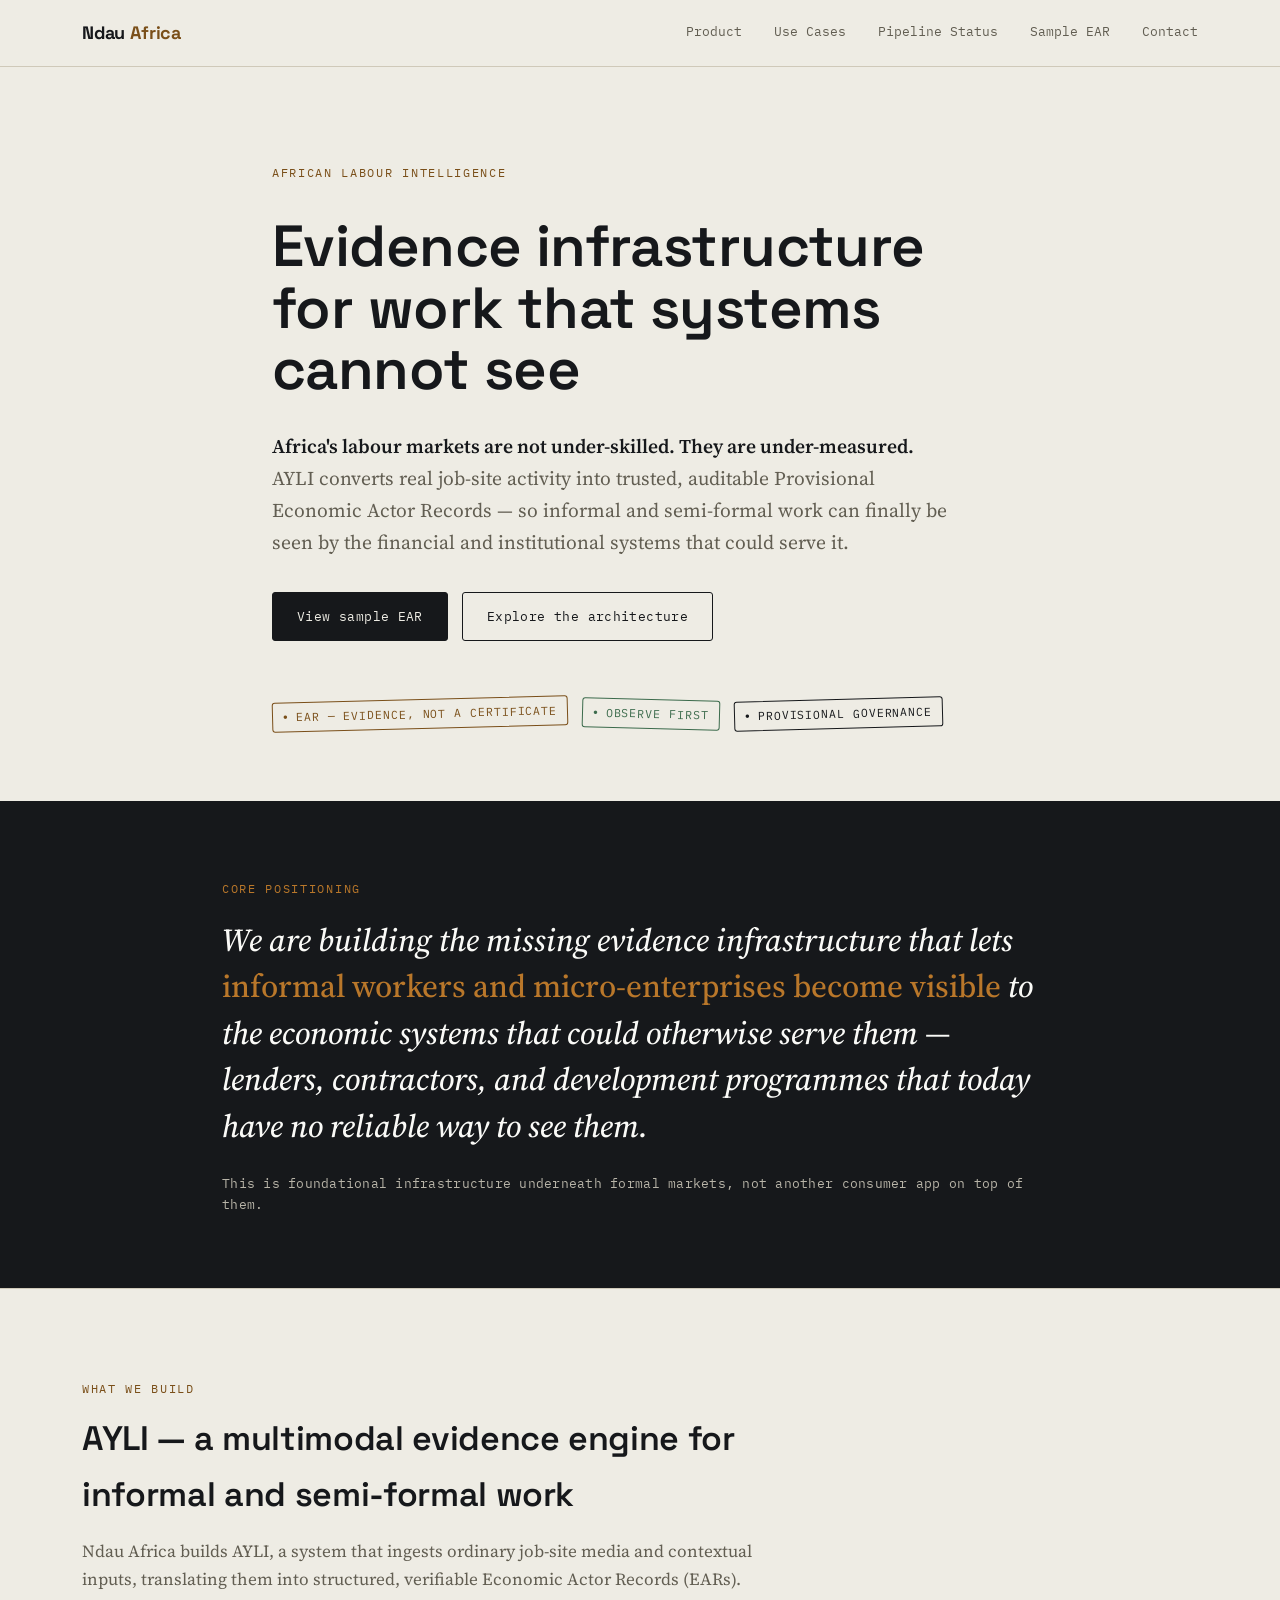
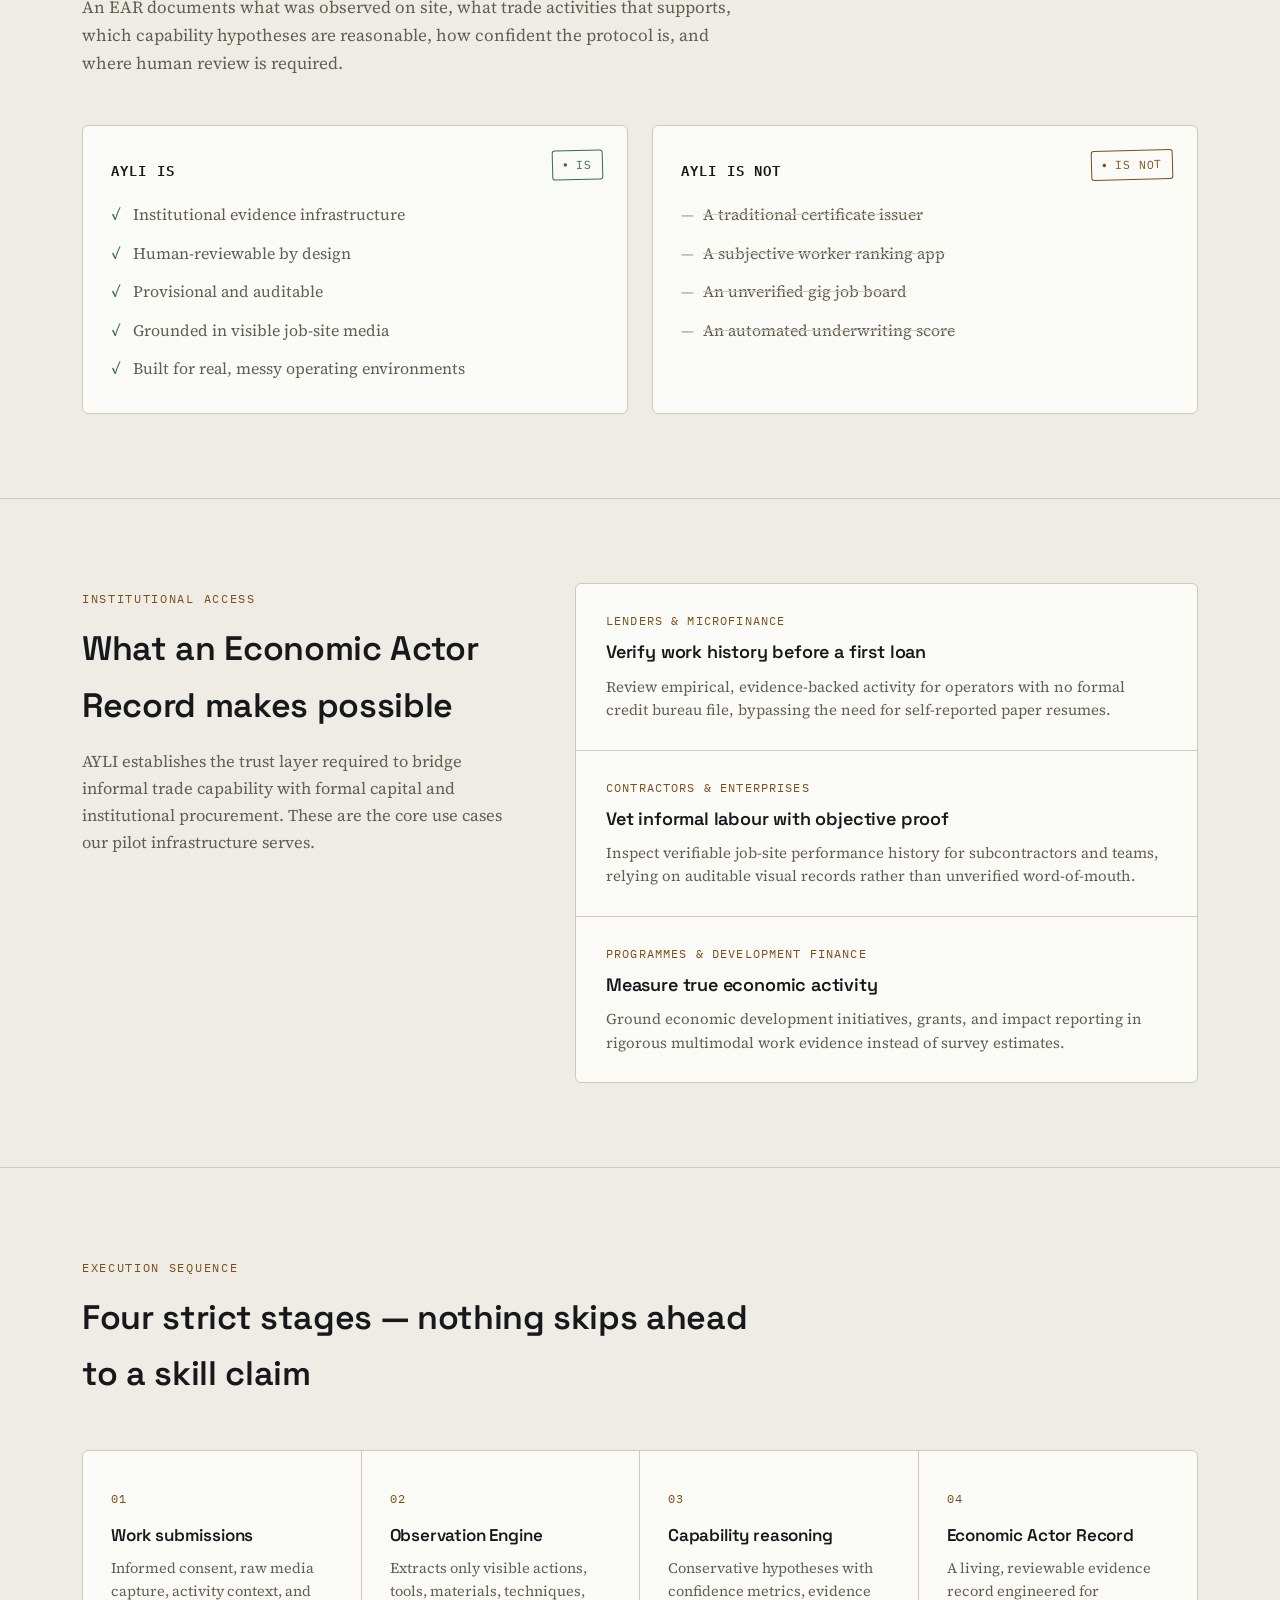
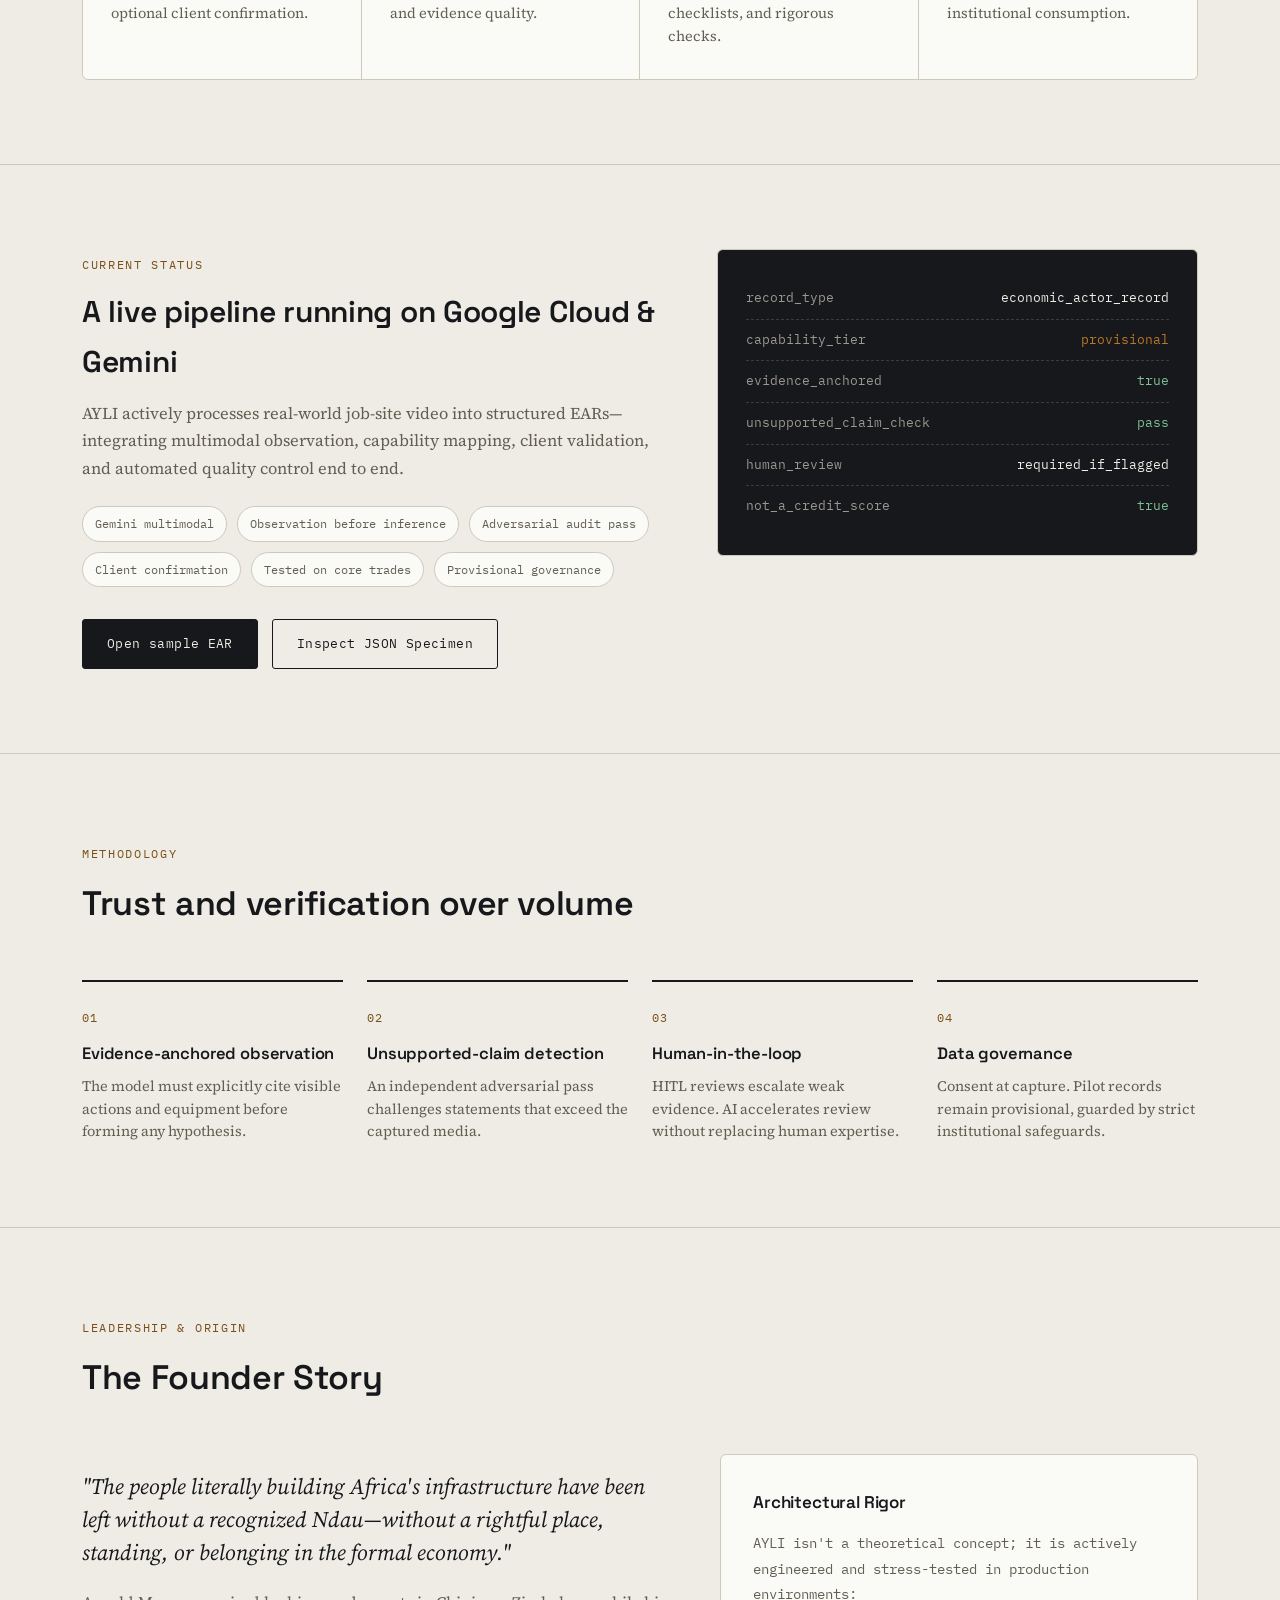
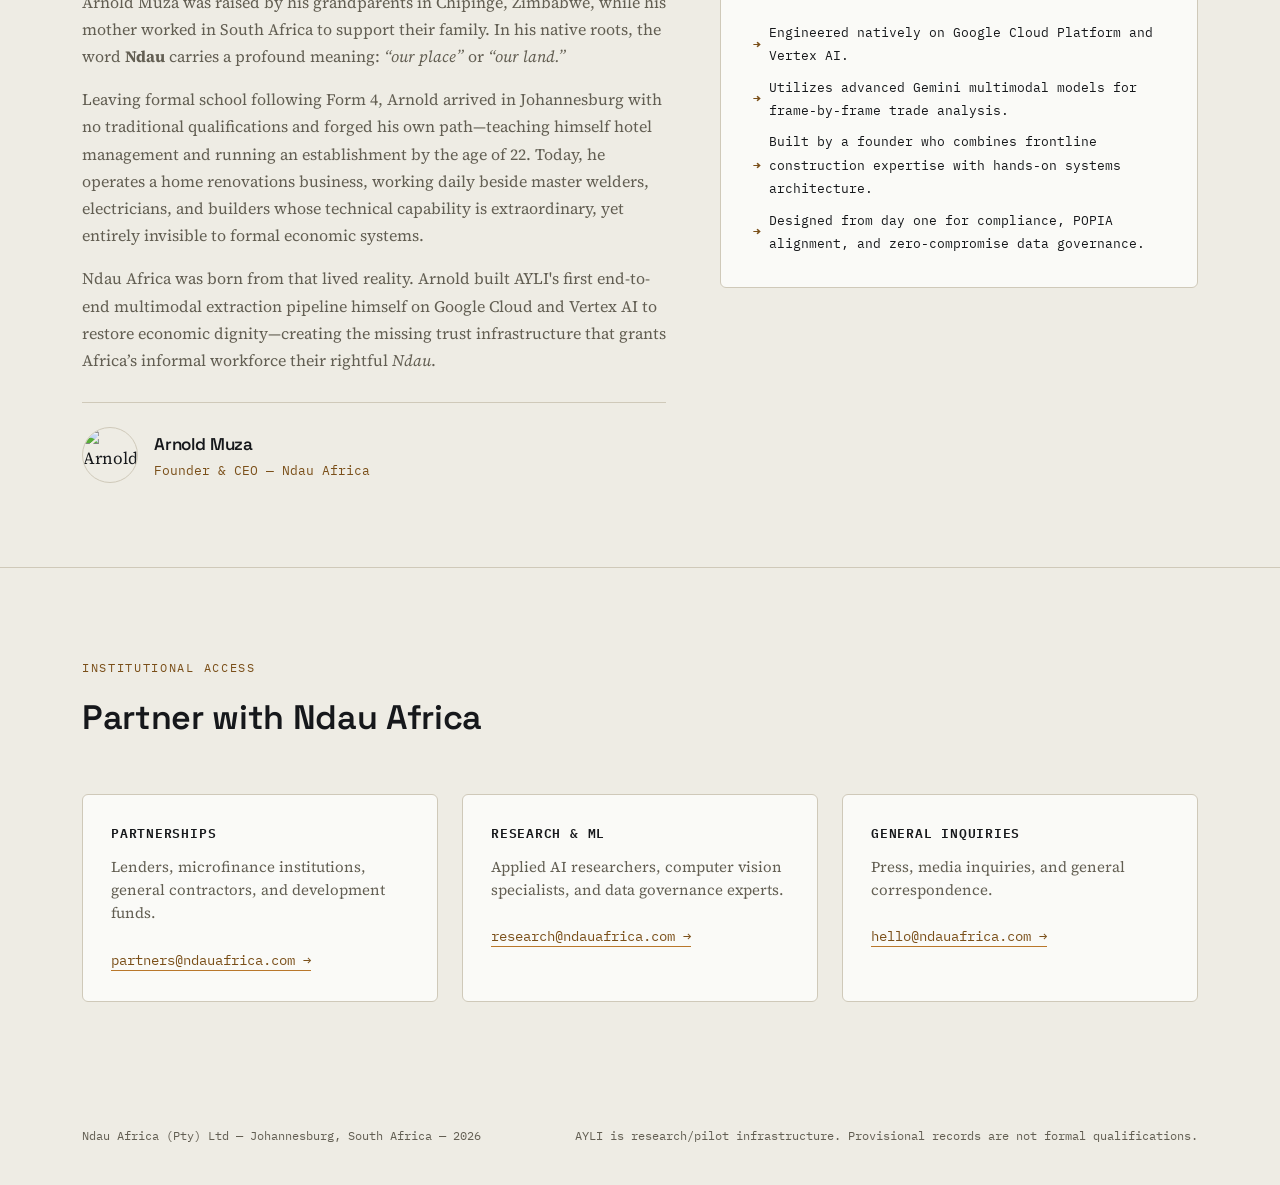
==== commit 2c51fbff: "Create index.html" ====
--- a/index.html
+++ b/index.html
@@ -172,7 +172,7 @@
   .isnot-card.no li{text-decoration:line-through; text-decoration-color:var(--line);}
   .isnot-card.no li::before{content:"—"; position:absolute; left:0; color:#B8927A;}
 
-  /* ---------- WHO IT'S FOR (Clean Editorial Layout) ---------- */
+  /* ---------- WHO IT'S FOR ---------- */
   .forwho-container{
     display:grid; grid-template-columns:1fr 1.4fr; gap:48px; align-items:start;
   }
@@ -237,16 +237,15 @@
     line-height:1.5; margin:16px 0 20px; color:var(--ink);
   }
   .founder-content p{color:var(--muted-solid); font-size:16px; line-height:1.7; margin-bottom:16px;}
+  
   .founder-badge{
     display:flex; align-items:center; gap:16px; margin-top:28px;
     padding-top:24px; border-top:1px solid var(--line);
   }
-  .founder-avatar{
+  .founder-avatar-img{
     width:56px; height:56px; border-radius:50%;
-    background:var(--ink); color:var(--paper);
-    display:flex; align-items:center; justify-content:center;
-    font-family:var(--display); font-weight:700; font-size:20px;
-    flex-shrink:0;
+    object-fit:cover; flex-shrink:0;
+    border:1.5px solid var(--line);
   }
   .founder-meta h4{font-size:17px;}
   .founder-meta p{font-family:var(--mono); font-size:12.5px; color:var(--amber-ink); margin:2px 0 0;}
@@ -365,7 +364,6 @@
   </div>
 </section>
 
-<!-- REDESIGNED "WHO IT'S FOR" SECTION (Clean, Modern, Editorial) -->
 <section id="forwho">
   <div class="wrap">
     <div class="forwho-container reveal">
@@ -490,7 +488,6 @@
   </div>
 </section>
 
-<!-- UPGRADED FOUNDER STORY & TECHNICAL VISION SECTION -->
 <section>
   <div class="wrap">
     <div class="section-head reveal">
@@ -505,7 +502,7 @@
         <p>Ndau Africa was born from that lived reality. Arnold built AYLI's first end-to-end multimodal extraction pipeline himself on Google Cloud and Vertex AI to restore economic dignity—creating the missing trust infrastructure that grants Africa’s informal workforce their rightful <em>Ndau</em>.</p>
         
         <div class="founder-badge">
-          <div class="founder-avatar">AM</div>
+          <img src="https://github.com/user-attachments/assets/3d6a111b-de1a-4fad-8f35-e83be8e5cccb" alt="Arnold Muza" class="founder-avatar-img">
           <div class="founder-meta">
             <h4>Arnold Muza</h4>
             <p>Founder &amp; CEO — Ndau Africa</p>
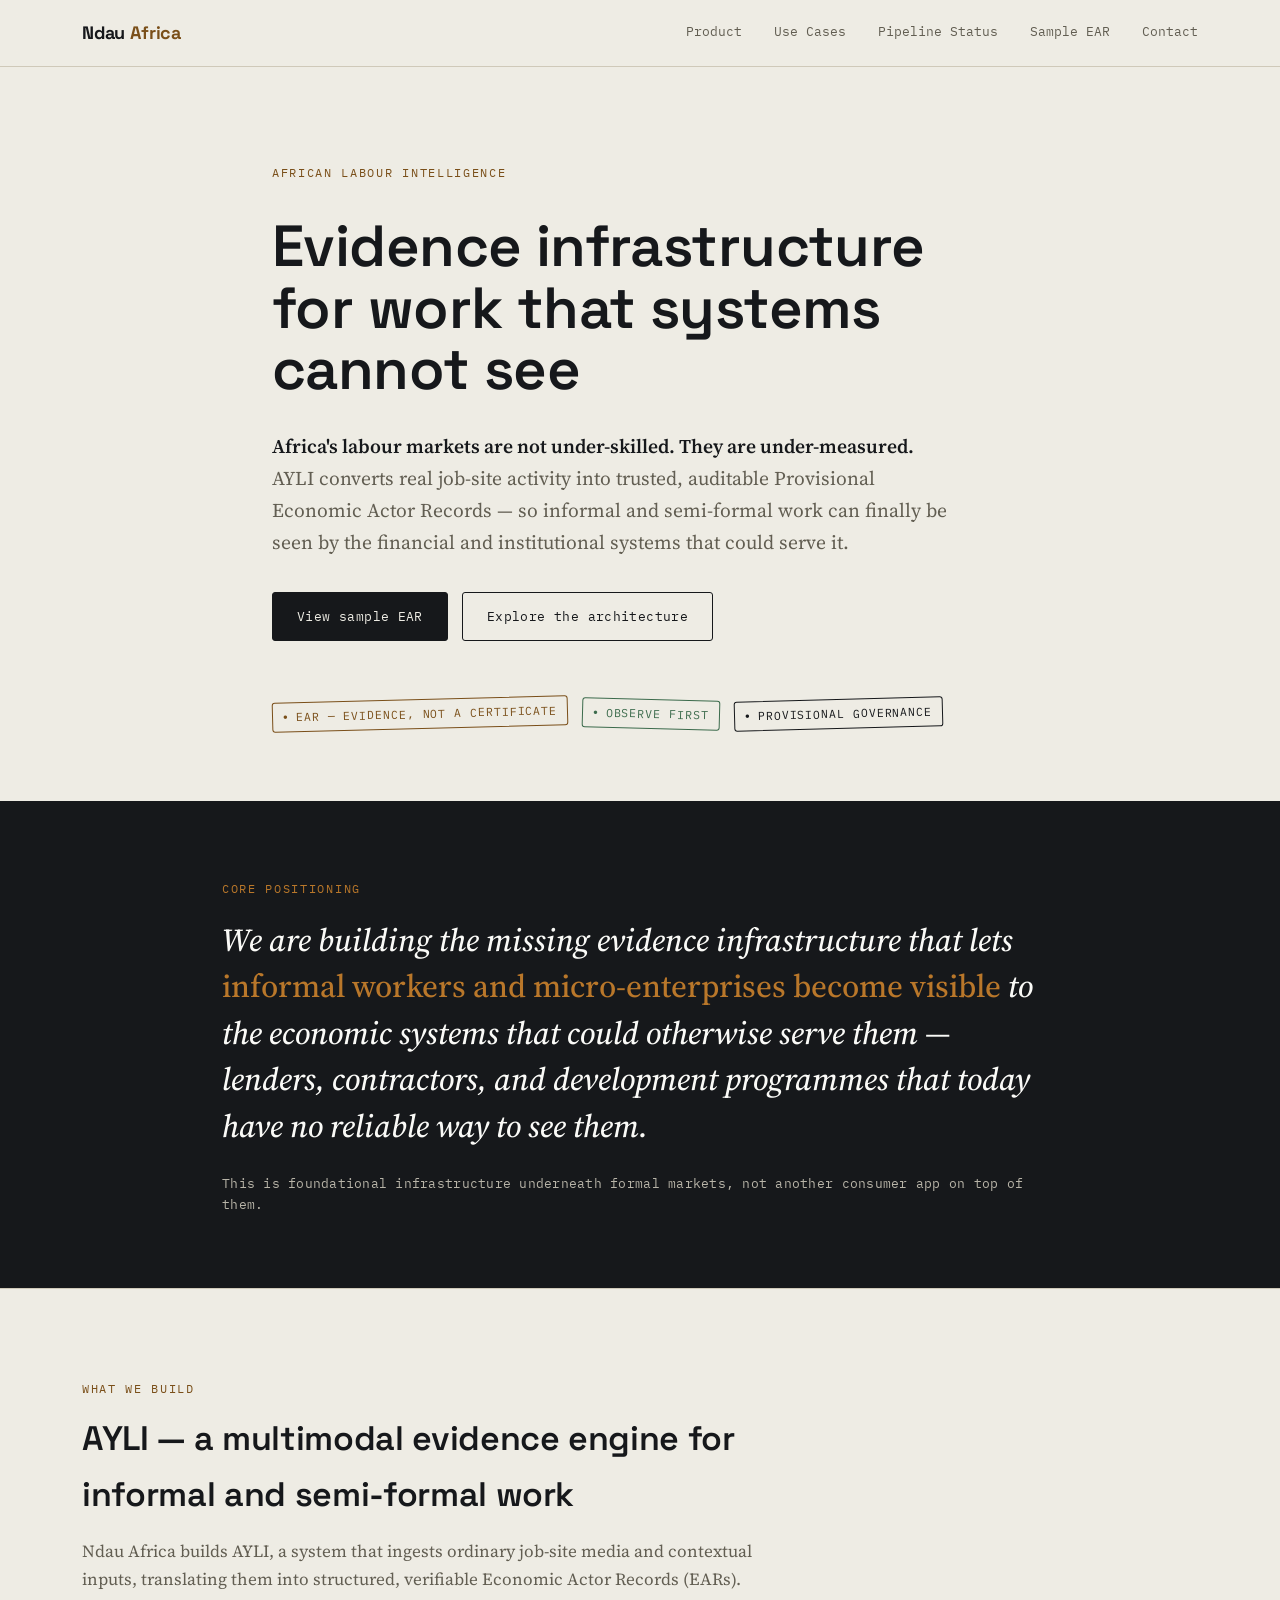
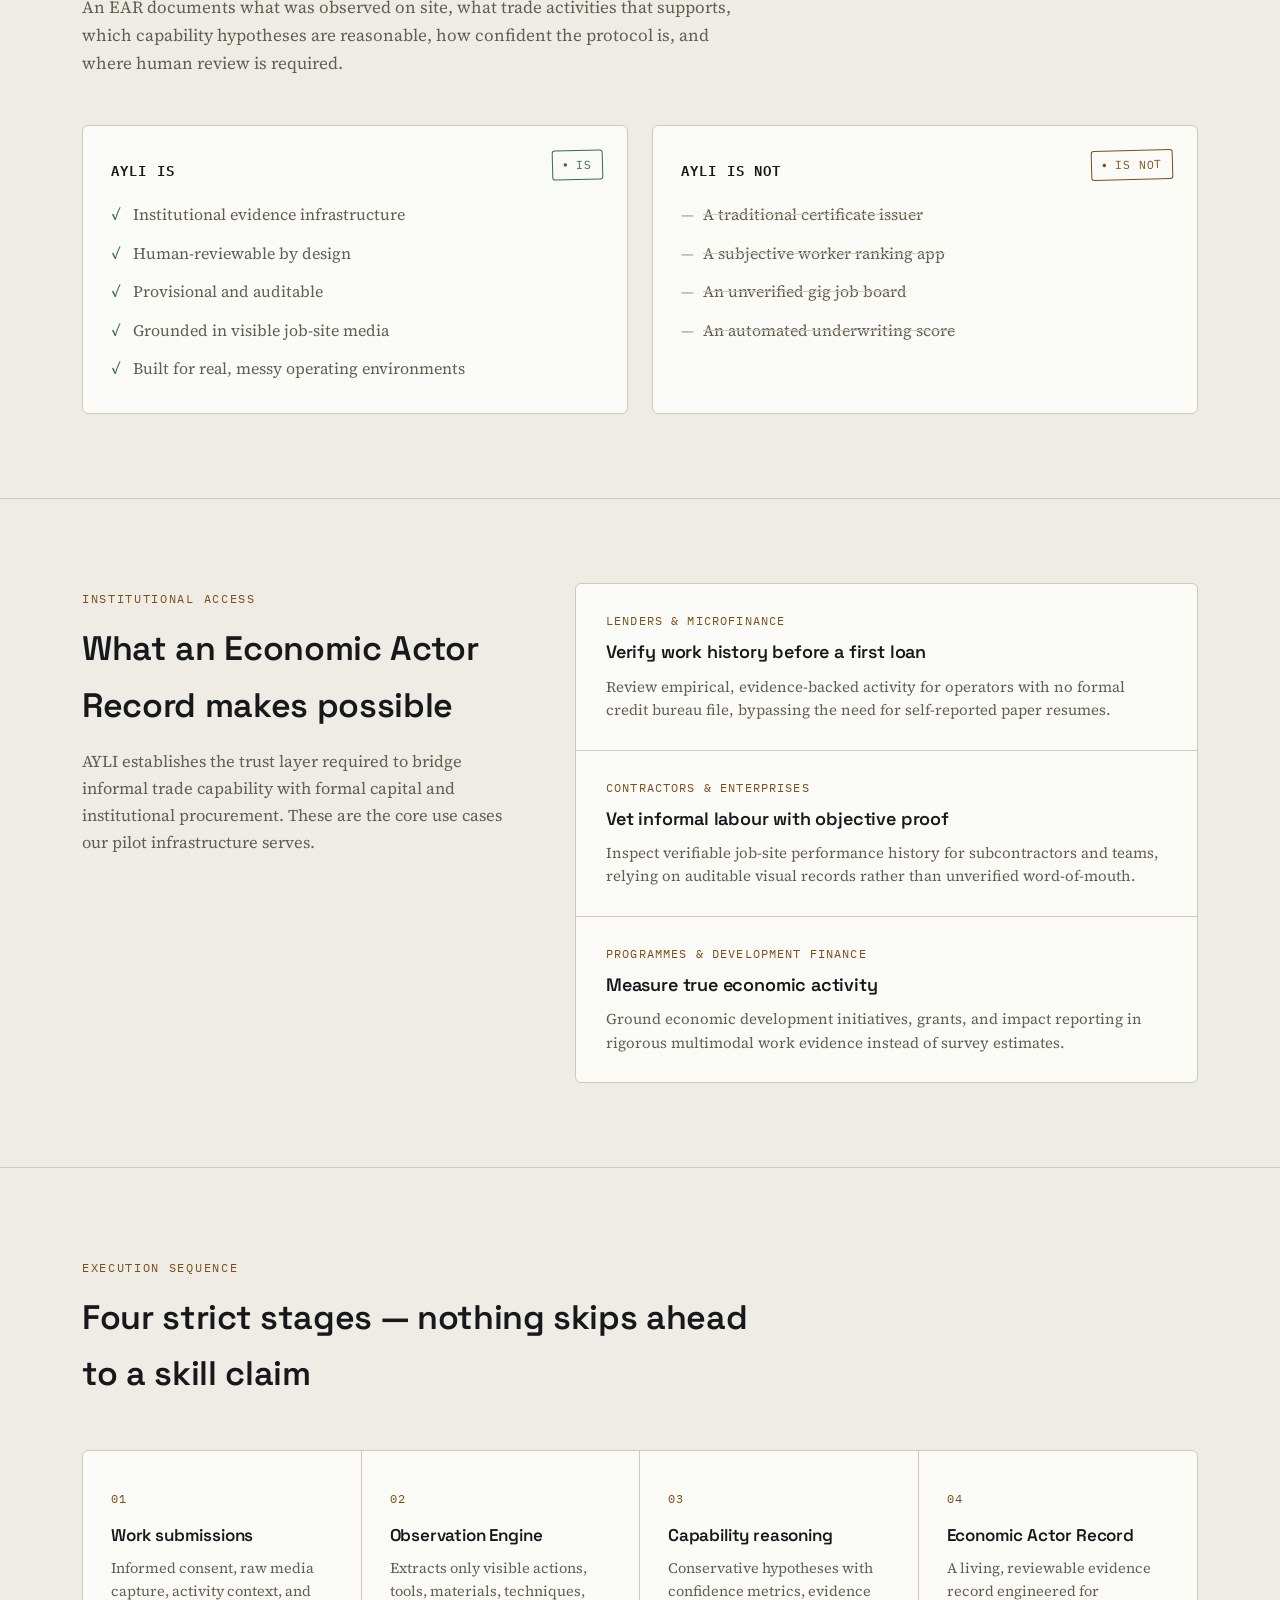
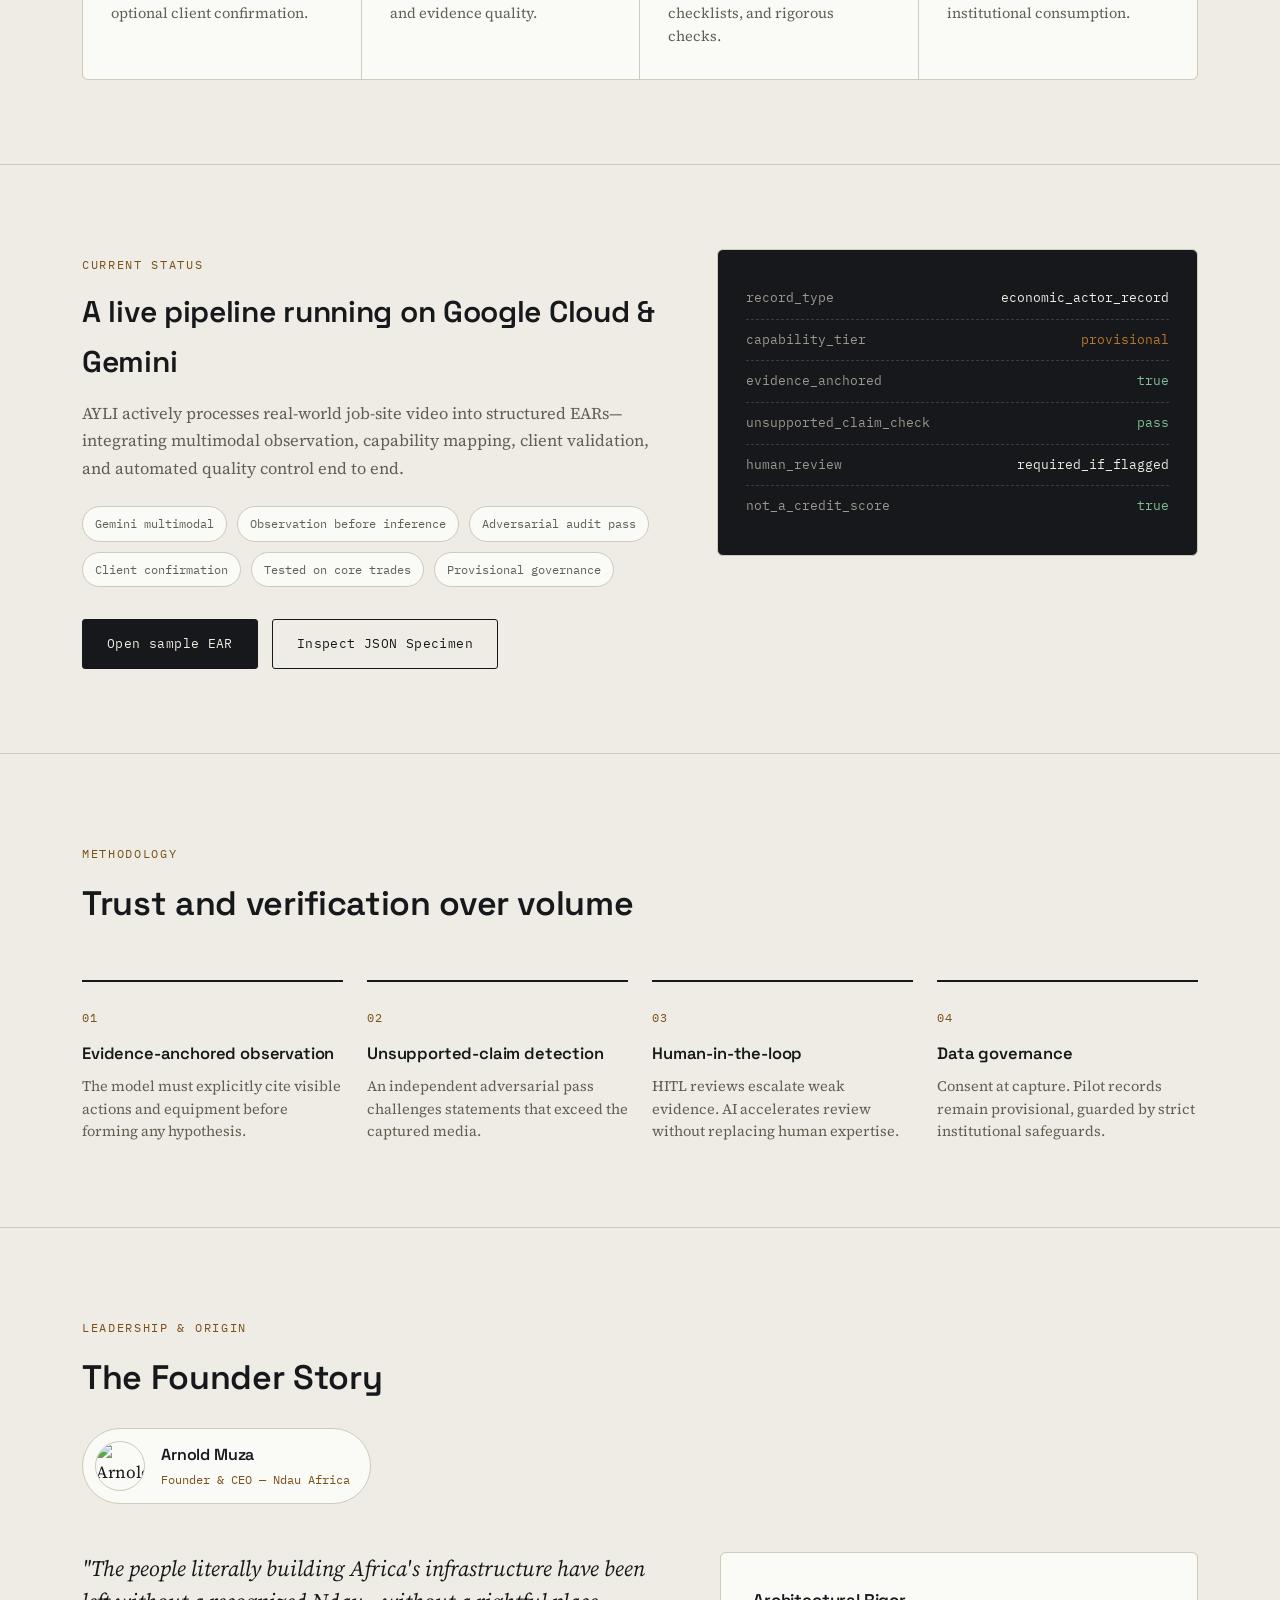
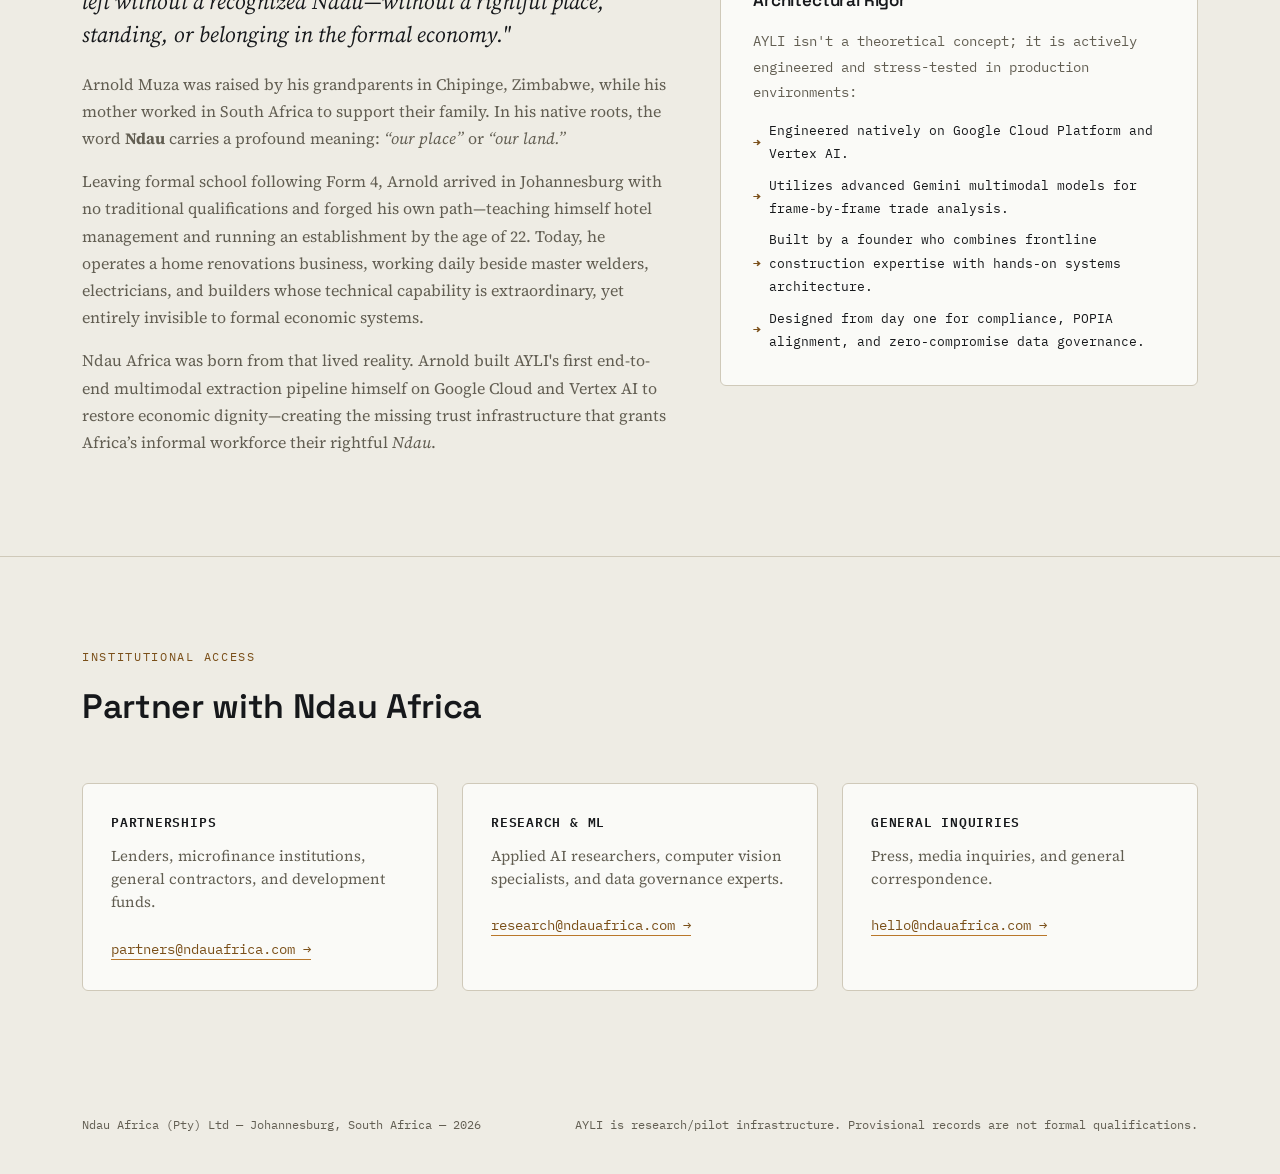
==== commit 8a86611c: "Create index.html" ====
--- a/index.html
+++ b/index.html
@@ -234,21 +234,22 @@
   
   .founder-content blockquote{
     font-family:var(--body); font-style:italic; font-size:22px;
-    line-height:1.5; margin:16px 0 20px; color:var(--ink);
+    line-height:1.5; margin:0 0 20px; color:var(--ink);
   }
   .founder-content p{color:var(--muted-solid); font-size:16px; line-height:1.7; margin-bottom:16px;}
   
   .founder-badge{
-    display:flex; align-items:center; gap:16px; margin-top:28px;
-    padding-top:24px; border-top:1px solid var(--line);
+    display:inline-flex; align-items:center; gap:16px; margin-top:22px;
+    padding:12px 20px 12px 12px; background:var(--white);
+    border:1.5px solid var(--line); border-radius:999px;
   }
   .founder-avatar-img{
-    width:56px; height:56px; border-radius:50%;
+    width:50px; height:50px; border-radius:50%;
     object-fit:cover; flex-shrink:0;
-    border:1.5px solid var(--line);
-  }
-  .founder-meta h4{font-size:17px;}
-  .founder-meta p{font-family:var(--mono); font-size:12.5px; color:var(--amber-ink); margin:2px 0 0;}
+    border:1px solid var(--line);
+  }
+  .founder-meta h4{font-size:16px;}
+  .founder-meta p{font-family:var(--mono); font-size:12px; color:var(--amber-ink); margin:2px 0 0;}
 
   .tech-card{
     border:1.5px solid var(--line); border-radius:6px; background:var(--white);
@@ -493,21 +494,23 @@
     <div class="section-head reveal">
       <span class="eyebrow">Leadership &amp; Origin</span>
       <h2>The Founder Story</h2>
-    </div>
+      
+      <!-- Portrait placed immediately below the headline -->
+      <div class="founder-badge">
+        <img src="https://github.com/user-attachments/assets/3d6a111b-de1a-4fad-8f35-e83be8e5cccb" alt="Arnold Muza" class="founder-avatar-img">
+        <div class="founder-meta">
+          <h4>Arnold Muza</h4>
+          <p>Founder &amp; CEO — Ndau Africa</p>
+        </div>
+      </div>
+    </div>
+
     <div class="founder-grid reveal">
       <div class="founder-content">
         <blockquote>"The people literally building Africa's infrastructure have been left without a recognized Ndau—without a rightful place, standing, or belonging in the formal economy."</blockquote>
         <p>Arnold Muza was raised by his grandparents in Chipinge, Zimbabwe, while his mother worked in South Africa to support their family. In his native roots, the word <strong>Ndau</strong> carries a profound meaning: <em>“our place”</em> or <em>“our land.”</em></p>
         <p>Leaving formal school following Form 4, Arnold arrived in Johannesburg with no traditional qualifications and forged his own path—teaching himself hotel management and running an establishment by the age of 22. Today, he operates a home renovations business, working daily beside master welders, electricians, and builders whose technical capability is extraordinary, yet entirely invisible to formal economic systems.</p>
         <p>Ndau Africa was born from that lived reality. Arnold built AYLI's first end-to-end multimodal extraction pipeline himself on Google Cloud and Vertex AI to restore economic dignity—creating the missing trust infrastructure that grants Africa’s informal workforce their rightful <em>Ndau</em>.</p>
-        
-        <div class="founder-badge">
-          <img src="https://github.com/user-attachments/assets/3d6a111b-de1a-4fad-8f35-e83be8e5cccb" alt="Arnold Muza" class="founder-avatar-img">
-          <div class="founder-meta">
-            <h4>Arnold Muza</h4>
-            <p>Founder &amp; CEO — Ndau Africa</p>
-          </div>
-        </div>
       </div>
 
       <div class="tech-card">
